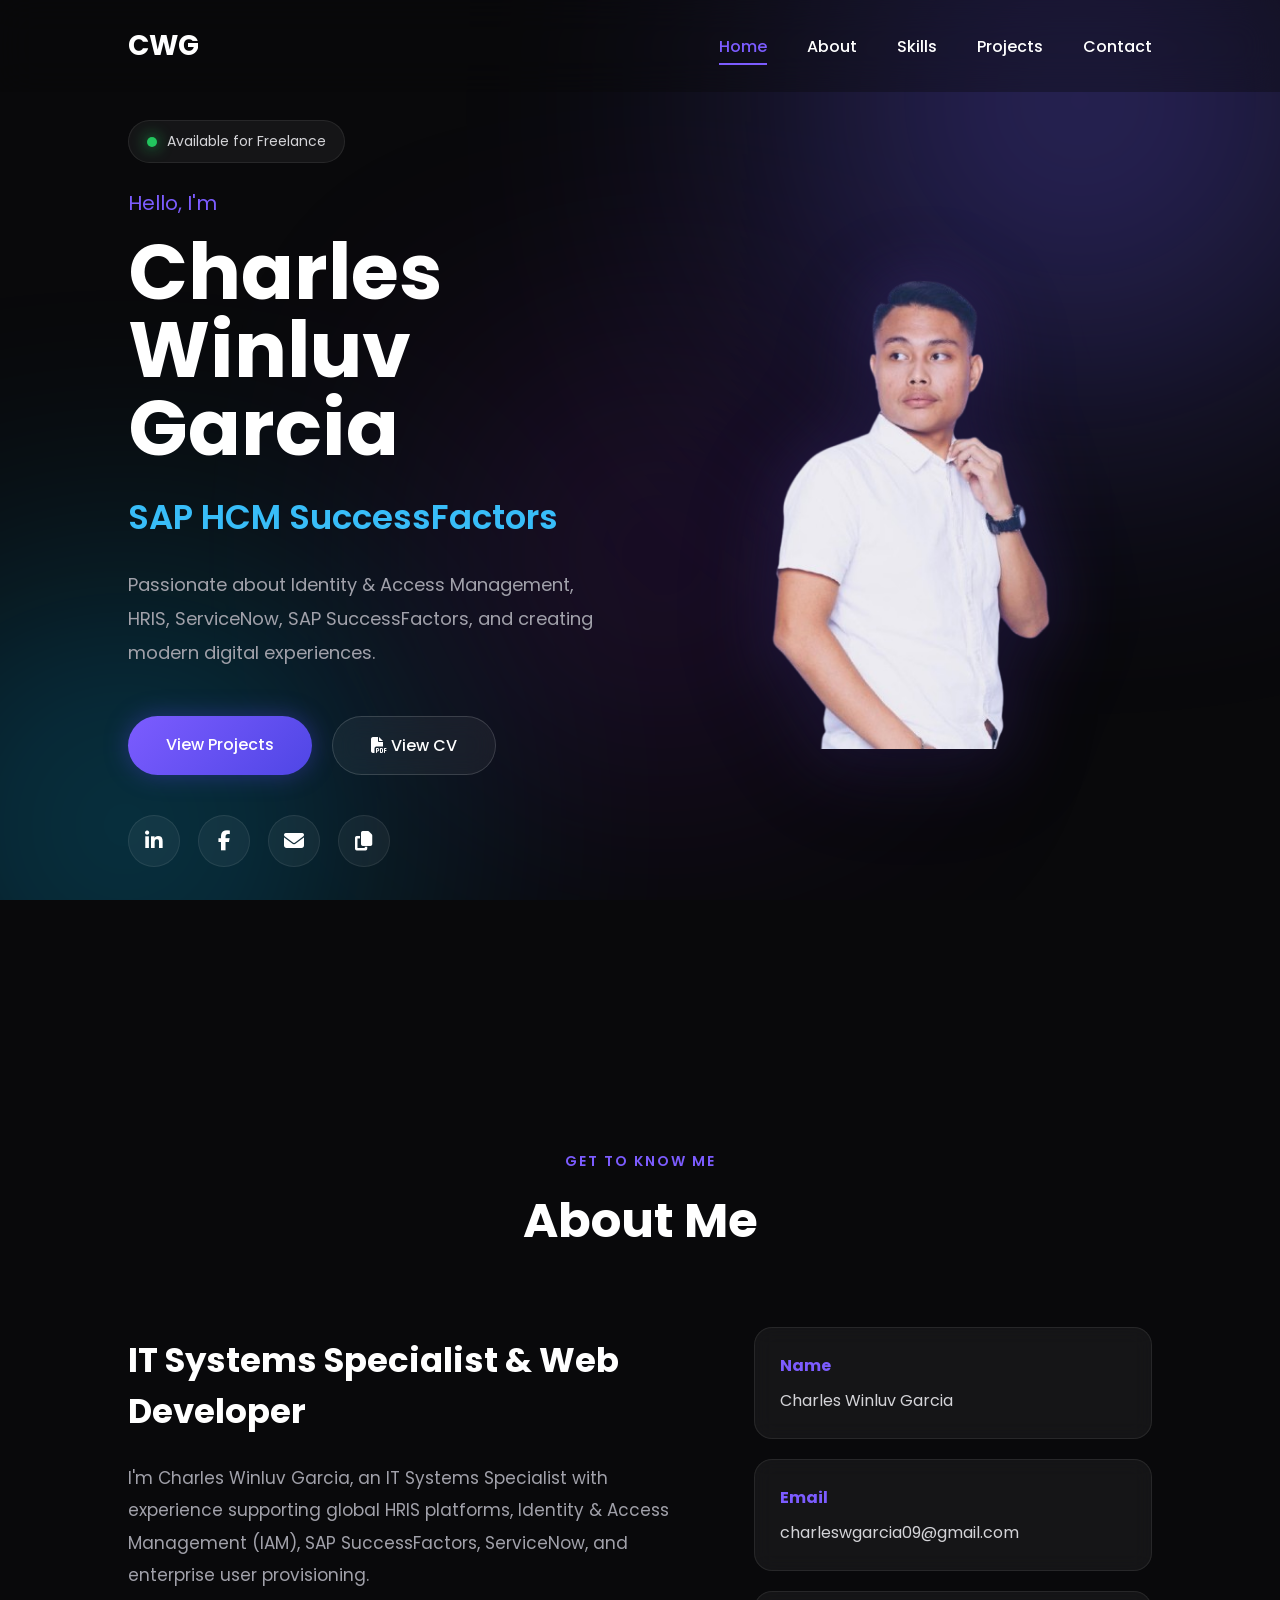
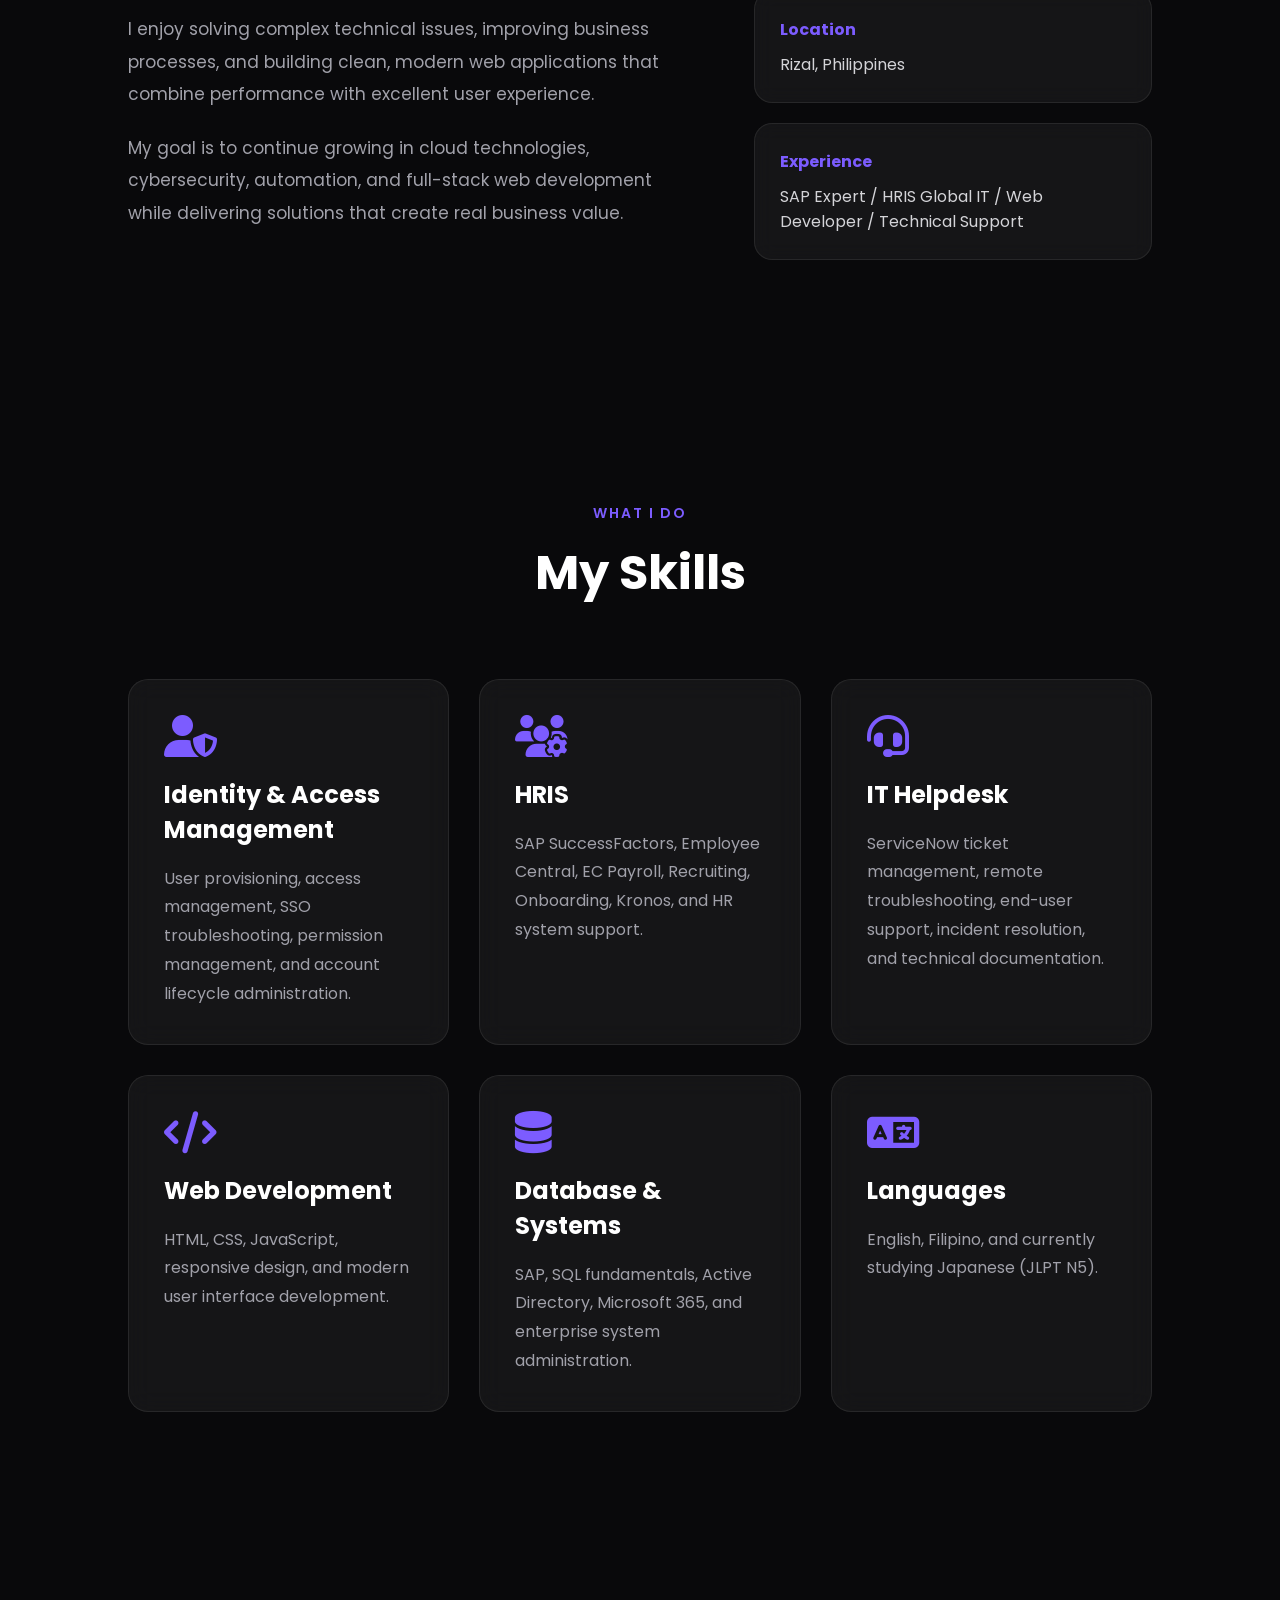
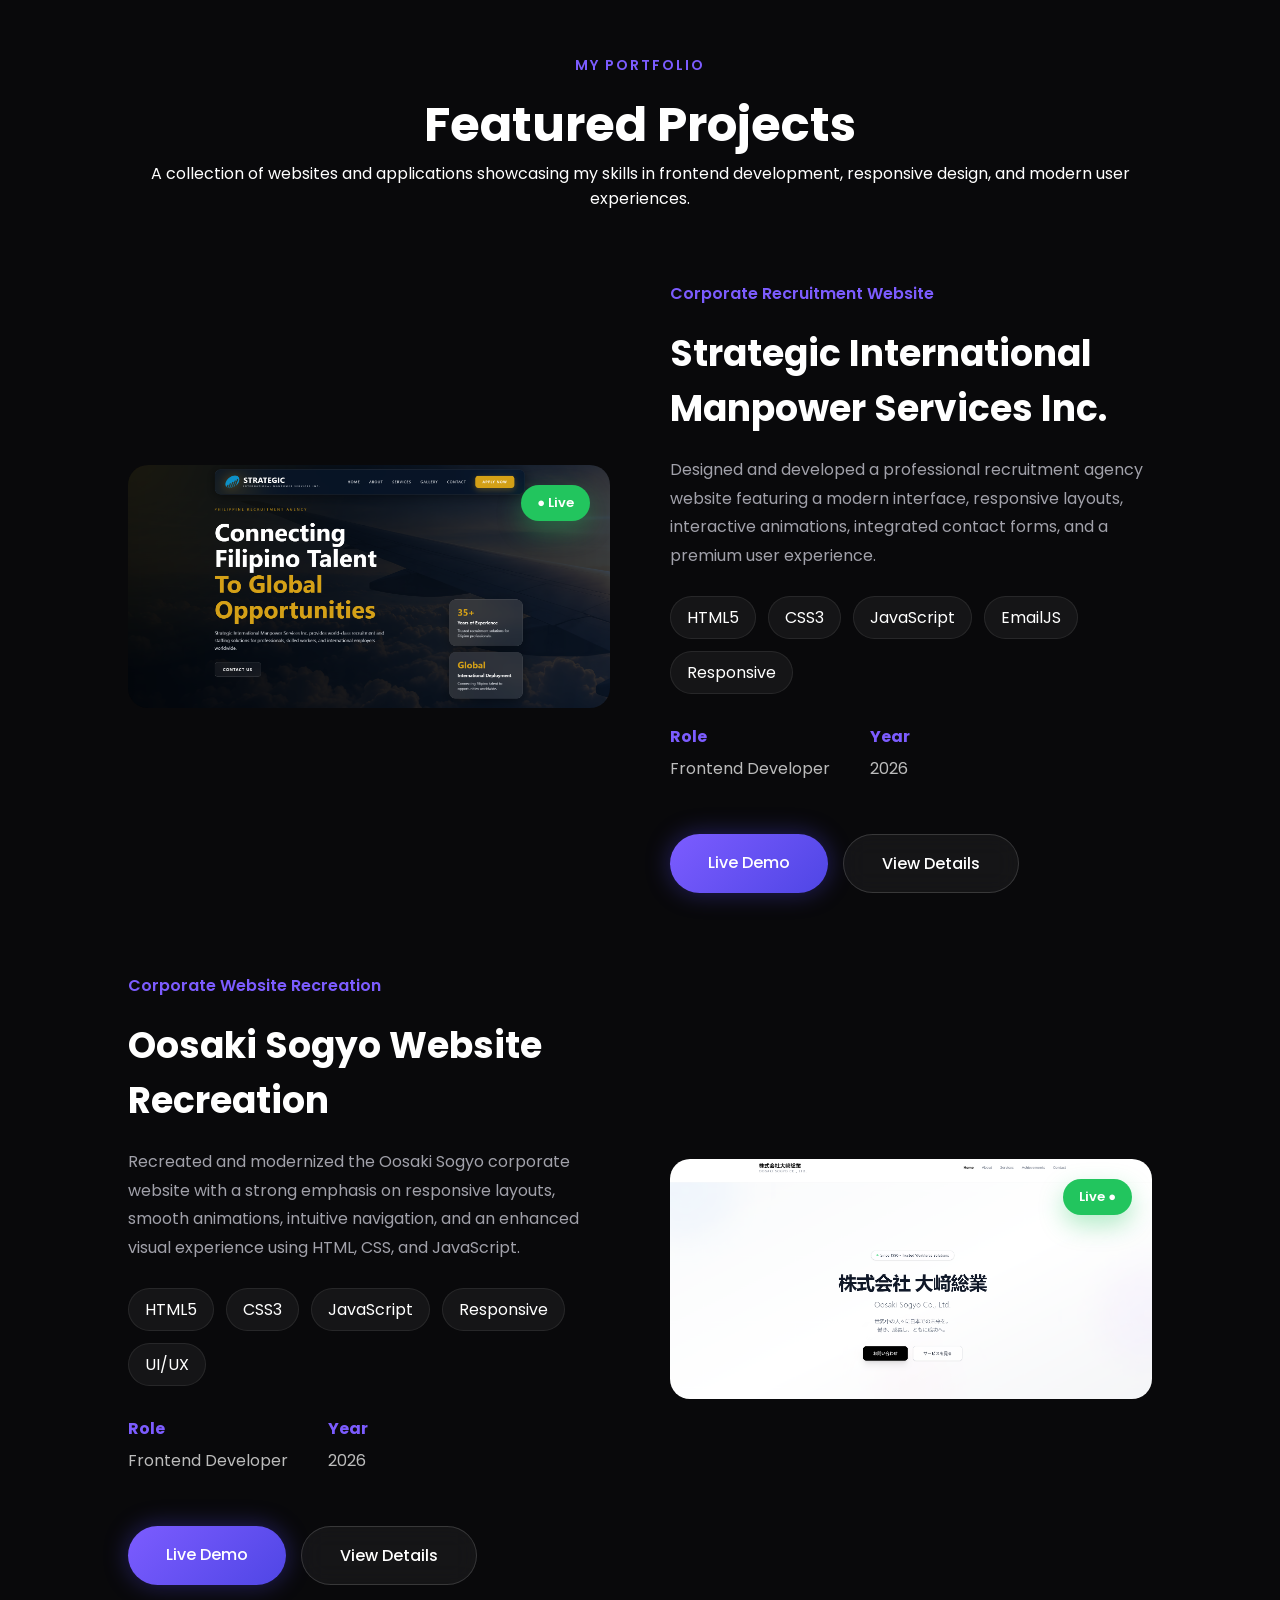
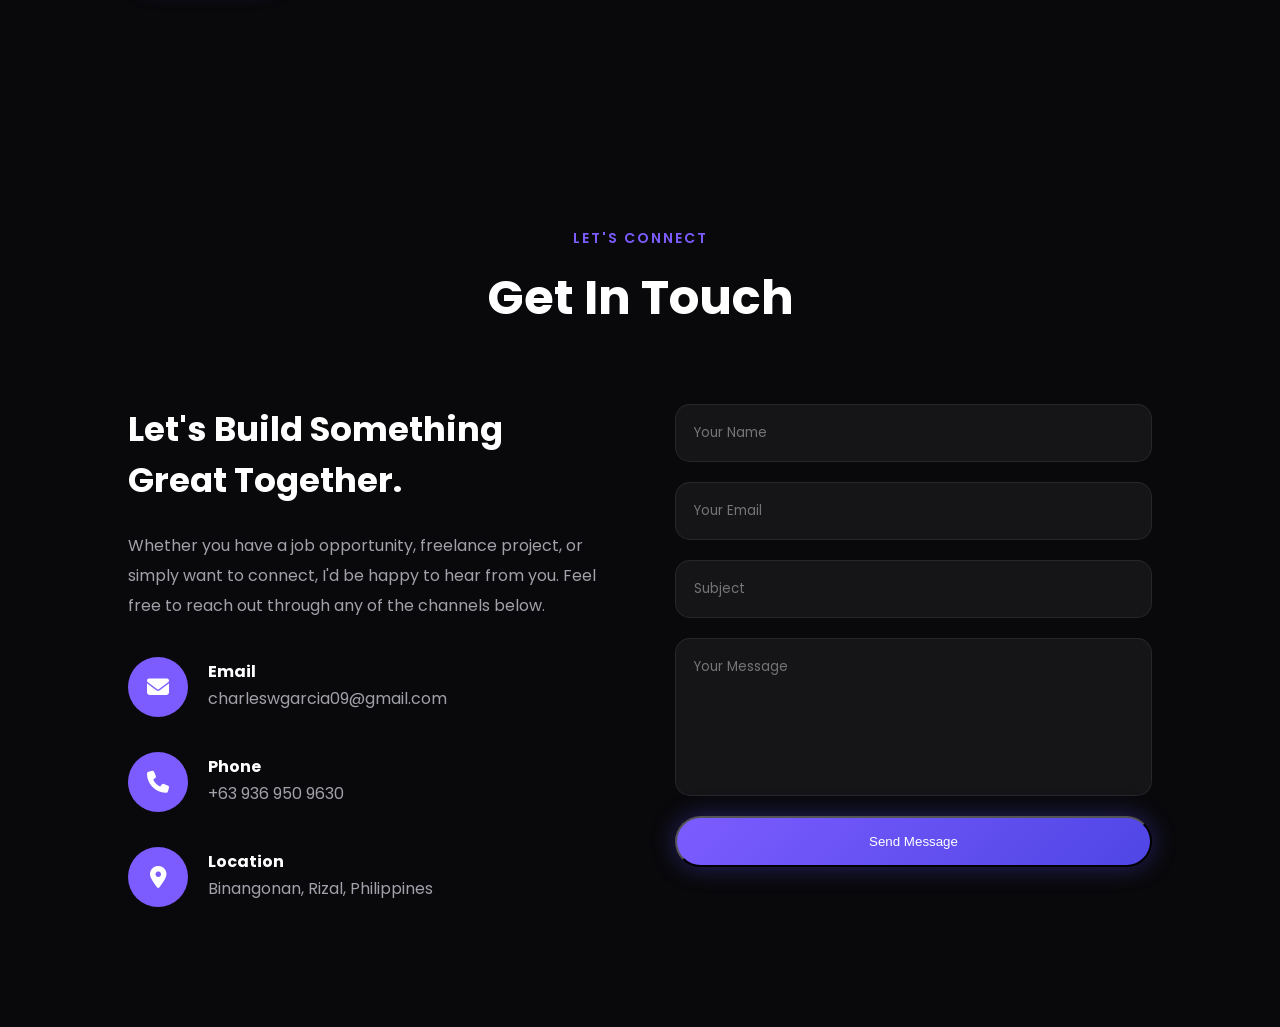
==== index.html @ 946b8250 "Removed hire me section" ====
<!DOCTYPE html>
<html lang="en">
<head>
    <meta charset="UTF-8">
    <meta name="viewport" content="width=device-width, initial-scale=1.0">

    <title>Charles Winluv Garcia | IT Systems Specialist & Web Developer</title>

    <!-- CSS -->
    <link rel="stylesheet" href="css/style.css">

    <!-- Google Font -->
    <link rel="preconnect" href="https://fonts.googleapis.com">
    <link rel="preconnect" href="https://fonts.gstatic.com" crossorigin>

    <link href="https://fonts.googleapis.com/css2?family=Poppins:wght@300;400;500;600;700;800&display=swap" rel="stylesheet">

    <!-- Font Awesome -->
    <link rel="stylesheet"
    href="https://cdnjs.cloudflare.com/ajax/libs/font-awesome/6.5.2/css/all.min.css">
</head>

<body>

    <!-- Animated Background -->
    <div class="background">
        <div class="blur blur1"></div>
        <div class="blur blur2"></div>
        <div class="blur blur3"></div>
    </div>

    <!-- Navigation -->
    <header class="navbar">

        <div class="logo">
            CWG
        </div>

        <nav>

    <a href="#home" class="active">Home</a>
    <a href="#about">About</a>
    <a href="#skills">Skills</a>
    <a href="#projects">Projects</a>
    <a href="#contact">Contact</a>
  

    

</nav>

    </header>

    <!-- Hero -->
    <section class="hero" id="home">

        <div class="hero-left">

            <div class="status">
                <span class="dot"></span>
                Available for Freelance
            </div>

            <p class="hello">Hello, I'm</p>

            <h1>
                Charles Winluv
                <span>Garcia</span>
            </h1>

            <h2>
                <span id="typing"></span>
            </h2>

            <p class="description">
                Passionate about Identity & Access Management,
                HRIS, ServiceNow, SAP SuccessFactors,
                and creating modern digital experiences.
            </p>

            <div class="buttons">

                <a href="#projects" class="btn primary">
                    View Projects
                </a>

                <a
    href="assets/resume/resume.pdf"
    target="_blank"
    rel="noopener noreferrer"
    class="btn secondary"
>
    <i class="fas fa-file-pdf"></i> View CV
</a>

            </div>

            <!-- Social Icons -->
<div class="socials">

    <!-- LinkedIn -->
    <a href="https://www.linkedin.com/in/charles-winluv-garcia-7719b0420/"
       target="_blank"
       rel="noopener noreferrer"
       aria-label="LinkedIn">
        <i class="fab fa-linkedin-in"></i>
    </a>

    <!-- Facebook -->
    <a href="https://www.facebook.com/winluv09"
       target="_blank"
       rel="noopener noreferrer"
       aria-label="Facebook">
        <i class="fab fa-facebook-f"></i>
    </a>

    <!-- Email -->
    <a href="mailto:charleswgarcia09@gmail.com?subject=Portfolio%20Inquiry"
       aria-label="Email">
        <i class="fas fa-envelope"></i>
    </a>

    <!-- Copy Email -->
    <button class="copy-email" id="copyEmail" aria-label="Copy Email">
        <i class="fas fa-copy"></i>
    </button>

</div>

<p class="copy-message" id="copyMessage">
    ✓ Email copied to clipboard!
</p>
            </div>

        </div>

        <div class="hero-right">

            <div class="hero-image">
                <img src="assets/images/profile1.png" alt="Charles Winluv Garcia">
            </div>

        </div>

    </section>

    <!-- ================= ABOUT ================= -->

<section class="about" id="about">

    <div class="section-title">
        <span>Get To Know Me</span>
        <h2>About Me</h2>
    </div>

    <div class="about-container">

        <div class="about-left">

            <h3>IT Systems Specialist & Web Developer</h3>

            <p>
                I'm Charles Winluv Garcia, an IT Systems Specialist with experience
                supporting global HRIS platforms, Identity & Access Management (IAM),
                SAP SuccessFactors, ServiceNow, and enterprise user provisioning.
            </p>

            <p>
                I enjoy solving complex technical issues, improving business processes,
                and building clean, modern web applications that combine performance
                with excellent user experience.
            </p>

            <p>
                My goal is to continue growing in cloud technologies, cybersecurity,
                automation, and full-stack web development while delivering solutions
                that create real business value.
            </p>

        </div>

        <div class="about-right">

            <div class="info-card">
                <h4>Name</h4>
                <p>Charles Winluv Garcia</p>
            </div>

            <div class="info-card">
                <h4>Email</h4>
                <p>charleswgarcia09@gmail.com</p>
            </div>

            <div class="info-card">
                <h4>Location</h4>
                <p>Rizal, Philippines</p>
            </div>

            <div class="info-card">
                <h4>Experience</h4>
                <p>SAP Expert / HRIS Global IT / Web Developer / Technical Support</p>
            </div>

        </div>

    </div>

</section>

<!-- ================= SKILLS ================= -->

<section class="skills" id="skills">

    <div class="section-title">
        <span>What I Do</span>
        <h2>My Skills</h2>
    </div>

    <div class="skills-grid">

        <div class="skill-card">
            <i class="fas fa-user-shield"></i>
            <h3>Identity & Access Management</h3>
            <p>User provisioning, access management, SSO troubleshooting, permission management, and account lifecycle administration.</p>
        </div>

        <div class="skill-card">
            <i class="fas fa-users-cog"></i>
            <h3>HRIS</h3>
            <p>SAP SuccessFactors, Employee Central, EC Payroll, Recruiting, Onboarding, Kronos, and HR system support.</p>
        </div>

        <div class="skill-card">
            <i class="fas fa-headset"></i>
            <h3>IT Helpdesk</h3>
            <p>ServiceNow ticket management, remote troubleshooting, end-user support, incident resolution, and technical documentation.</p>
        </div>

        <div class="skill-card">
            <i class="fas fa-code"></i>
            <h3>Web Development</h3>
            <p>HTML, CSS, JavaScript, responsive design, and modern user interface development.</p>
        </div>

        <div class="skill-card">
            <i class="fas fa-database"></i>
            <h3>Database & Systems</h3>
            <p>SAP, SQL fundamentals, Active Directory, Microsoft 365, and enterprise system administration.</p>
        </div>

        <div class="skill-card">
            <i class="fas fa-language"></i>
            <h3>Languages</h3>
            <p>English, Filipino, and currently studying Japanese (JLPT N5).</p>
        </div>

    </div>

</section>

<!-- ================= PROJECTS ================= -->

<section class="projects" id="projects">

    <div class="section-title">
        <span>My Portfolio</span>
        <h2>Featured Projects</h2>
        <p>
            A collection of websites and applications showcasing my skills in
            frontend development, responsive design, and modern user experiences.
        </p>
    </div>

    <div class="projects-container">

        <!-- ================= Project 1 ================= -->

        <div class="project-card">

            <div class="project-image">

                <img src="assets/images/project1.png"
                     alt="Strategic International Manpower">

                <div class="project-status">
                    ● Live
                </div>

            </div>

            <div class="project-content">

                <span class="project-tag">
                    Corporate Recruitment Website
                </span>

                <h3>
                    Strategic International Manpower Services Inc.
                </h3>

                <p>
                    Designed and developed a professional recruitment agency
                    website featuring a modern interface, responsive layouts,
                    interactive animations, integrated contact forms,
                    and a premium user experience.
                </p>

                <div class="tech-stack">

                    <span>HTML5</span>
                    <span>CSS3</span>
                    <span>JavaScript</span>
                    <span>EmailJS</span>
                    <span>Responsive</span>

                </div>

                <div class="project-info">

                    <div>
                        <strong>Role</strong>
                        <p>Frontend Developer</p>
                    </div>

                    <div>
                        <strong>Year</strong>
                        <p>2026</p>
                    </div>

                </div>

                <div class="project-buttons">

                    <a href="https://strategicinc.vercel.app/"
                       target="_blank"
                       class="btn primary">
                        Live Demo
                    </a>

                    <a href="project-strategic.html"
                       class="btn secondary">
                        View Details
                    </a>

                </div>

            </div>

        </div>

        <!-- ================= Project 2 ================= -->

        <div class="project-card reverse">

            <div class="project-image">

                <img src="assets/images/project2.png"
                     alt="Oosaki Sogyo">

                <div class="project-status">
                    ● Live
                </div>

            </div>

            <div class="project-content">

                <span class="project-tag">
                    Corporate Website Recreation
                </span>

                <h3>
                    Oosaki Sogyo Website Recreation
                </h3>

                <p>
                    Recreated and modernized the Oosaki Sogyo corporate website
                    with a strong emphasis on responsive layouts, smooth
                    animations, intuitive navigation, and an enhanced visual
                    experience using HTML, CSS, and JavaScript.
                </p>

                <div class="tech-stack">

                    <span>HTML5</span>
                    <span>CSS3</span>
                    <span>JavaScript</span>
                    <span>Responsive</span>
                    <span>UI/UX</span>

                </div>

                <div class="project-info">

                    <div>
                        <strong>Role</strong>
                        <p>Frontend Developer</p>
                    </div>

                    <div>
                        <strong>Year</strong>
                        <p>2026</p>
                    </div>

                </div>

                <div class="project-buttons">

                    <a href="https://oosakisogyo.vercel.app/"
                       target="_blank"
                       class="btn primary">
                        Live Demo
                    </a>

                    <a href="project-oosaki.html"
                       class="btn secondary">
                        View Details
                    </a>

                </div>

            </div>

        </div>

    </div>

</section>

<!-- ================= CONTACT ================= -->

<section class="contact" id="contact">

    <div class="section-title">
        <span>Let's Connect</span>
        <h2>Get In Touch</h2>
    </div>

    <div class="contact-container">

        <!-- Left Side -->
        <div class="contact-info">

            <h3>Let's Build Something Great Together.</h3>

            <p>
                Whether you have a job opportunity, freelance project,
                or simply want to connect, I'd be happy to hear from you.
                Feel free to reach out through any of the channels below.
            </p>

            <div class="contact-item">
                <i class="fas fa-envelope"></i>
                <div>
                    <h4>Email</h4>
                    <p>charleswgarcia09@gmail.com</p>
                </div>
            </div>

            <div class="contact-item">
                <i class="fas fa-phone"></i>
                <div>
                    <h4>Phone</h4>
                    <p>+63 936 950 9630</p>
                </div>
            </div>

            <div class="contact-item">
                <i class="fas fa-location-dot"></i>
                <div>
                    <h4>Location</h4>
                    <p>Binangonan, Rizal, Philippines</p>
                </div>
            </div>

        </div>

        <!-- Right Side -->
        <!-- Right Side -->
<form id="contact-form" class="contact-form">

    <input
        type="text"
        name="from_name"
        placeholder="Your Name"
        required
    >

    <input
        type="email"
        name="from_email"
        placeholder="Your Email"
        required
    >

    <input
        type="text"
        name="subject"
        placeholder="Subject"
        required
    >

    <textarea
        name="message"
        rows="6"
        placeholder="Your Message"
        required
    ></textarea>

    <button class="btn primary" type="submit">
        Send Message
    </button>

</form>

    </div>

</section>


<!-- ================= LIGHTBOX ================= -->

<div id="lightbox" class="lightbox">

    <span id="close">&times;</span>

    <img
    id="lightbox-img"
    src=""
    alt=""
    style="display:none;">

</div>

<!-- ================= EMAILJS ================= -->

<script src="https://cdn.jsdelivr.net/npm/@emailjs/browser@4/dist/email.min.js"></script>

<script>
    emailjs.init("q9RS4zk1HWoXAbtrn");
</script>

<!-- ================= MAIN JAVASCRIPT ================= -->

<script src="js/script.js"></script>

</body>
</html>
---- css/style.css ----
html{
    scroll-behavior:smooth;
}

*{
    margin:0;
    padding:0;
    box-sizing:border-box;
}

body{
    font-family:"Poppins",sans-serif;
    background:#09090B;
    color:#fff;
    overflow-x:hidden;
}

.navbar{
    position:fixed;
    top:0;
    left:0;
    width:100%;

    display:flex;
    justify-content:space-between;
    align-items:center;

    padding:25px 10%;

    background:rgba(9,9,11,.35);
    backdrop-filter:blur(18px);

    transition:
        padding .35s ease,
        background .35s ease,
        box-shadow .35s ease;

    z-index:1000;
}

.navbar.scrolled{

    padding:18px 10%;

    background:rgba(9,9,11,.75);

    box-shadow:0 10px 30px rgba(0,0,0,.35);

}

nav a.active{

    color:#7c5cff;

}

nav a.active::after{

    width:100%;

}

.logo{

    font-size:28px;

    font-weight:700;

    cursor:pointer;

    transition:.35s;

}

.logo:hover{

    color:#7c5cff;

    transform:scale(1.08);

    text-shadow:0 0 20px rgba(124,92,255,.7);

}

nav{

    display:flex;

    gap:40px;

}

nav a{
    color:#fff;
    text-decoration:none;
    position:relative;
    transition:.3s;
    font-weight:500;
}

nav a::after{
    content:"";
    position:absolute;
    left:0;
    bottom:-6px;
    width:0;
    height:2px;
    background:#7c5cff;
    transition:.3s;
}

nav a:hover{
    color:#7c5cff;
}

nav a:hover::after{
    width:100%;
}

.hero{
    min-height:100vh;
    display:flex;
    align-items:center;
    justify-content:space-between;
    gap:80px;
    padding:120px 10%;
}

.hero-left{
    flex:1;
}

.hero-right{
    flex:1;
    display:flex;
    justify-content:center;
    align-items:center;
}

.hero-image{
    display:flex;
    justify-content:center;
    align-items:center;
}

.hero-image img{
    width:100%;
    max-width:500px;
    height:auto;

    transition:
        transform .5s ease,
        opacity .5s ease,
        filter .5s ease;

    filter:
        drop-shadow(0 15px 40px rgba(0,0,0,.45))
        drop-shadow(0 0 30px rgba(124,92,255,.25));
}

.hero-image img:hover{

    transform:
        translateY(-8px)
        scale(1.03);

    opacity:.92;

    filter:
        brightness(1.08)
        drop-shadow(0 25px 60px rgba(124,92,255,.45));

}

.description{

    max-width:620px;

    margin-top:25px;

    color:#A1A1AA;

    line-height:1.9;

    font-size:18px;

}

.buttons{

    margin-top:45px;

    display:flex;

    gap:20px;

}

.btn{
    padding:16px 38px;
    border-radius:999px;
    text-decoration:none;
    font-weight:500;
    transition:.35s;
}

.primary{
    background:linear-gradient(135deg,#7c5cff,#4F46E5);
    color:#fff;
    box-shadow:0 0 25px rgba(79,70,229,.4);
}

.primary:hover{
    transform:translateY(-6px);
    box-shadow:0 15px 40px rgba(79,70,229,.45);
}

.secondary{
    border:1px solid rgba(255,255,255,.15);
    background:rgba(255,255,255,.05);
    backdrop-filter:blur(12px);
    color:#fff;
}

.secondary:hover{
    background:#4F46E5;
    border-color:#4F46E5;
}

@keyframes float{

    0%{

        transform:translateY(0px);

    }

    50%{

        transform:translateY(-20px);

    }

    100%{

        transform:translateY(0px);

    }

}

.background{
    position:fixed;
    inset:0;
    overflow:hidden;
    z-index:-1;
}

.blur{
    position:absolute;
    border-radius:50%;
    filter:blur(140px);
    opacity:.35;
}

.blur1{
    width:600px;
    height:600px;
    background:#6d5dfc;
    top:-200px;
    right:-100px;
    animation:move1 18s ease-in-out infinite alternate;
}

.blur2{
    width:450px;
    height:450px;
    background:#00bfff;
    bottom:-150px;
    left:-100px;
    animation:move2 15s ease-in-out infinite alternate;
}

.blur3{
    width:300px;
    height:300px;
    background:#9333ea;
    top:45%;
    left:40%;
    animation:move3 12s ease-in-out infinite alternate;
}

.hello{
    color:#7c5cff;
    font-size:20px;
    margin-bottom:15px;
}

.hero h1{
    font-size:78px;
    line-height:1;
    font-weight:700;
}

.hero h1 span{
    display:block;
}

.hero h2{
    margin-top:25px;
    color:#38bdf8;
    font-size:34px;
    font-weight:600;
}

@keyframes move1{
    from{
        transform:translate(0,0);
    }
    to{
        transform:translate(-120px,120px);
    }
}

@keyframes move2{
    from{
        transform:translate(0,0);
    }
    to{
        transform:translate(150px,-120px);
    }
}

@keyframes move3{
    from{
        transform:translate(0,0);
    }
    to{
        transform:translate(-80px,80px);
    }
}

.status{
    display:inline-flex;
    align-items:center;
    gap:10px;

    padding:10px 18px;

    margin-bottom:25px;

    border-radius:50px;

    background:rgba(255,255,255,.05);

    border:1px solid rgba(255,255,255,.08);

    font-size:14px;

    color:#d4d4d8;
}

.dot{
    width:10px;
    height:10px;

    border-radius:50%;

    background:#22c55e;

    box-shadow:0 0 15px #22c55e;

    animation:pulse 2s infinite;
}

@keyframes pulse{

    0%{
        transform:scale(1);
        opacity:1;
    }

    50%{
        transform:scale(1.4);
        opacity:.5;
    }

    100%{
        transform:scale(1);
        opacity:1;
    }

}

.socials{

    display:flex;

    gap:18px;

    margin-top:40px;

}

.socials a{

    width:52px;

    height:52px;

    display:flex;

    justify-content:center;

    align-items:center;

    border-radius:50%;

    background:rgba(255,255,255,.05);

    border:1px solid rgba(255,255,255,.08);

    color:white;

    text-decoration:none;

    transition:.35s;

    font-size:20px;

}

.socials a:hover{

    background:#7c5cff;

    transform:translateY(-6px);

    box-shadow:0 10px 30px rgba(124,92,255,.45);

}

/* Copy Email Button */

.copy-email{

    width:52px;
    height:52px;

    border:none;
    outline:none;

    cursor:pointer;

    display:flex;
    justify-content:center;
    align-items:center;

    border-radius:50%;

    background:rgba(255,255,255,.05);

    border:1px solid rgba(255,255,255,.08);

    color:#fff;

    font-size:20px;

    transition:.35s;
}

.copy-email:hover{

    background:#7c5cff;

    transform:translateY(-6px);

    box-shadow:0 10px 30px rgba(124,92,255,.45);

}

.copy-message{

    margin-top:18px;

    color:#22c55e;

    font-size:15px;

    opacity:0;

    transition:.3s;

}

.copy-message.show{

    opacity:1;

}

/* ================= ABOUT ================= */

.about{

    padding:120px 10%;

}

.section-title{

    text-align:center;

    margin-bottom:70px;

}

.section-title span{

    color:#7c5cff;

    font-weight:600;

    letter-spacing:2px;

    text-transform:uppercase;

    font-size:14px;

}

.section-title h2{

    font-size:48px;

    margin-top:12px;

}

.about-container{

    display:grid;

    grid-template-columns:1.4fr 1fr;

    gap:70px;

    align-items:center;

}

.about-left h3{

    font-size:34px;

    margin-bottom:25px;

}

.about-left p{

    color:#A1A1AA;

    line-height:1.9;

    margin-bottom:22px;

    font-size:17px;

}

.about-right{

    display:grid;

    gap:20px;

}

.info-card{

    padding:25px;

    border-radius:18px;

    background:rgba(255,255,255,.05);

    border:1px solid rgba(255,255,255,.08);

    backdrop-filter:blur(10px);

    transition:.35s;

}

.info-card:hover{

    transform:translateY(-8px);

    border-color:#7c5cff;

    box-shadow:0 15px 35px rgba(124,92,255,.20);

}

.info-card h4{

    color:#7c5cff;

    margin-bottom:10px;

}

.info-card p{

    color:#d4d4d8;

}

/* ================= SKILLS ================= */

.skills{

    padding:120px 10%;

}

.skills-grid{

    display:grid;

    grid-template-columns:repeat(auto-fit,minmax(300px,1fr));

    gap:30px;

}

.skill-card{

    padding:35px;

    border-radius:20px;

    background:rgba(255,255,255,.05);

    border:1px solid rgba(255,255,255,.08);

    backdrop-filter:blur(12px);

    transition:.35s;

}

.skill-card:hover{

    transform:translateY(-12px);

    border-color:#7c5cff;

    box-shadow:0 15px 40px rgba(124,92,255,.25);

}

.skill-card i{

    font-size:42px;

    color:#7c5cff;

    margin-bottom:20px;

}

.skill-card h3{

    margin-bottom:18px;

    font-size:24px;

}

.skill-card p{

    color:#A1A1AA;

    line-height:1.8;

}

/* ================= PROJECTS ================= */

.projects{

    padding:120px 10%;

}

.projects-container{

    display:flex;
    flex-direction:column;
    gap:80px;

}

.project-card{

    display:grid;
    grid-template-columns:1fr 1fr;
    gap:60px;
    align-items:center;

}

.project-card.reverse{

    direction:rtl;

}

.project-card.reverse .project-content{

    direction:ltr;

}

.project-image{

    overflow:hidden;

    border-radius:20px;

}

.project-image img{

    width:100%;
    display:block;

    transition:.5s;

}

.project-image:hover img{

    transform:scale(1.06);

}

.project-content h3{

    font-size:36px;

    margin:20px 0;

}

.project-content p{

    color:#A1A1AA;

    line-height:1.8;

    margin-bottom:25px;

}

.project-tag{

    color:#7c5cff;

    font-weight:600;

}

.tech-stack{

    display:flex;

    flex-wrap:wrap;

    gap:12px;

    margin-bottom:30px;

}

.tech-stack span{

    padding:8px 16px;

    border-radius:50px;

    background:rgba(255,255,255,.05);

    border:1px solid rgba(255,255,255,.08);

}

.project-buttons{

    display:flex;

    gap:18px;

}

/* ================= CONTACT ================= */

.contact{

    padding:120px 10%;

}

.contact-container{

    display:grid;

    grid-template-columns:1fr 1fr;

    gap:70px;

}

.contact-info h3{

    font-size:34px;

    margin-bottom:25px;

}

.contact-info p{

    color:#A1A1AA;

    line-height:1.9;

}

.contact-item{

    display:flex;

    gap:20px;

    margin-top:35px;

    align-items:center;

}

.contact-item i{

    width:60px;

    height:60px;

    display:flex;

    justify-content:center;

    align-items:center;

    border-radius:50%;

    background:#7c5cff;

    font-size:22px;

}

.contact-form{

    display:flex;

    flex-direction:column;

    gap:20px;

}

.contact-form input,
.contact-form textarea{

    padding:18px;

    border:none;

    outline:none;

    border-radius:15px;

    background:rgba(255,255,255,.05);

    color:#fff;

    border:1px solid rgba(255,255,255,.08);

    font-family:"Poppins",sans-serif;

}

.contact-form textarea{

    resize:none;

}

.contact-form input:focus,
.contact-form textarea:focus{

    border-color:#7c5cff;

}

.project-status{
    position:absolute;
    top:20px;
    right:20px;
    background:#22c55e;
    color:#fff;
    padding:8px 16px;
    border-radius:999px;
    font-size:13px;
    font-weight:600;
    box-shadow:0 10px 25px rgba(34,197,94,.35);
}

.project-image{
    position:relative;
    overflow:hidden;
    border-radius:20px;
}

.project-image img{
    transition:.6s;
}

.project-card:hover .project-image img{
    transform:scale(1.08);
}

.project-info{
    display:flex;
    gap:40px;
    margin:25px 0;
}

.project-info strong{
    display:block;
    color:#7c5cff;
    margin-bottom:6px;
}

.project-info p{
    color:#bcbcbc;
}

.project-buttons{
    display:flex;
    gap:15px;
    flex-wrap:wrap;
}

/* ==========================
   PROJECT DETAILS PAGE
========================== */

.project-hero{

    position:relative;

    height:100vh;

    overflow:hidden;

}

.project-hero img{

    width:100%;

    height:100%;

    object-fit:cover;

}

.overlay{

    position:absolute;

    inset:0;

    background:linear-gradient(
        rgba(0,0,0,.75),
        rgba(9,9,11,.95)
    );

    display:flex;

    flex-direction:column;

    justify-content:center;

    padding:0 10%;

}

.overlay h1{

    font-size:64px;

    margin:20px 0;

}

.overlay p{

    max-width:700px;

    color:#d4d4d4;

    line-height:1.8;

    margin-bottom:40px;

}

.project-details{

    padding:120px 10%;

}

.project-details h2{

    margin-top:60px;

    margin-bottom:20px;

    color:#7c5cff;

}

.project-details p{

    color:#cfcfcf;

    line-height:1.9;

}

.feature-list{

    margin-top:20px;

    display:grid;

    grid-template-columns:repeat(2,1fr);

    gap:15px;

    list-style:none;

}

.feature-list li{

    background:#17171b;

    padding:18px;

    border-radius:12px;

    transition:.3s;

}

.feature-list li:hover{

    transform:translateY(-5px);

    background:#22222a;

}

/* =======================
   PROJECT GALLERY
======================= */

.gallery{

    display:grid;

    grid-template-columns:repeat(auto-fit,minmax(320px,1fr));

    gap:25px;

    margin-top:40px;

}

.gallery img{

    width:100%;

    border-radius:20px;

    cursor:pointer;

    transition:.4s;

    box-shadow:0 15px 40px rgba(0,0,0,.35);

}

.gallery img:hover{

    transform:translateY(-10px) scale(1.03);

}

/* ==========================
   LIGHTBOX
========================== */

.lightbox{
    position:fixed;
    inset:0;
    background:rgba(0,0,0,.9);
    display:none;
    justify-content:center;
    align-items:center;
    z-index:9999;
}

.lightbox img{
    max-width:90%;
    max-height:90%;
    border-radius:12px;
    box-shadow:0 20px 60px rgba(0,0,0,.5);
}

#close{
    position:absolute;
    top:25px;
    right:40px;
    color:#fff;
    font-size:40px;
    cursor:pointer;
}

/* ==========================
   HIRE ME NAV BUTTON
========================== */

.hire-nav{
    padding:10px 20px;
    border-radius:999px;
    background:linear-gradient(135deg,#7c5cff,#4F46E5);
    color:#fff !important;
    box-shadow:0 0 20px rgba(124,92,255,.35);
    transition:.35s ease;
}

.hire-nav:hover{
    transform:translateY(-3px);
    box-shadow:0 10px 30px rgba(124,92,255,.45);
    color:#fff !important;
}

.hire-nav i{
    margin-right:8px;
}

/* ===============================
   HIRE HERO
================================ */

.hire-hero{

    min-height:100vh;

    display:flex;

    align-items:center;

    justify-content:center;

    padding:140px 10% 100px;

}

.hire-container{

    max-width:900px;

    text-align:center;

}

.hire-badge{

    display:inline-flex;

    align-items:center;

    gap:10px;

    padding:10px 22px;

    border-radius:999px;

    background:rgba(124,92,255,.15);

    border:1px solid rgba(124,92,255,.3);

    color:#7c5cff;

    margin-bottom:30px;

    font-weight:600;

}

.hire-badge i{

    font-size:10px;

    color:#22c55e;

}

.hire-hero h1{

    font-size:68px;

    line-height:1.1;

    margin-bottom:25px;

}

.hire-hero h1 span{

    display:block;

    background:linear-gradient(135deg,#7c5cff,#38bdf8);

    background-clip:text;
    -webkit-background-clip:text;

    color:transparent;
    -webkit-text-fill-color:transparent;

}

.hire-hero p{

    color:#A1A1AA;

    font-size:20px;

    line-height:1.9;

    max-width:760px;

    margin:auto;

}

.hire-buttons{

    margin-top:50px;

    display:flex;

    justify-content:center;

    gap:20px;

    flex-wrap:wrap;

}

/* ==========================
   SERVICES
========================== */

.services{

    padding:120px 10%;

}

.services-grid{

    display:grid;

    grid-template-columns:repeat(auto-fit,minmax(280px,1fr));

    gap:30px;

    margin-top:60px;

}

.service-card{

    background:rgba(255,255,255,.05);

    border:1px solid rgba(255,255,255,.08);

    border-radius:24px;

    padding:35px;

    transition:.35s;

    backdrop-filter:blur(20px);

}

.service-card:hover{

    transform:translateY(-10px);

    border-color:#7c5cff;

    box-shadow:0 20px 50px rgba(124,92,255,.25);

}

.service-icon{

    width:70px;

    height:70px;

    display:flex;

    align-items:center;

    justify-content:center;

    border-radius:18px;

    background:linear-gradient(135deg,#7c5cff,#38bdf8);

    color:#fff;

    font-size:28px;

    margin-bottom:25px;

}

.service-card h3{

    margin-bottom:15px;

    font-size:24px;

}

.service-card p{

    color:#a1a1aa;

    line-height:1.8;

    margin-bottom:20px;

}

.service-card ul{

    list-style:none;

    padding:0;

}

.service-card li{

    margin:12px 0;

    color:#ddd;

}

.service-card li::before{

    content:"✓ ";

    color:#7c5cff;

    font-weight:bold;

}

/* ================= WHY HIRE ================= */

.why-hire{
    padding:120px 10%;
}

.why-grid{
    margin-top:60px;
    display:grid;
    grid-template-columns:repeat(auto-fit,minmax(300px,1fr));
    gap:30px;
}

.why-card{
    background:rgba(255,255,255,.03);
    border:1px solid rgba(255,255,255,.08);
    border-radius:22px;
    padding:40px 30px;
    transition:.4s;
    backdrop-filter:blur(12px);
}

.why-card:hover{
    transform:translateY(-10px);
    border-color:#7c5cff;
    box-shadow:0 25px 60px rgba(124,92,255,.25);
}

.why-card i{
    font-size:38px;
    color:#7c5cff;
    margin-bottom:20px;
}

.why-card h3{
    font-size:24px;
    margin-bottom:15px;
}

.why-card p{
    color:#a8a8a8;
    line-height:1.8;
}

/* ===============================
   PROCESS
================================ */

.process{

    padding:120px 10%;

}

.process-timeline{

    margin-top:70px;

    display:flex;

    flex-direction:column;

    gap:35px;

}

.process-card{

    display:flex;

    align-items:flex-start;

    gap:30px;

    padding:35px;

    background:rgba(255,255,255,.04);

    border:1px solid rgba(255,255,255,.08);

    border-radius:25px;

    transition:.35s;

}

.process-card:hover{

    transform:translateX(10px);

    border-color:#7c5cff;

    box-shadow:0 20px 40px rgba(124,92,255,.20);

}

.process-number{

    min-width:75px;

    height:75px;

    border-radius:50%;

    background:linear-gradient(135deg,#7c5cff,#38bdf8);

    color:#fff;

    display:flex;

    justify-content:center;

    align-items:center;

    font-size:26px;

    font-weight:700;

}

.process-content h3{

    margin-bottom:15px;

    font-size:24px;

}

.process-content p{

    color:#b5b5b5;

    line-height:1.8;

}

/* ===============================
   TECHNOLOGIES
================================ */

.tech-section{

    padding:120px 10%;

}

.tech-grid{

    display:grid;

    grid-template-columns:repeat(auto-fit,minmax(180px,1fr));

    gap:25px;

    margin-top:60px;

}

.tech-item{

    background:rgba(255,255,255,.04);

    border:1px solid rgba(255,255,255,.08);

    border-radius:20px;

    padding:35px 20px;

    text-align:center;

    transition:.35s;

}

.tech-item:hover{

    transform:translateY(-10px);

    border-color:#7c5cff;

    box-shadow:0 20px 50px rgba(124,92,255,.2);

}

.tech-item i{

    font-size:42px;

    color:#7c5cff;

    margin-bottom:18px;

}

.tech-item span{

    display:block;

    font-size:16px;

    font-weight:600;

}
/* ===============================
   CALL TO ACTION
================================ */

.hire-cta{

    padding:140px 10%;

    text-align:center;

}

.hire-cta-content{

    max-width:900px;

    margin:auto;

}

.hire-cta span{

    color:#7c5cff;

    font-weight:700;

    letter-spacing:2px;

}

.hire-cta h2{

    font-size:58px;

    margin:20px 0;

}

.hire-cta p{

    color:#b8b8b8;

    font-size:20px;

    line-height:1.8;

}

.hire-cta-buttons{

    display:flex;

    justify-content:center;

    gap:20px;

    flex-wrap:wrap;

    margin-top:50px;

}

/* ===============================
   CONTACT BOXES
================================ */

.hire-contact{

    padding:0 10% 120px;

}

.contact-grid{

    display:grid;

    grid-template-columns:repeat(auto-fit,minmax(280px,1fr));

    gap:30px;

}

.contact-box{

    background:rgba(255,255,255,.04);

    border:1px solid rgba(255,255,255,.08);

    border-radius:24px;

    padding:40px;

    text-align:center;

    transition:.35s;

}

.contact-box:hover{

    transform:translateY(-10px);

    border-color:#7c5cff;

    box-shadow:0 20px 50px rgba(124,92,255,.25);

}

.contact-box i{

    font-size:40px;

    color:#7c5cff;

    margin-bottom:20px;

}

.contact-box h3{

    margin-bottom:10px;

}

.contact-box p{

    color:#b5b5b5;

}
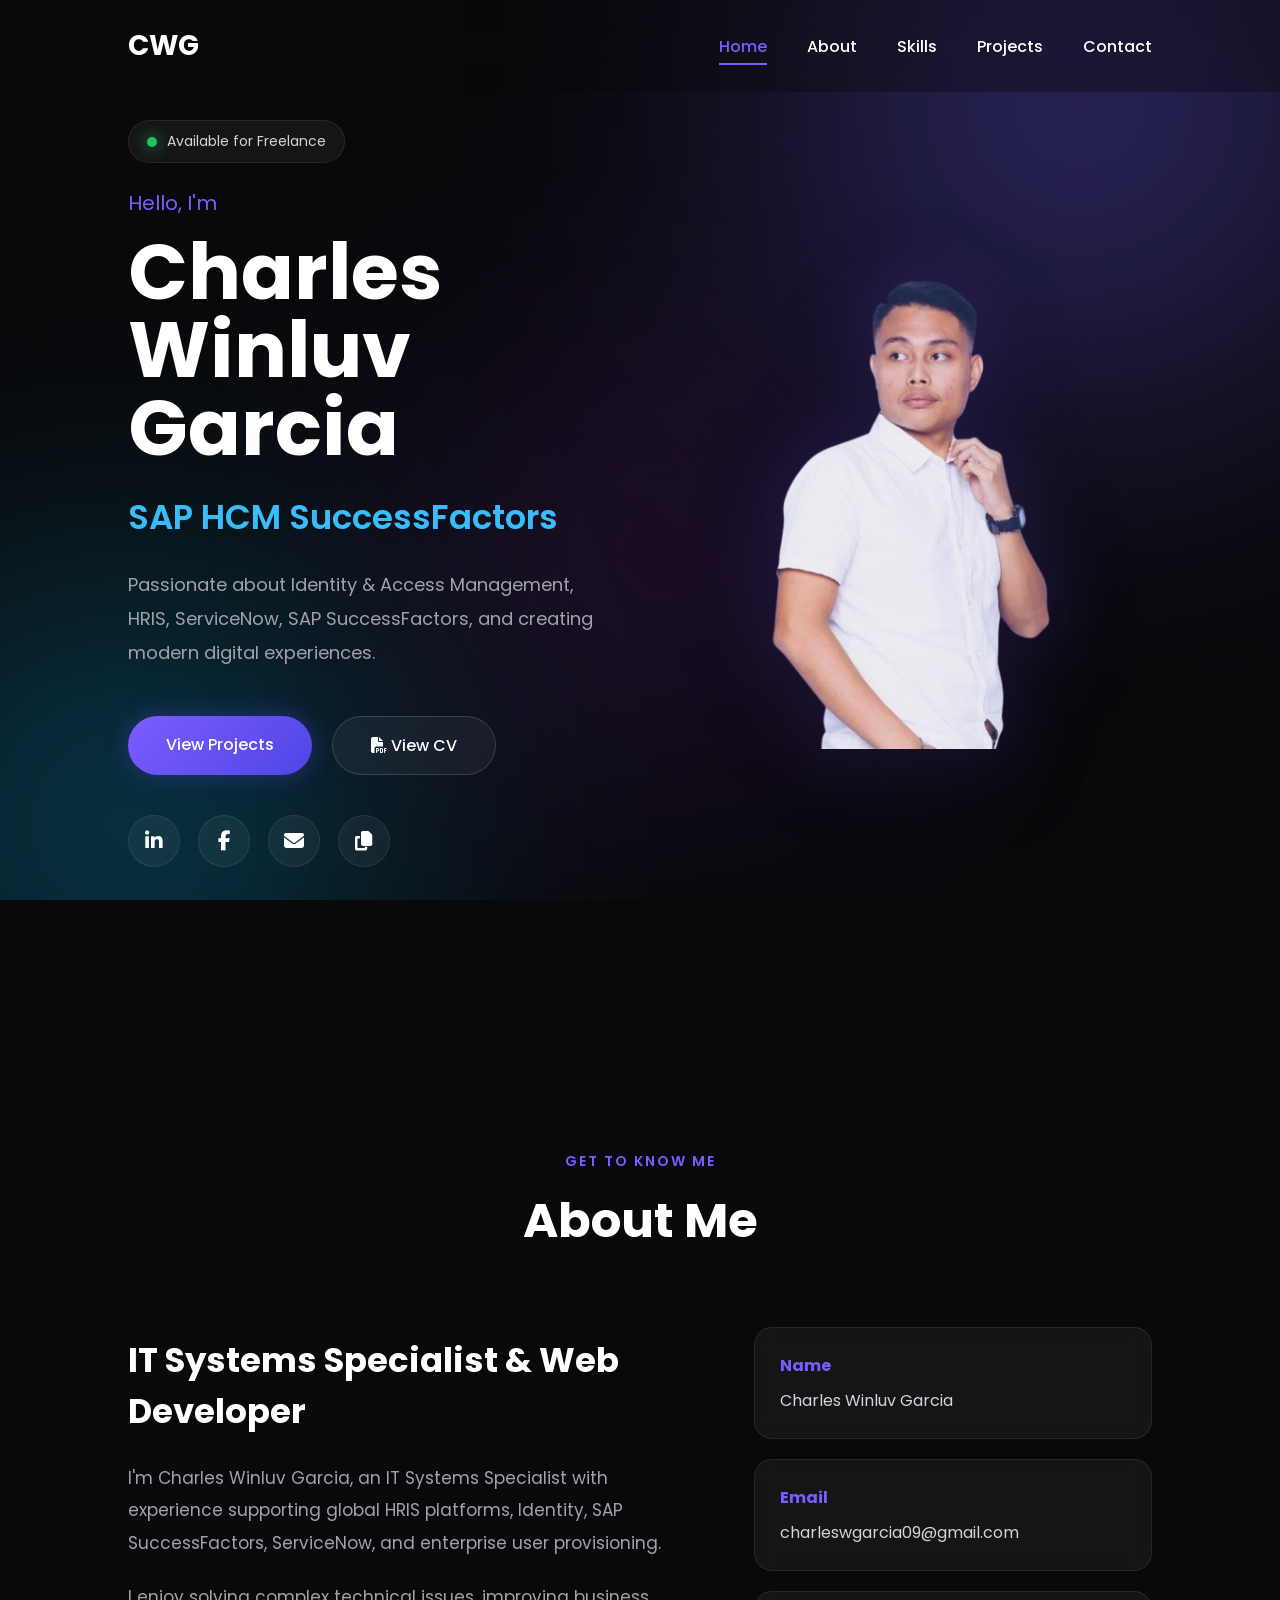
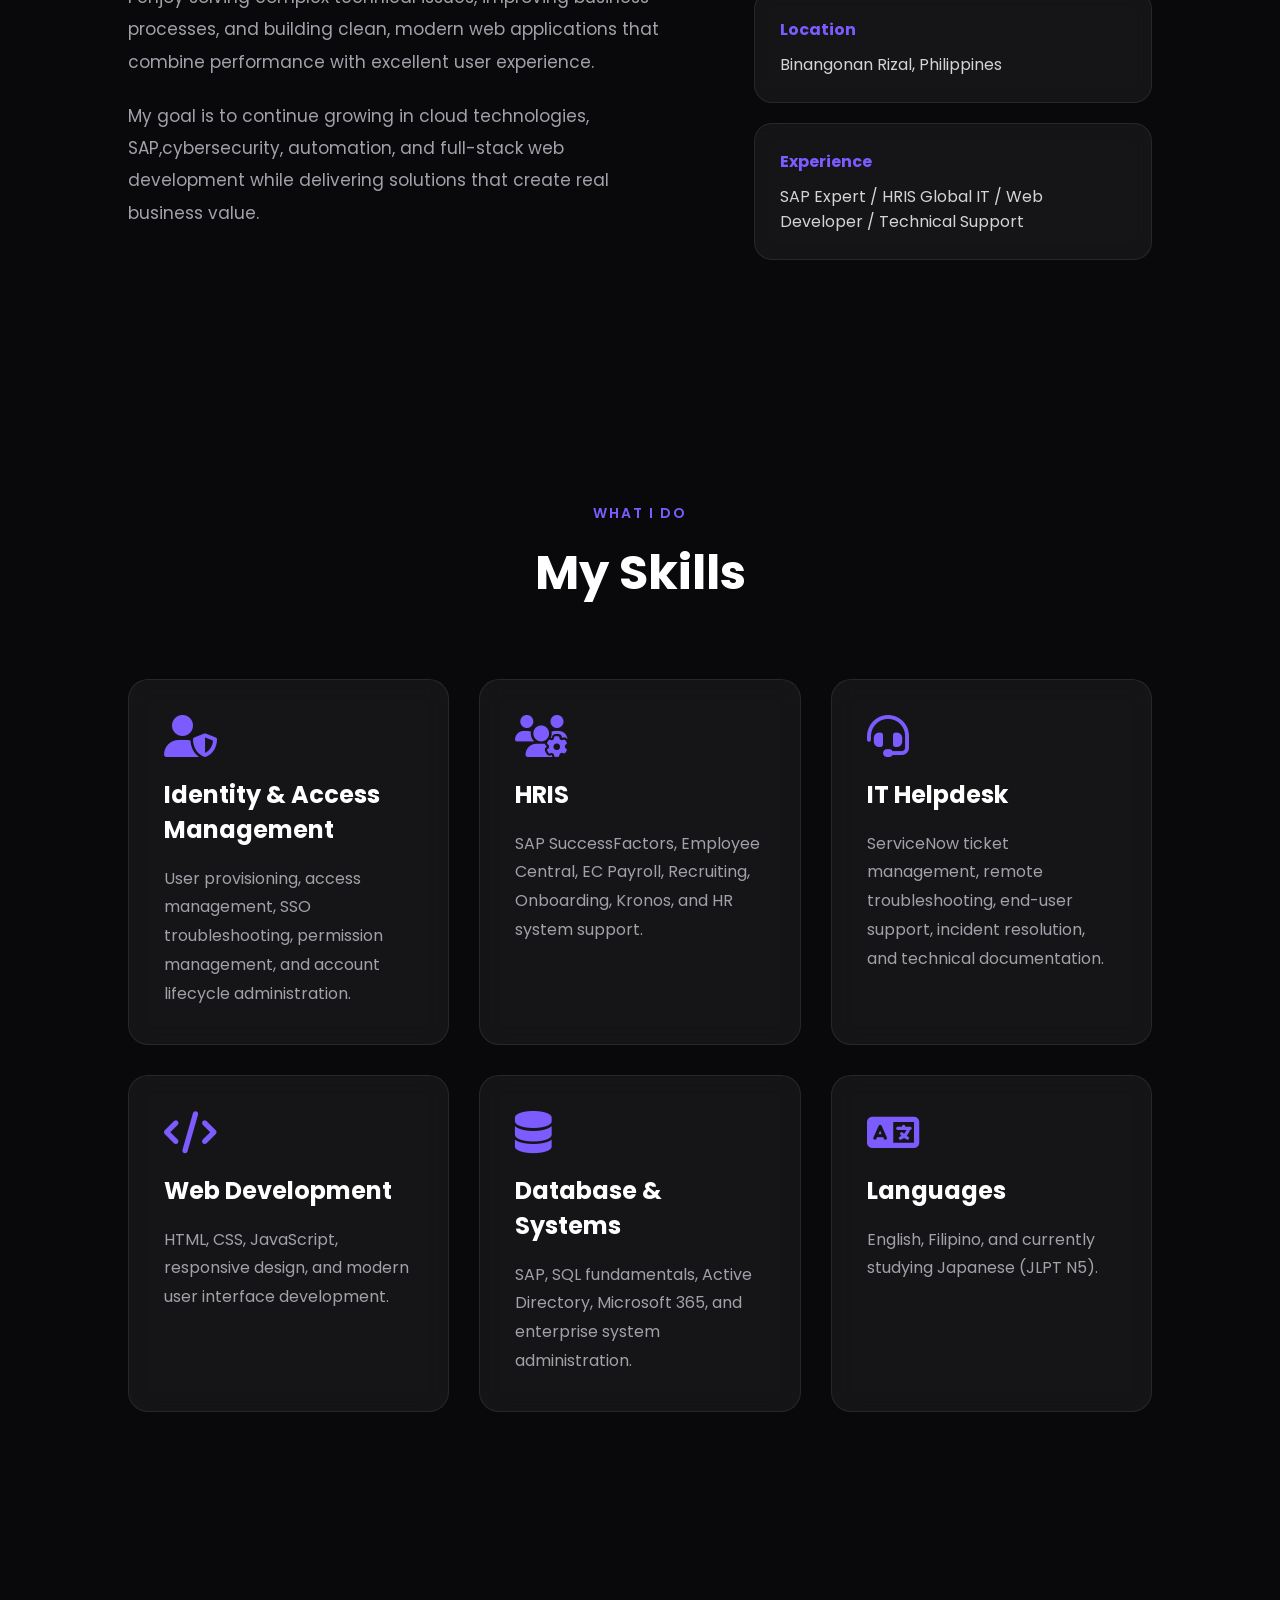
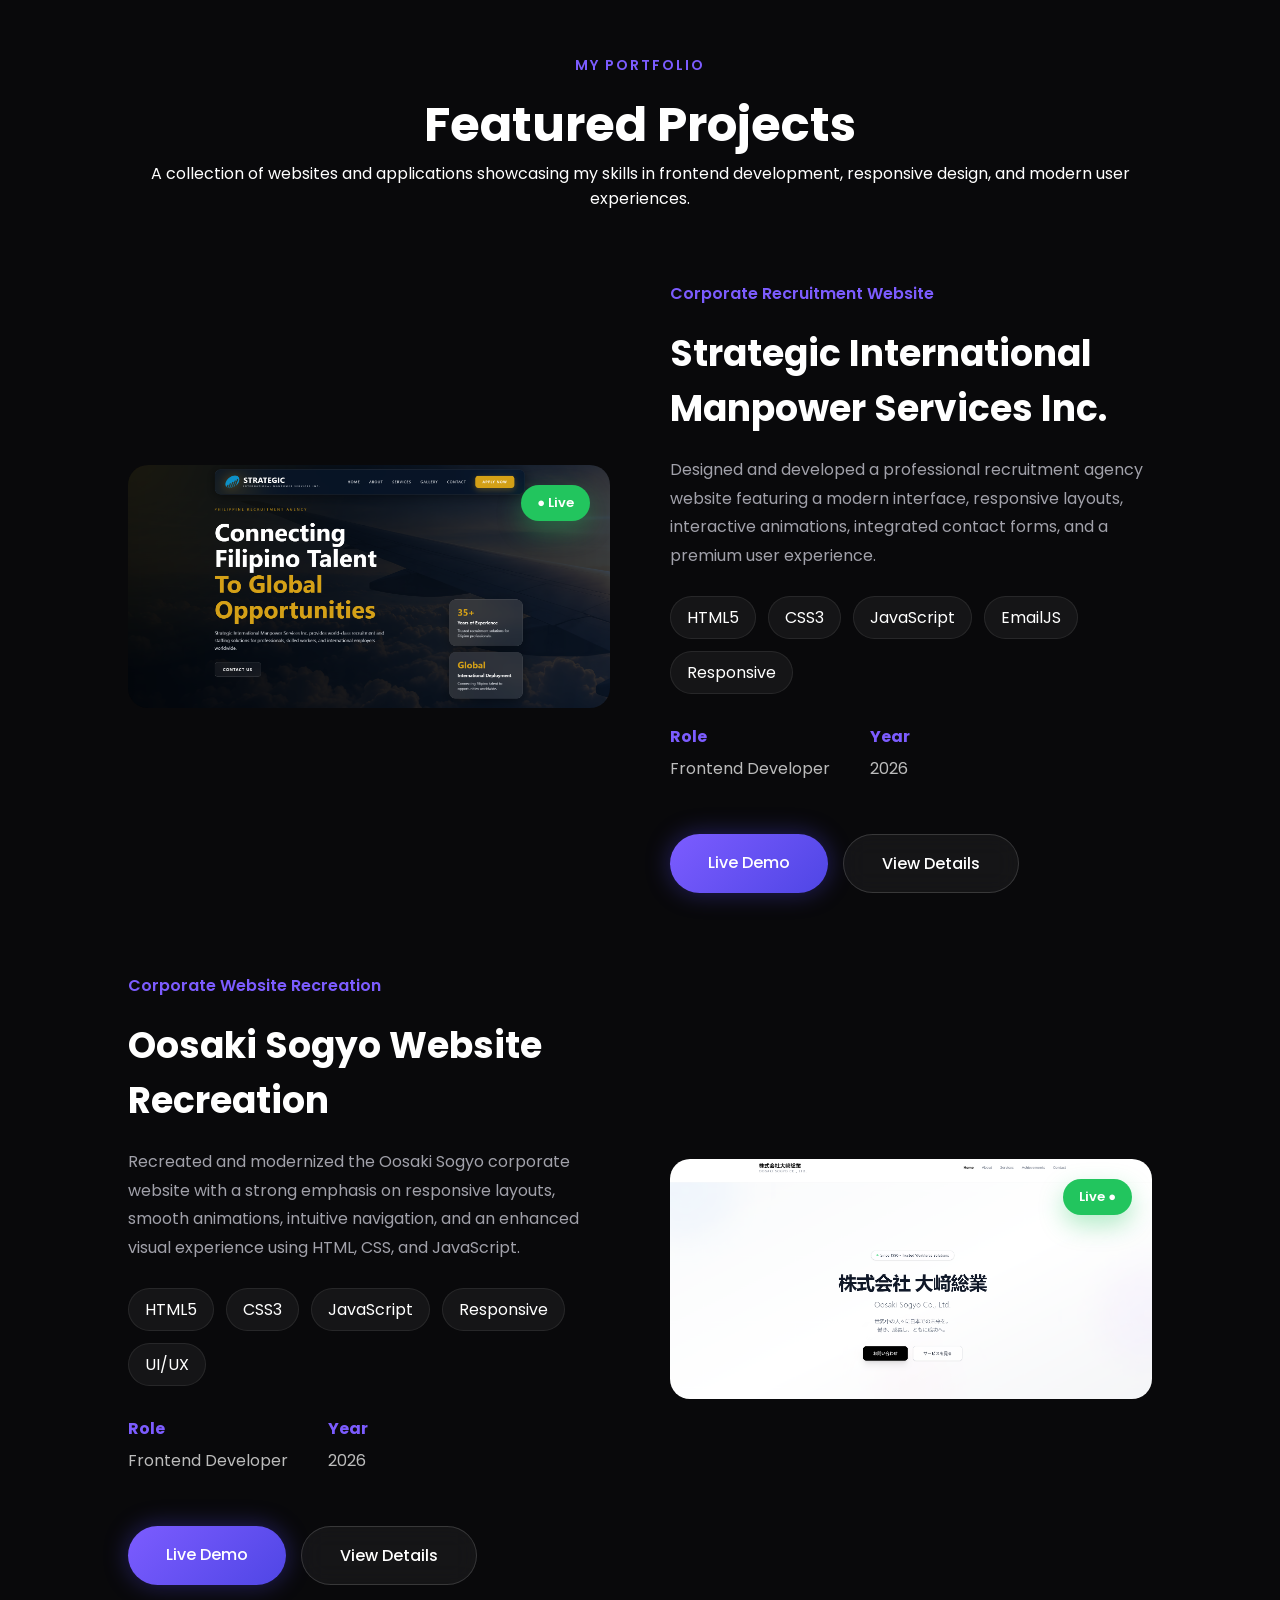
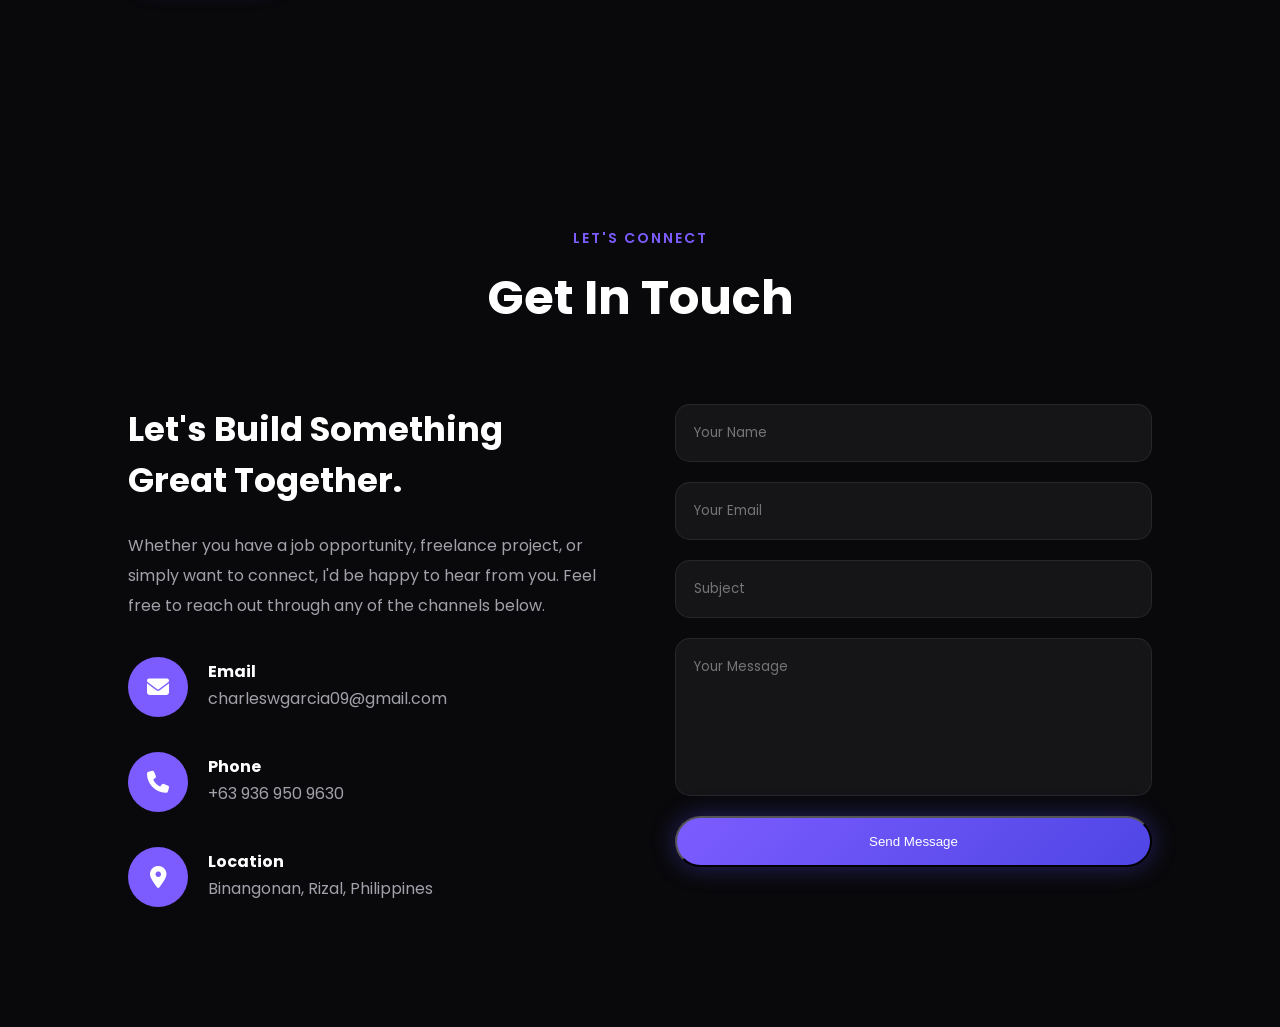
==== commit e409accd: "Changes" ====
--- a/index.html
+++ b/index.html
@@ -161,7 +161,7 @@
 
             <p>
                 I'm Charles Winluv Garcia, an IT Systems Specialist with experience
-                supporting global HRIS platforms, Identity & Access Management (IAM),
+                supporting global HRIS platforms, Identity,
                 SAP SuccessFactors, ServiceNow, and enterprise user provisioning.
             </p>
 
@@ -172,7 +172,7 @@
             </p>
 
             <p>
-                My goal is to continue growing in cloud technologies, cybersecurity,
+                My goal is to continue growing in cloud technologies, SAP,cybersecurity,
                 automation, and full-stack web development while delivering solutions
                 that create real business value.
             </p>
@@ -193,7 +193,7 @@
 
             <div class="info-card">
                 <h4>Location</h4>
-                <p>Rizal, Philippines</p>
+                <p>Binangonan Rizal, Philippines</p>
             </div>
 
             <div class="info-card">
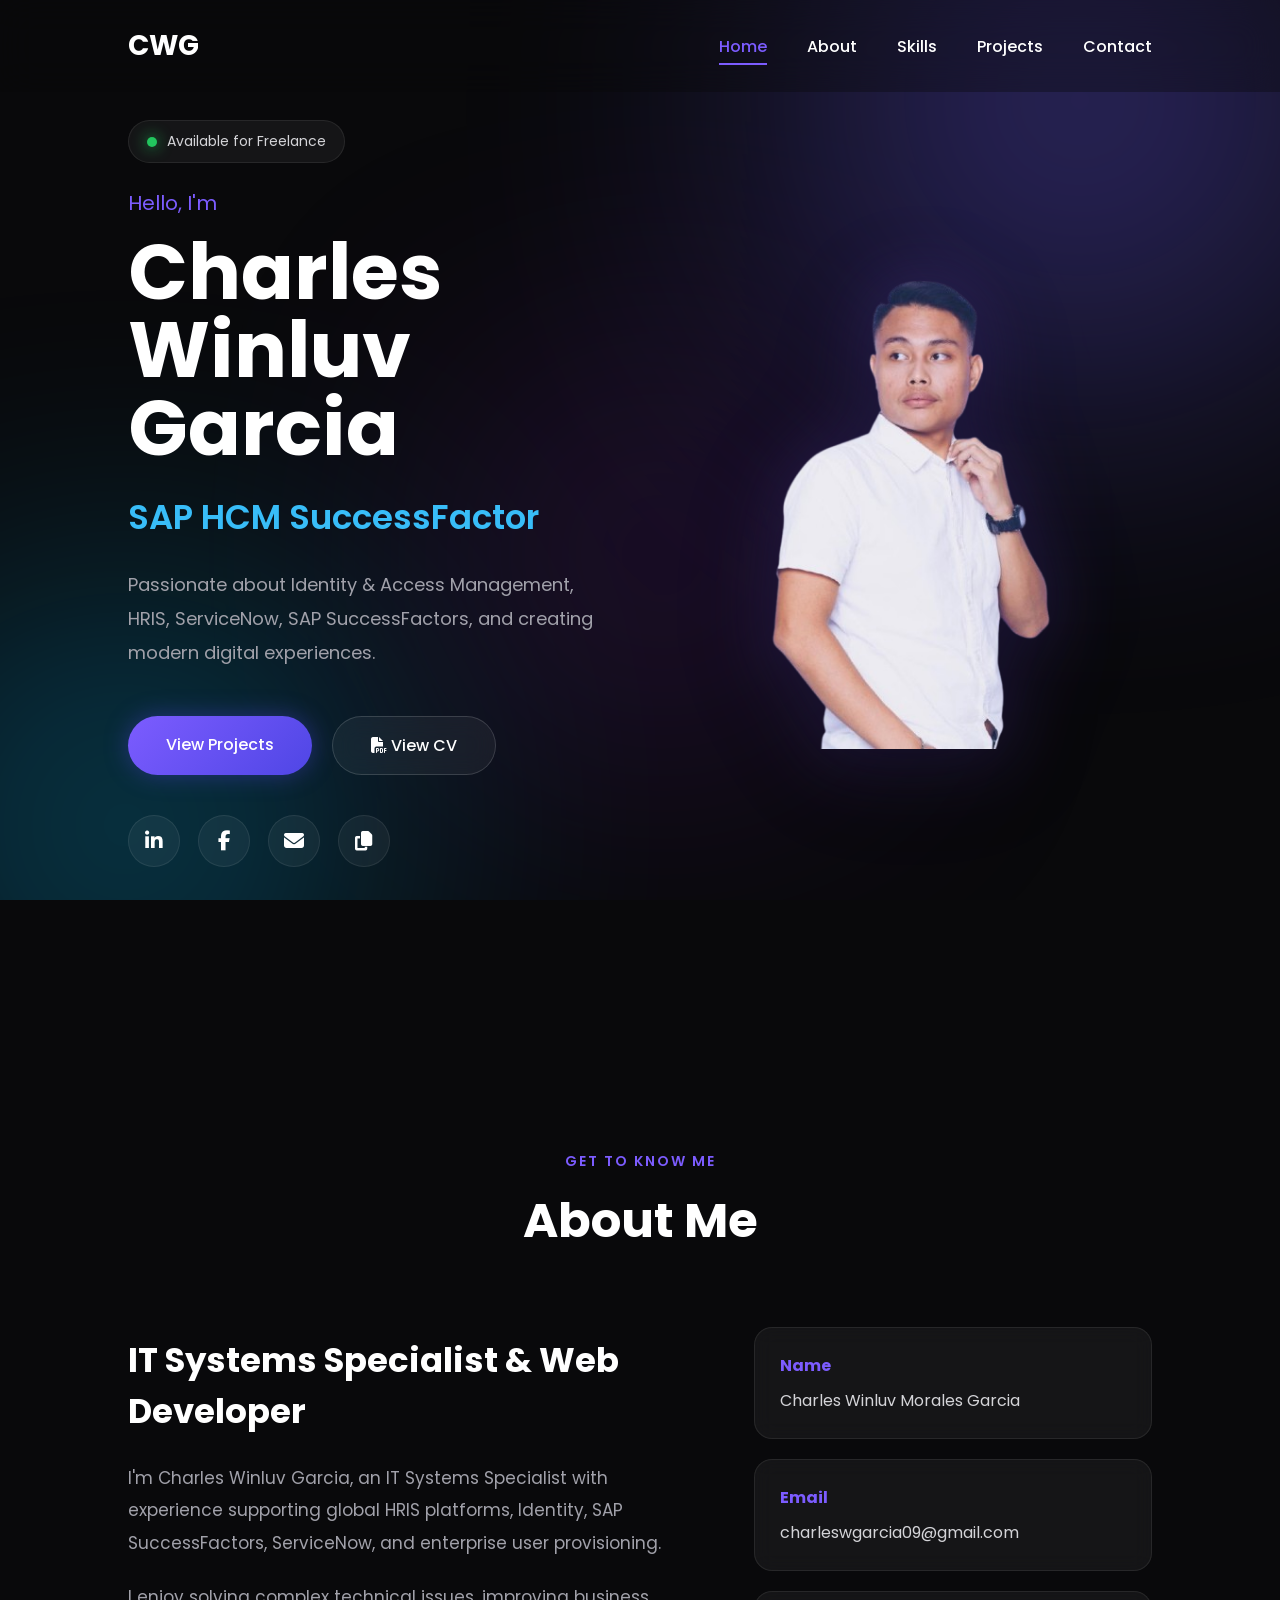
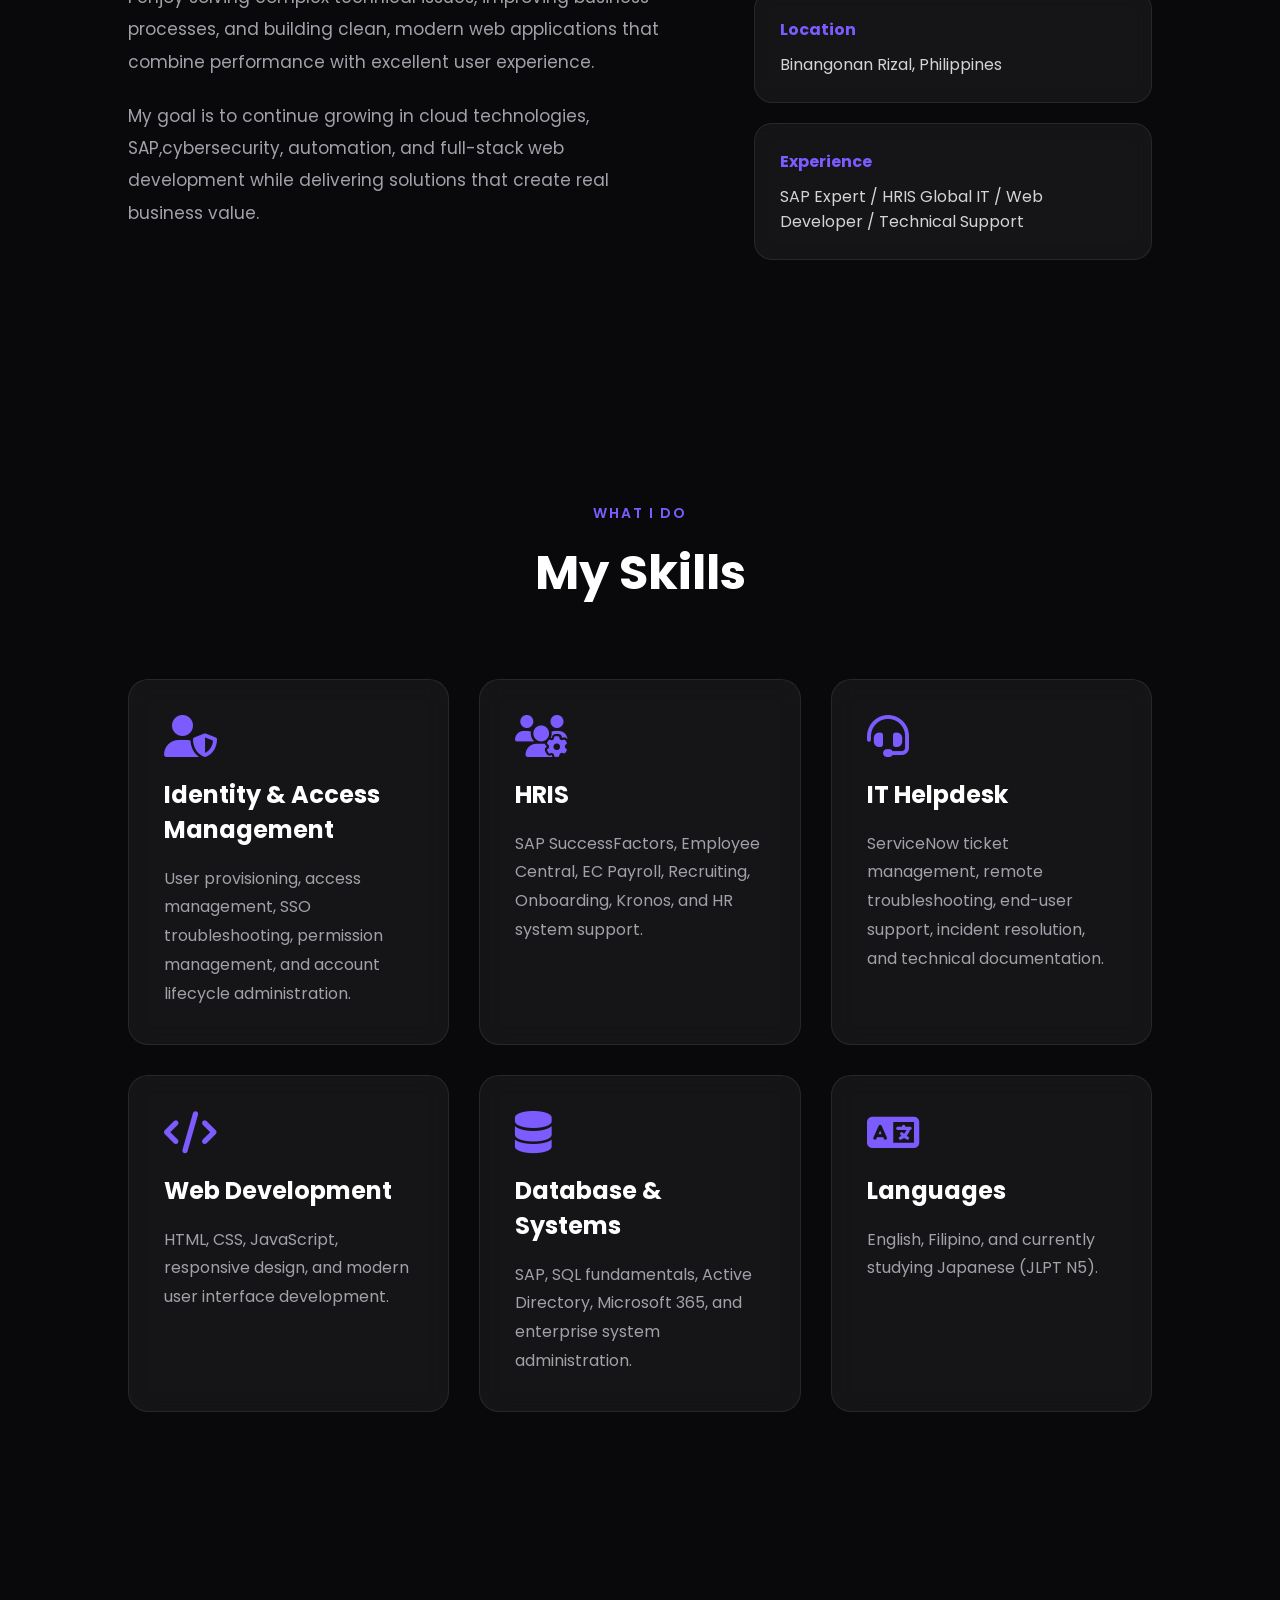
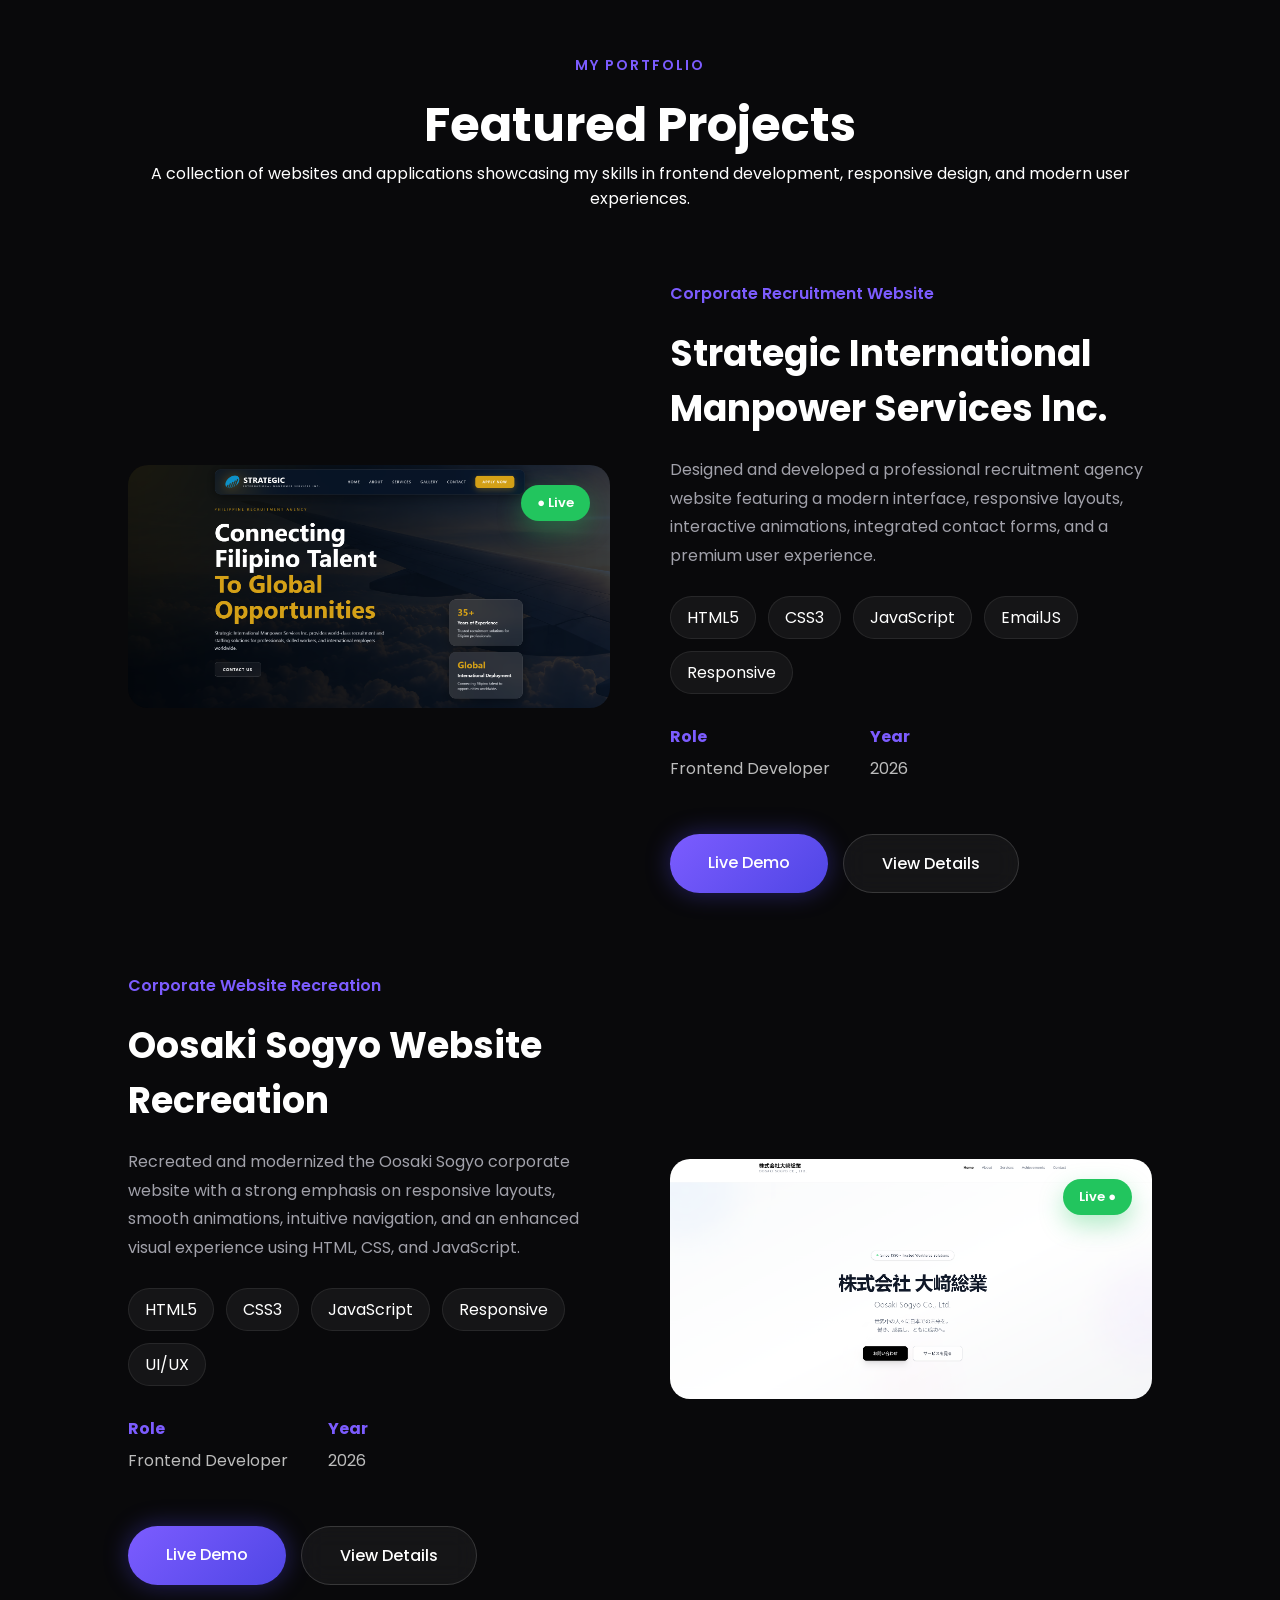
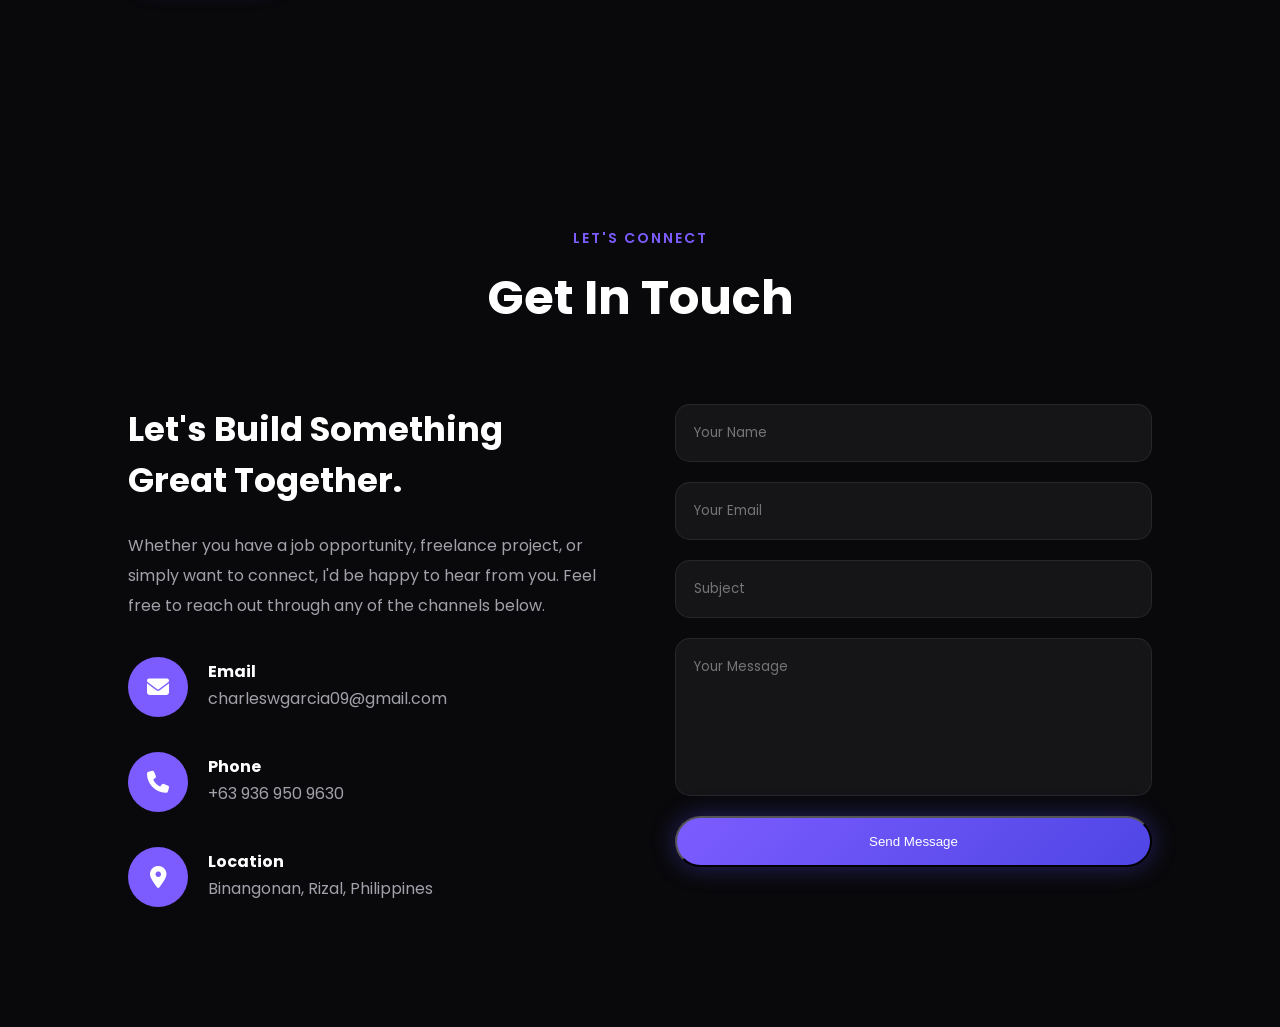
==== commit 4b354bf8: "update in name" ====
--- a/index.html
+++ b/index.html
@@ -183,7 +183,7 @@
 
             <div class="info-card">
                 <h4>Name</h4>
-                <p>Charles Winluv Garcia</p>
+                <p>Charles Winluv Morales Garcia</p>
             </div>
 
             <div class="info-card">
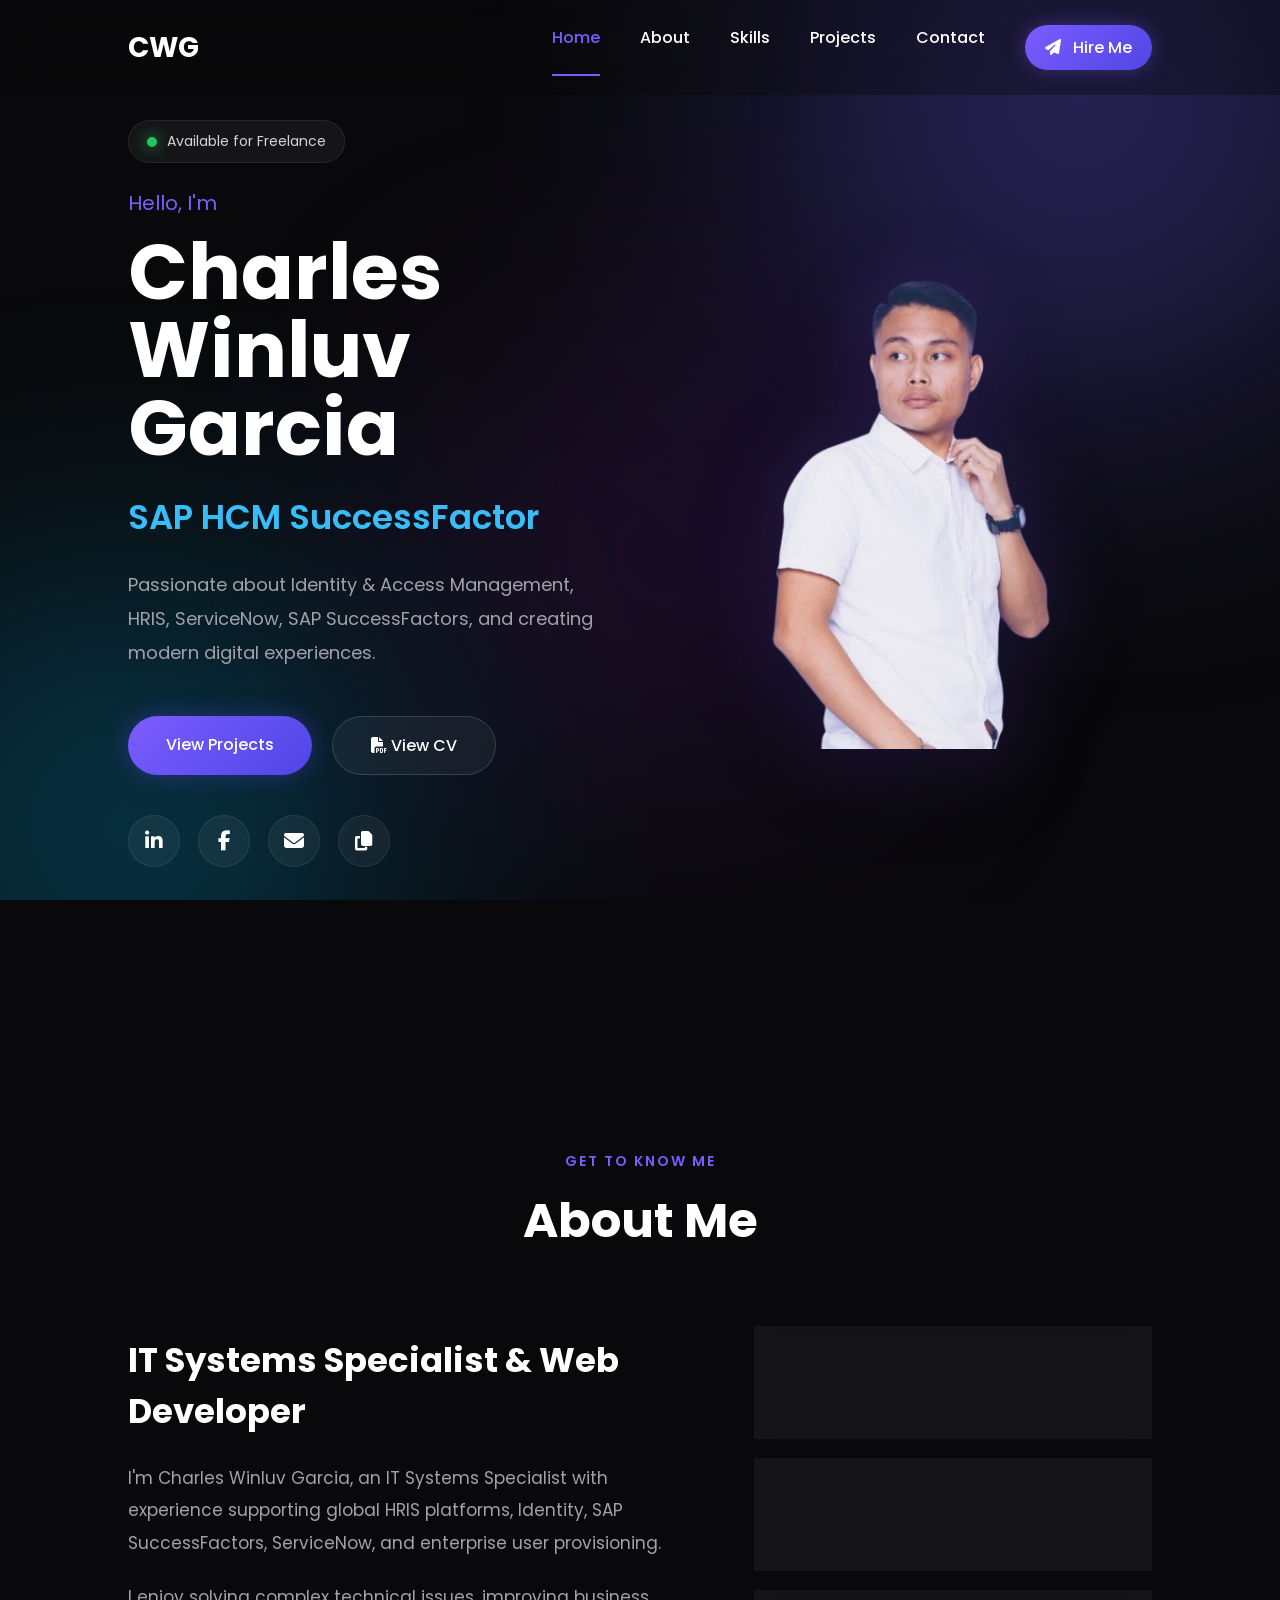
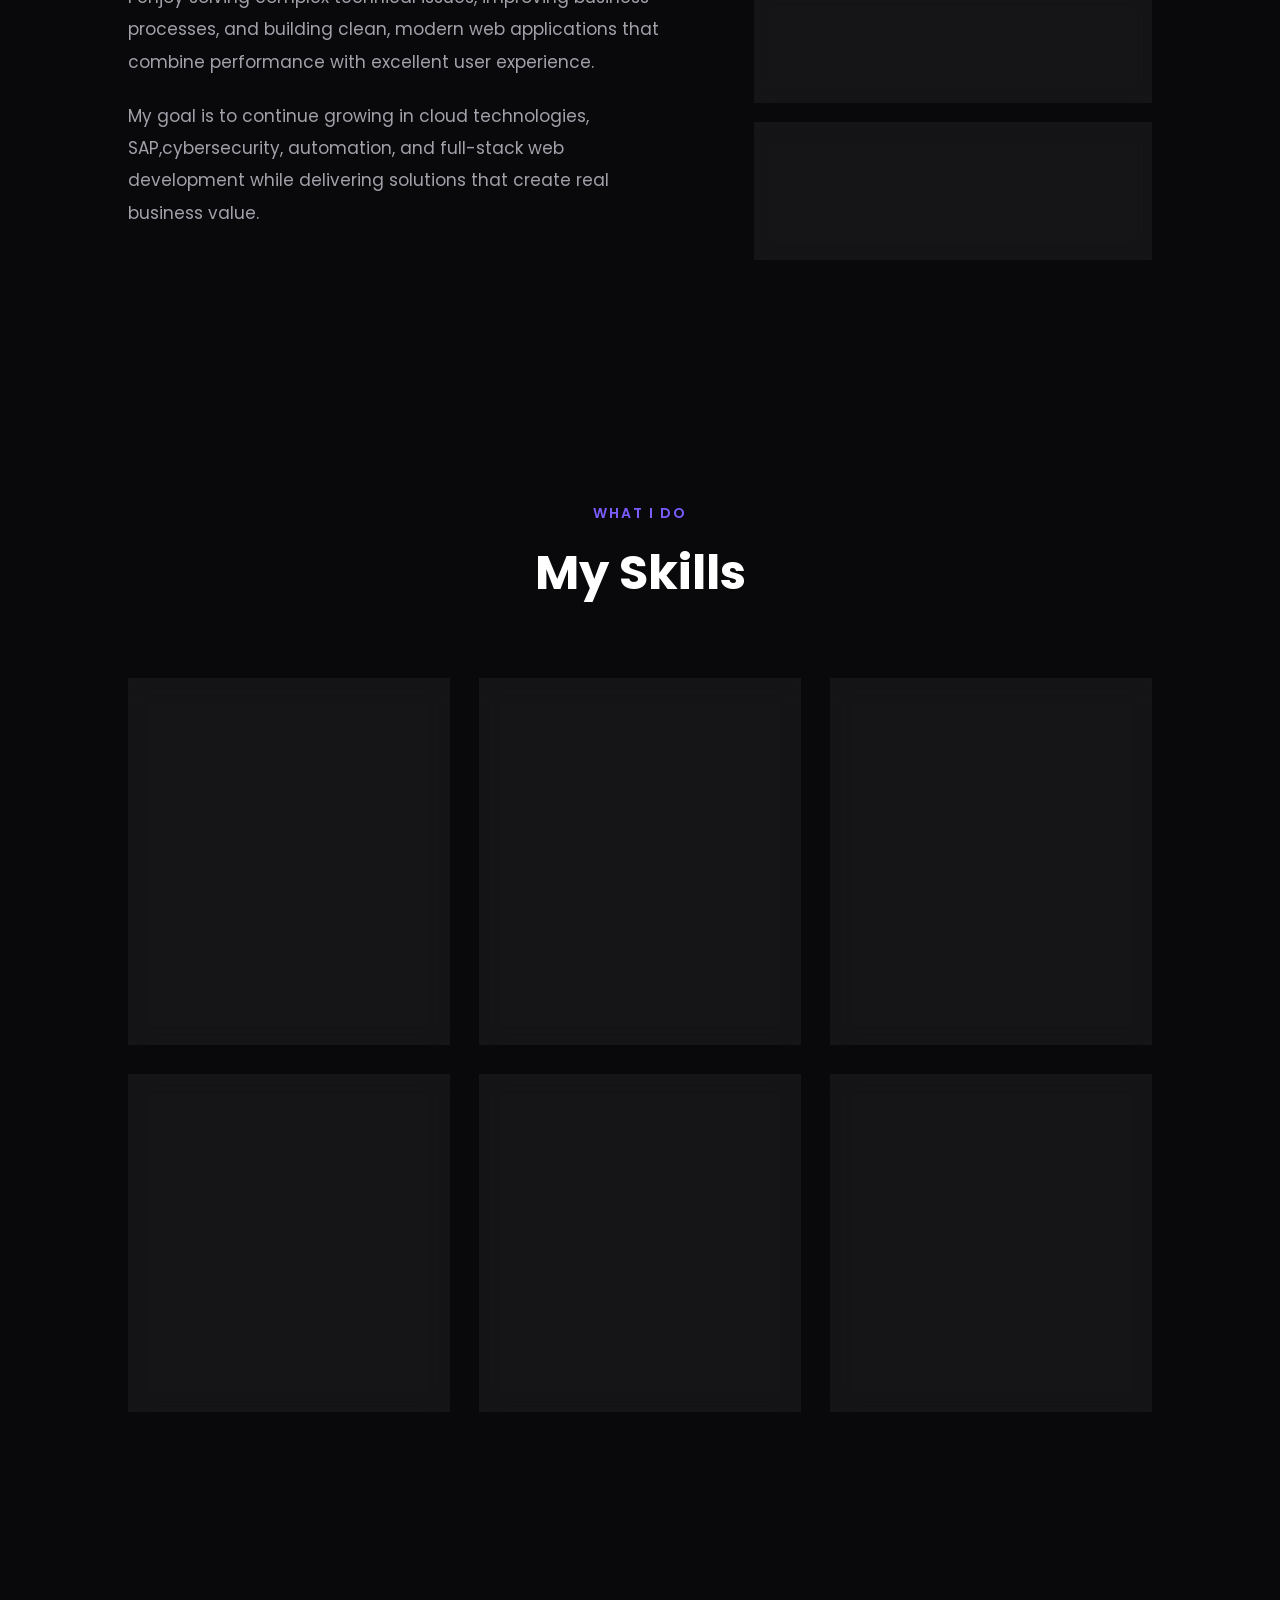
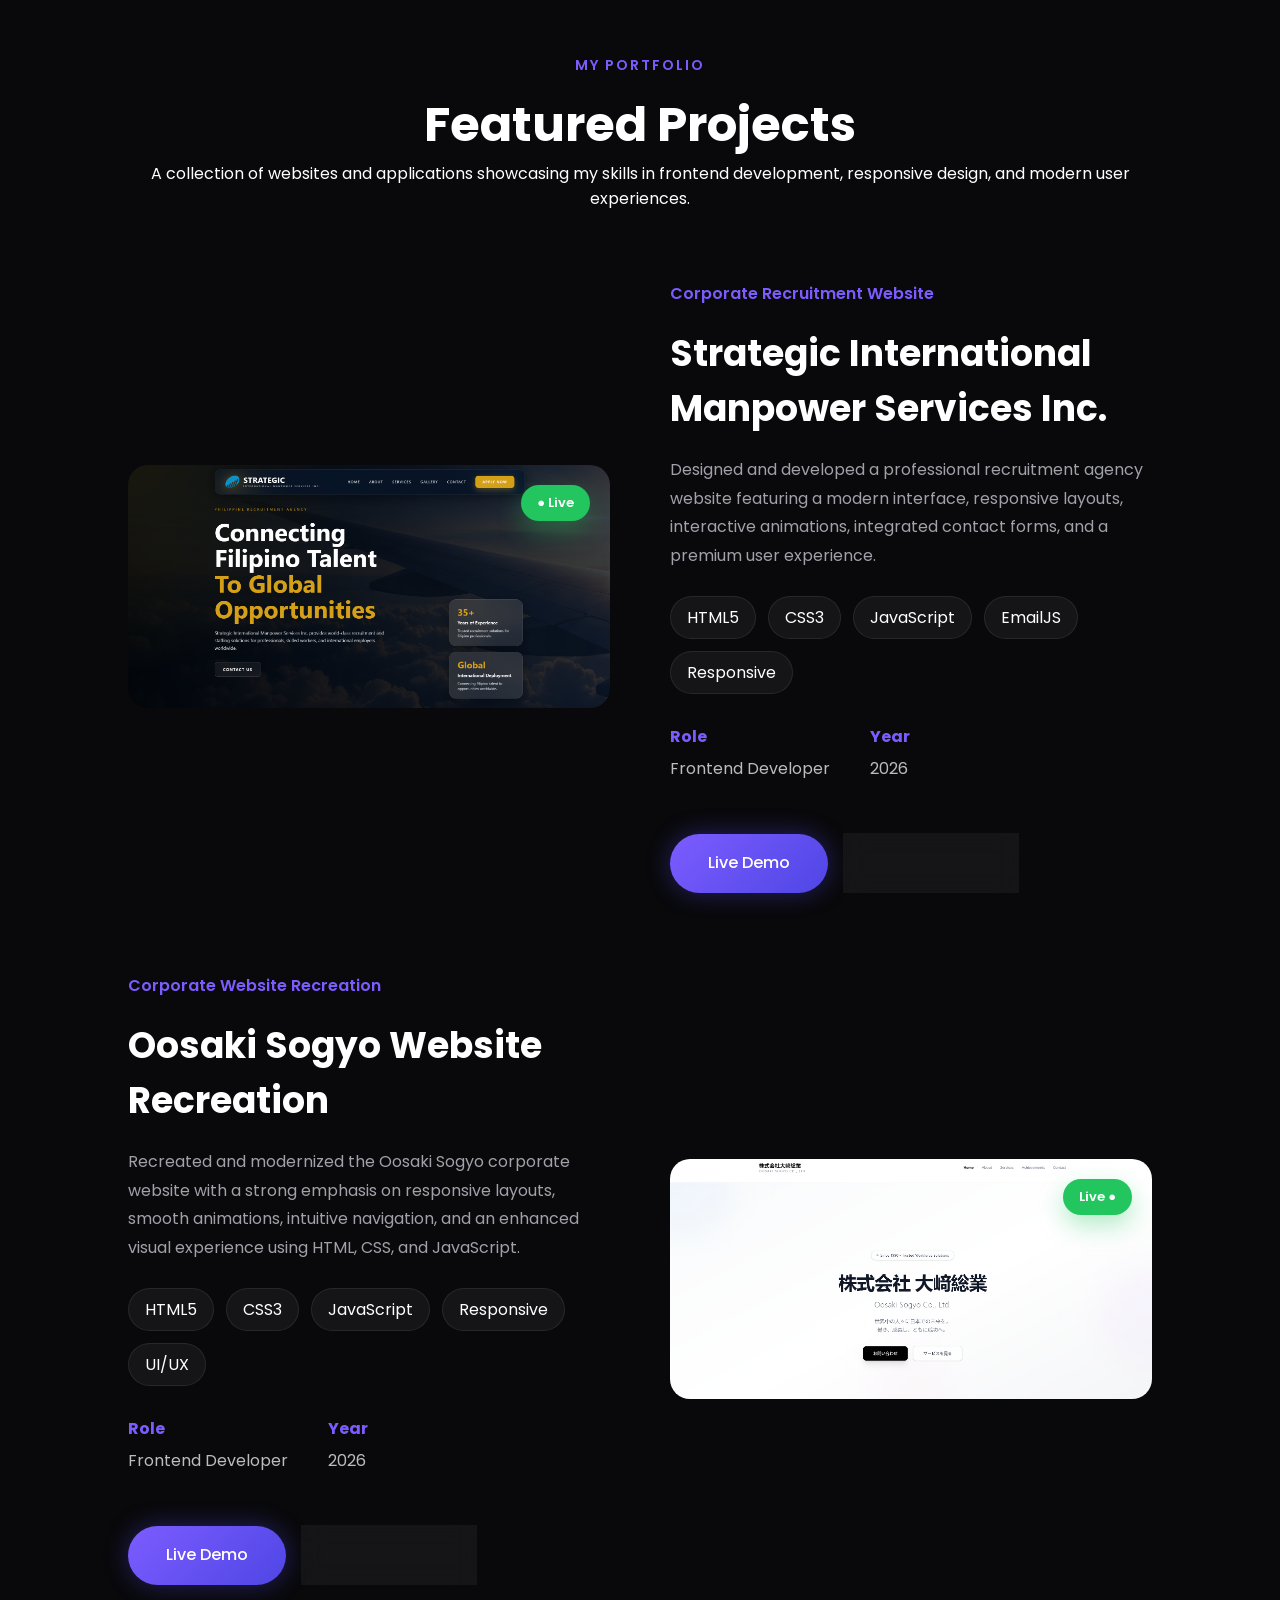
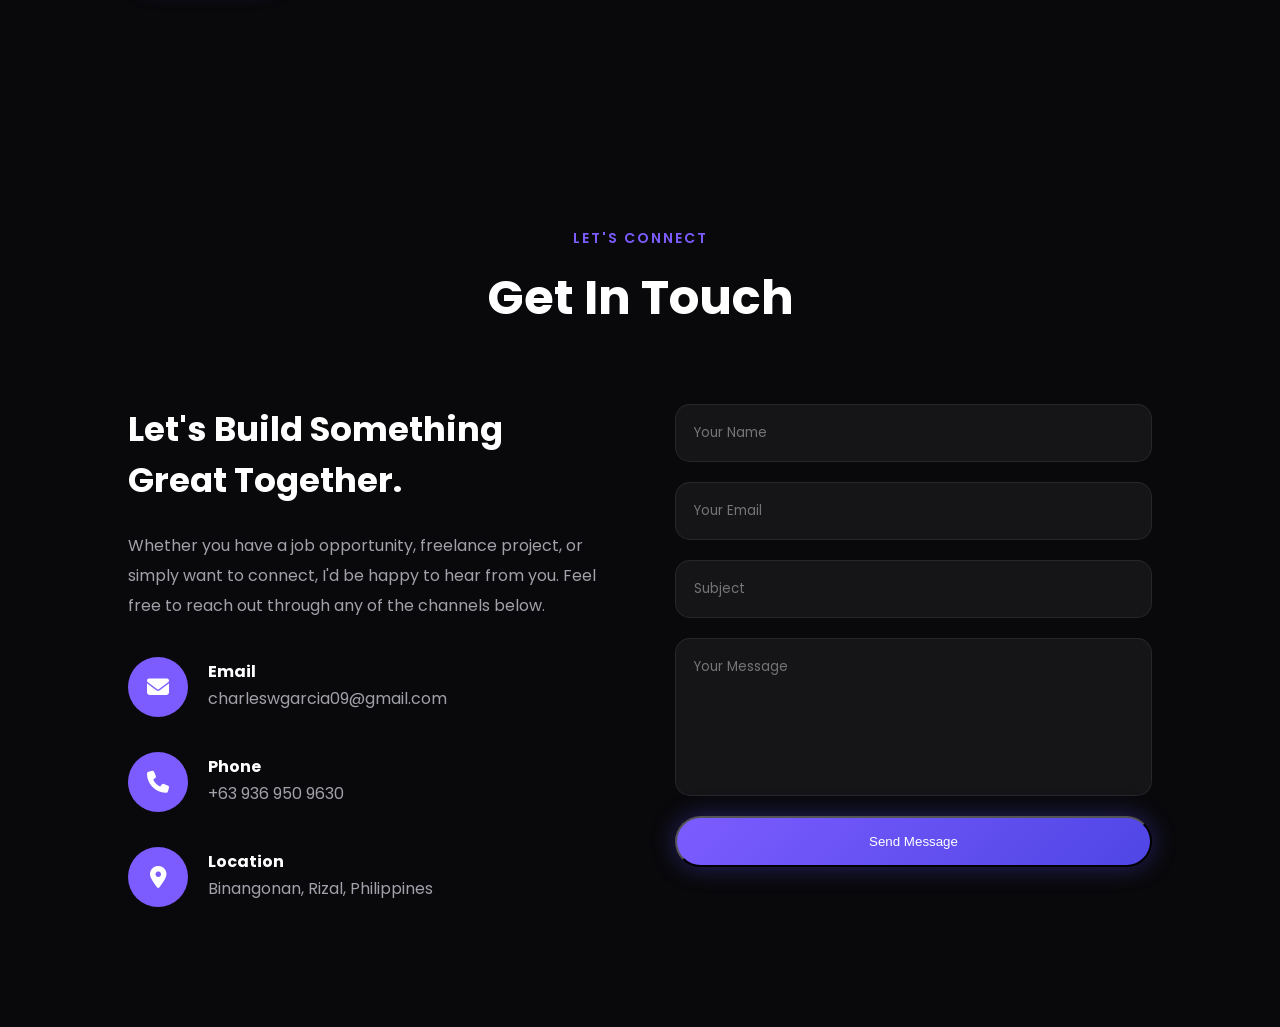
==== commit deb462d3: "Created updates" ====
--- a/index.html
+++ b/index.html
@@ -43,6 +43,10 @@
     <a href="#skills">Skills</a>
     <a href="#projects">Projects</a>
     <a href="#contact">Contact</a>
+    <a href="hire.html" class="hire-nav">
+        <i class="fas fa-paper-plane"></i>
+        Hire Me
+    </a>
   
 
     
@@ -540,6 +544,11 @@
     emailjs.init("q9RS4zk1HWoXAbtrn");
 </script>
 
+ <!-- Back to Top Button -->
+<button type="button" class="back-to-top" id="backToTop" aria-label="Back to top">
+    <i class="fas fa-arrow-up"></i>
+</button>
+
 <!-- ================= MAIN JAVASCRIPT ================= -->
 
 <script src="js/script.js"></script>
--- a/css/style.css
+++ b/css/style.css
@@ -1733,4 +1733,590 @@
 
     color:#b5b5b5;
 
-}+}
+
+/* ==========================
+   HIRE ME NAV BUTTON
+========================== */
+
+.hire-nav{
+    padding:10px 20px;
+    border-radius:999px;
+    background:linear-gradient(135deg,#7c5cff,#4F46E5);
+    color:#fff !important;
+    box-shadow:0 0 20px rgba(124,92,255,.35);
+    transition:.35s ease;
+}
+
+.hire-nav:hover{
+    transform:translateY(-3px);
+    box-shadow:0 10px 30px rgba(124,92,255,.45);
+    color:#fff !important;
+}
+
+.hire-nav::after{
+    display:none;
+}
+
+.hire-nav i{
+    margin-right:8px;
+}
+
+/* ===============================
+   HIRE HERO
+================================ */
+
+.hire-hero{
+    min-height:100vh;
+    display:flex;
+    align-items:center;
+    justify-content:center;
+    padding:140px 10% 100px;
+}
+
+.hire-container{
+    max-width:900px;
+    text-align:center;
+}
+
+.hire-badge{
+    display:inline-flex;
+    align-items:center;
+    gap:10px;
+    padding:10px 22px;
+    border-radius:999px;
+    background:rgba(124,92,255,.15);
+    border:1px solid rgba(124,92,255,.3);
+    color:#7c5cff;
+    margin-bottom:30px;
+    font-weight:600;
+}
+
+.hire-badge i{
+    font-size:10px;
+    color:#22c55e;
+}
+
+.hire-hero h1{
+    font-size:68px;
+    line-height:1.1;
+    margin-bottom:25px;
+}
+
+.hire-hero h1 span{
+    display:block;
+    background:linear-gradient(135deg,#7c5cff,#38bdf8);
+    background-clip:text;
+    -webkit-background-clip:text;
+    color:transparent;
+    -webkit-text-fill-color:transparent;
+}
+
+.hire-hero p{
+    color:#A1A1AA;
+    font-size:20px;
+    line-height:1.9;
+    max-width:760px;
+    margin:auto;
+}
+
+.hire-buttons{
+    margin-top:50px;
+    display:flex;
+    justify-content:center;
+    gap:20px;
+    flex-wrap:wrap;
+}
+
+/* ===============================
+   HIRE STATS
+================================ */
+
+.hire-stats{
+    padding:0 10% 120px;
+}
+
+.stats-grid{
+    display:grid;
+    grid-template-columns:repeat(4,1fr);
+    gap:25px;
+    max-width:1200px;
+    margin:auto;
+}
+
+.stat-card{
+    padding:35px 25px;
+    text-align:center;
+
+    background:rgba(255,255,255,.04);
+
+    border:1px solid rgba(255,255,255,.08);
+
+    border-radius:20px;
+
+    backdrop-filter:blur(12px);
+
+    transition:.35s ease;
+}
+
+.stat-card:hover{
+    transform:translateY(-8px);
+
+    border-color:#7c5cff;
+
+    box-shadow:0 20px 45px rgba(124,92,255,.20);
+}
+
+.stat-card h2{
+    font-size:42px;
+
+    margin-bottom:10px;
+
+    background:linear-gradient(135deg,#7c5cff,#38bdf8);
+
+    background-clip:text;
+    -webkit-background-clip:text;
+
+    color:transparent;
+    -webkit-text-fill-color:transparent;
+}
+
+.stat-card p{
+    color:#A1A1AA;
+
+    font-size:15px;
+
+    line-height:1.6;
+}
+
+/* ==========================
+   SERVICES
+========================== */
+
+.services{
+    padding:120px 10%;
+}
+
+.services-grid{
+    display:grid;
+    grid-template-columns:repeat(auto-fit,minmax(280px,1fr));
+    gap:30px;
+    margin-top:60px;
+}
+
+.service-card{
+    background:rgba(255,255,255,.05);
+    border:1px solid rgba(255,255,255,.08);
+    border-radius:24px;
+    padding:35px;
+    transition:.35s;
+    backdrop-filter:blur(20px);
+}
+
+.service-card:hover{
+    transform:translateY(-10px);
+    border-color:#7c5cff;
+    box-shadow:0 20px 50px rgba(124,92,255,.25);
+}
+
+.service-icon{
+    width:70px;
+    height:70px;
+
+    display:flex;
+    align-items:center;
+    justify-content:center;
+
+    border-radius:18px;
+
+    background:linear-gradient(135deg,#7c5cff,#38bdf8);
+
+    color:#fff;
+
+    font-size:28px;
+
+    margin-bottom:25px;
+}
+
+.service-card h3{
+    margin-bottom:15px;
+    font-size:24px;
+}
+
+.service-card p{
+    color:#a1a1aa;
+    line-height:1.8;
+    margin-bottom:20px;
+}
+
+.service-card ul{
+    list-style:none;
+    padding:0;
+}
+
+.service-card li{
+    margin:12px 0;
+    color:#ddd;
+}
+
+.service-card li::before{
+    content:"✓ ";
+    color:#7c5cff;
+    font-weight:bold;
+}
+
+/* ================= WHY HIRE ================= */
+
+.why-hire{
+    padding:120px 10%;
+}
+
+.why-grid{
+    margin-top:60px;
+
+    display:grid;
+
+    grid-template-columns:repeat(auto-fit,minmax(300px,1fr));
+
+    gap:30px;
+}
+
+.why-card{
+    background:rgba(255,255,255,.03);
+
+    border:1px solid rgba(255,255,255,.08);
+
+    border-radius:22px;
+
+    padding:40px 30px;
+
+    transition:.4s;
+
+    backdrop-filter:blur(12px);
+}
+
+.why-card:hover{
+    transform:translateY(-10px);
+
+    border-color:#7c5cff;
+
+    box-shadow:0 25px 60px rgba(124,92,255,.25);
+}
+
+.why-card i{
+    font-size:38px;
+
+    color:#7c5cff;
+
+    margin-bottom:20px;
+}
+
+.why-card h3{
+    font-size:24px;
+
+    margin-bottom:15px;
+}
+
+.why-card p{
+    color:#a8a8a8;
+
+    line-height:1.8;
+}
+
+/* ===============================
+   PROCESS
+================================ */
+
+.process{
+    padding:120px 10%;
+}
+
+.process-timeline{
+    margin-top:70px;
+
+    display:flex;
+    flex-direction:column;
+
+    gap:35px;
+}
+
+.process-card{
+    display:flex;
+
+    align-items:flex-start;
+
+    gap:30px;
+
+    padding:35px;
+
+    background:rgba(255,255,255,.04);
+
+    border:1px solid rgba(255,255,255,.08);
+
+    border-radius:25px;
+
+    transition:.35s;
+}
+
+.process-card:hover{
+    transform:translateX(10px);
+
+    border-color:#7c5cff;
+
+    box-shadow:0 20px 40px rgba(124,92,255,.20);
+}
+
+.process-number{
+    min-width:75px;
+
+    height:75px;
+
+    border-radius:50%;
+
+    background:linear-gradient(135deg,#7c5cff,#38bdf8);
+
+    color:#fff;
+
+    display:flex;
+
+    justify-content:center;
+
+    align-items:center;
+
+    font-size:26px;
+
+    font-weight:700;
+}
+
+.process-content h3{
+    margin-bottom:15px;
+
+    font-size:24px;
+}
+
+.process-content p{
+    color:#b5b5b5;
+
+    line-height:1.8;
+}
+
+/* ===============================
+   TECHNOLOGIES
+================================ */
+
+.tech-section{
+    padding:120px 10%;
+}
+
+.tech-grid{
+    display:grid;
+
+    grid-template-columns:repeat(auto-fit,minmax(180px,1fr));
+
+    gap:25px;
+
+    margin-top:60px;
+}
+
+.tech-item{
+    background:rgba(255,255,255,.04);
+
+    border:1px solid rgba(255,255,255,.08);
+
+    border-radius:20px;
+
+    padding:35px 20px;
+
+    text-align:center;
+
+    transition:.35s;
+
+    backdrop-filter:blur(12px);
+}
+
+.tech-item:hover{
+    transform:translateY(-10px);
+
+    border-color:#7c5cff;
+
+    box-shadow:0 20px 50px rgba(124,92,255,.2);
+}
+
+.tech-item i{
+    font-size:42px;
+
+    color:#7c5cff;
+
+    margin-bottom:18px;
+}
+
+.tech-item span{
+    display:block;
+
+    font-size:16px;
+
+    font-weight:600;
+}
+
+/* ===============================
+   CALL TO ACTION
+================================ */
+
+.hire-cta{
+    padding:140px 10%;
+    text-align:center;
+}
+
+.hire-cta-content{
+    max-width:900px;
+    margin:auto;
+}
+
+.hire-cta span{
+    color:#7c5cff;
+    font-weight:700;
+    letter-spacing:2px;
+}
+
+.hire-cta h2{
+    font-size:58px;
+    margin:20px 0;
+    line-height:1.2;
+}
+
+.hire-cta p{
+    color:#b8b8b8;
+    font-size:20px;
+    line-height:1.8;
+    max-width:800px;
+    margin:auto;
+}
+
+.hire-cta-buttons{
+    display:flex;
+    justify-content:center;
+    gap:20px;
+    flex-wrap:wrap;
+    margin-top:50px;
+}
+
+/* ===============================
+   CONTACT BOXES
+================================ */
+
+.hire-contact{
+    padding:0 10% 120px;
+}
+
+.contact-grid{
+    display:grid;
+
+    grid-template-columns:repeat(auto-fit,minmax(280px,1fr));
+
+    gap:30px;
+
+    max-width:1200px;
+
+    margin:auto;
+}
+
+.contact-box{
+    background:rgba(255,255,255,.04);
+
+    border:1px solid rgba(255,255,255,.08);
+
+    border-radius:24px;
+
+    padding:40px;
+
+    text-align:center;
+
+    transition:.35s;
+
+    backdrop-filter:blur(12px);
+}
+
+.contact-box:hover{
+    transform:translateY(-10px);
+
+    border-color:#7c5cff;
+
+    box-shadow:0 20px 50px rgba(124,92,255,.25);
+}
+
+.contact-box i{
+    font-size:40px;
+
+    color:#7c5cff;
+
+    margin-bottom:20px;
+}
+
+.contact-box h3{
+    font-size:22px;
+
+    margin-bottom:10px;
+}
+
+.contact-box p{
+    color:#b5b5b5;
+
+    font-size:15px;
+
+    word-break:break-word;
+}
+
+/* ================= BACK TO TOP BUTTON ================= */
+
+.back-to-top {
+    position: fixed !important;
+    bottom: 30px !important;
+    right: 30px !important;
+
+    width: 55px;
+    height: 55px;
+
+    display: flex !important;
+    align-items: center;
+    justify-content: center;
+
+    border: none;
+    border-radius: 50%;
+
+    background: #6c5ce7;
+    color: #ffffff;
+
+    font-size: 20px;
+    cursor: pointer;
+
+    z-index: 99999 !important;
+
+    opacity: 0;
+    visibility: hidden;
+    pointer-events: none;
+
+    transform: translateY(20px);
+
+    transition: all 0.3s ease;
+
+    box-shadow: 0 8px 25px rgba(108, 92, 231, 0.45);
+}
+
+.back-to-top.show {
+    opacity: 1 !important;
+    visibility: visible !important;
+    pointer-events: auto;
+
+    transform: translateY(0);
+}
+
+.back-to-top:hover {
+    background: #7c6cff;
+    transform: translateY(-5px);
+    box-shadow: 0 12px 30px rgba(108, 92, 231, 0.6);
+}
+
+.back-to-top i {
+    pointer-events: none;
+}
+
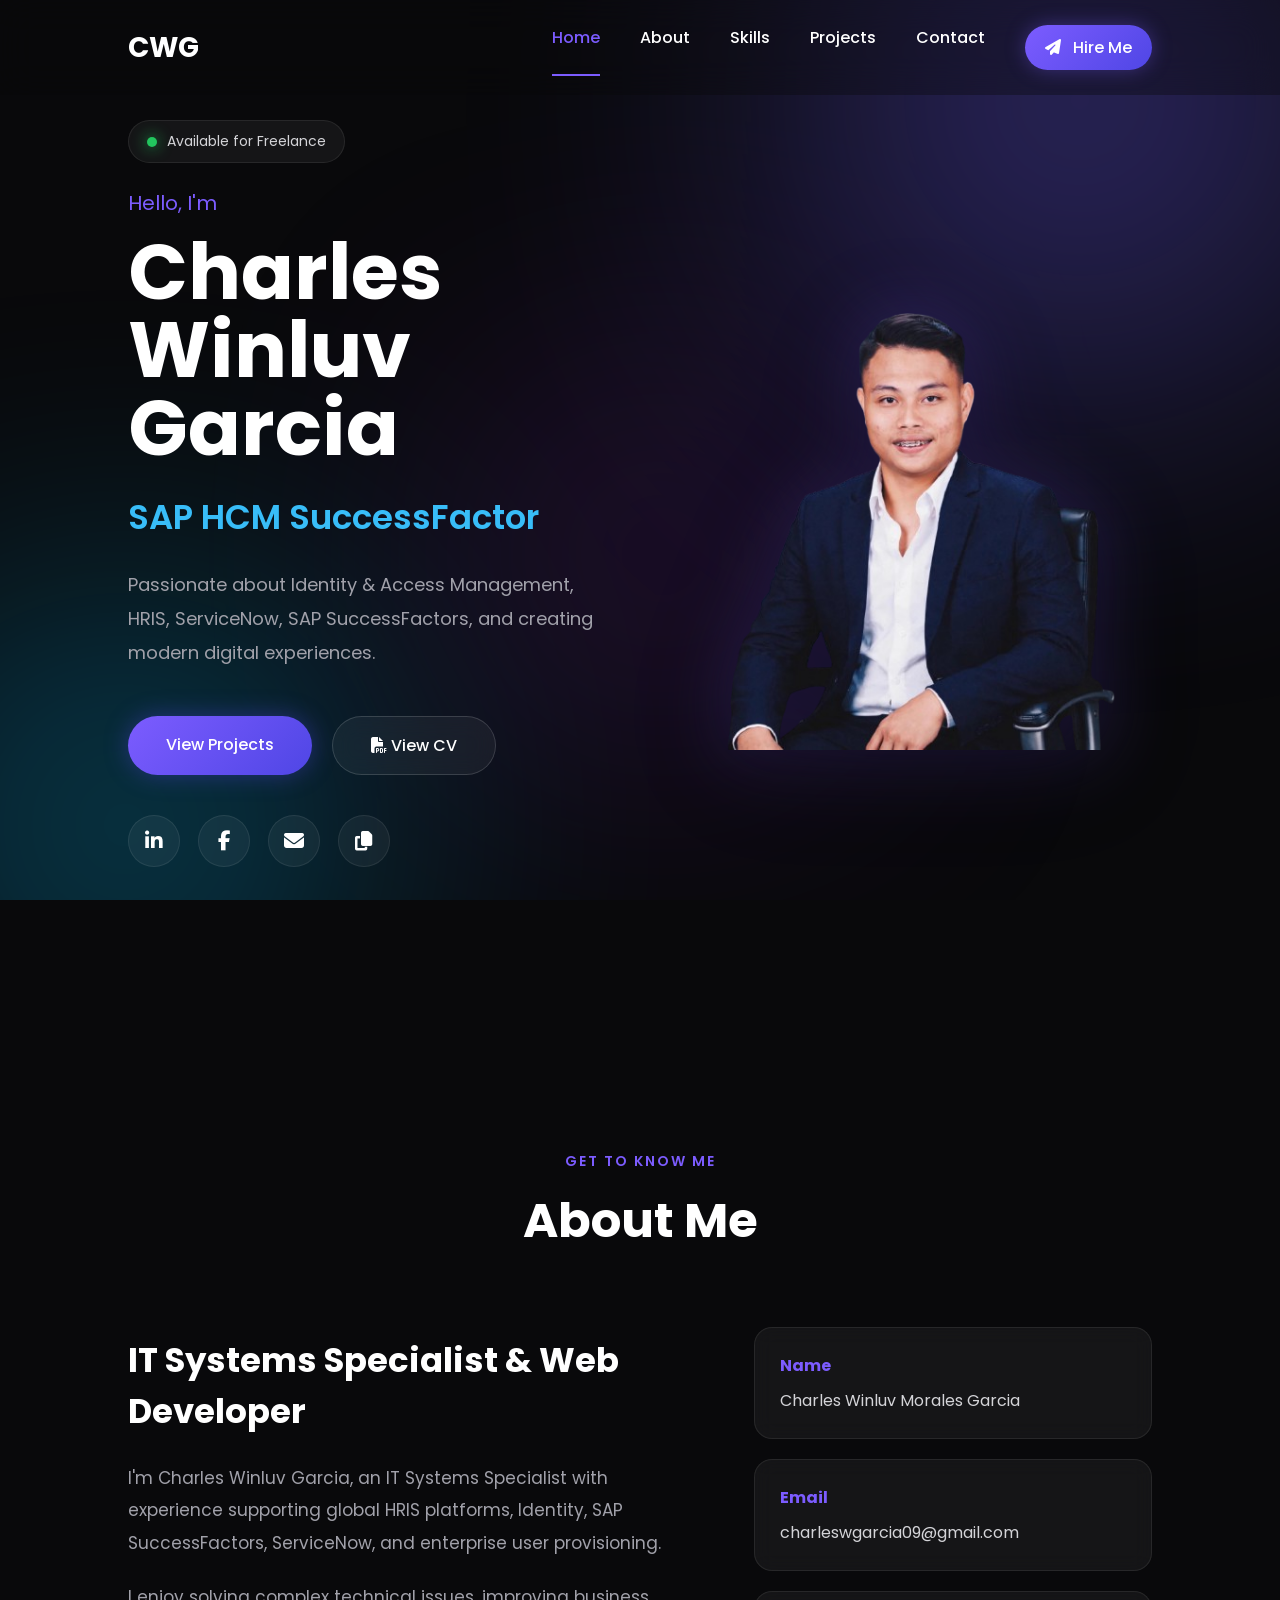
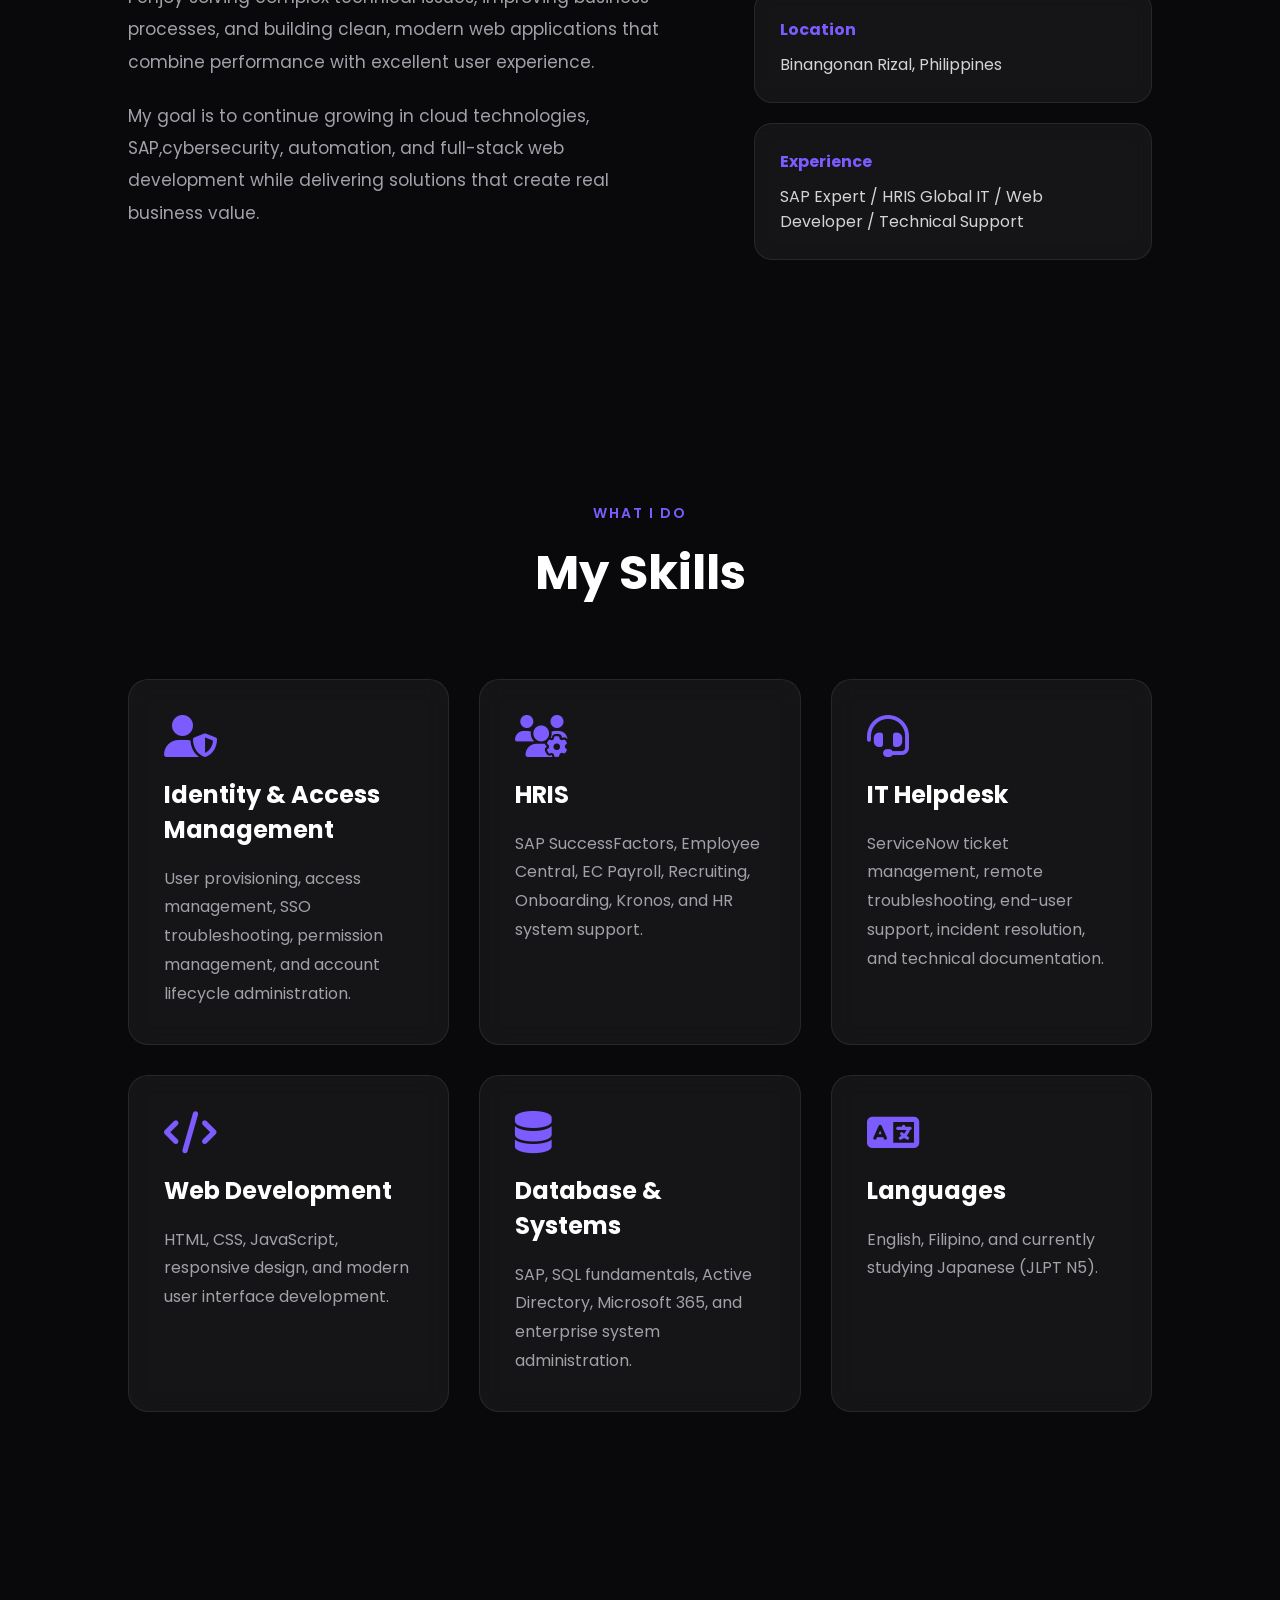
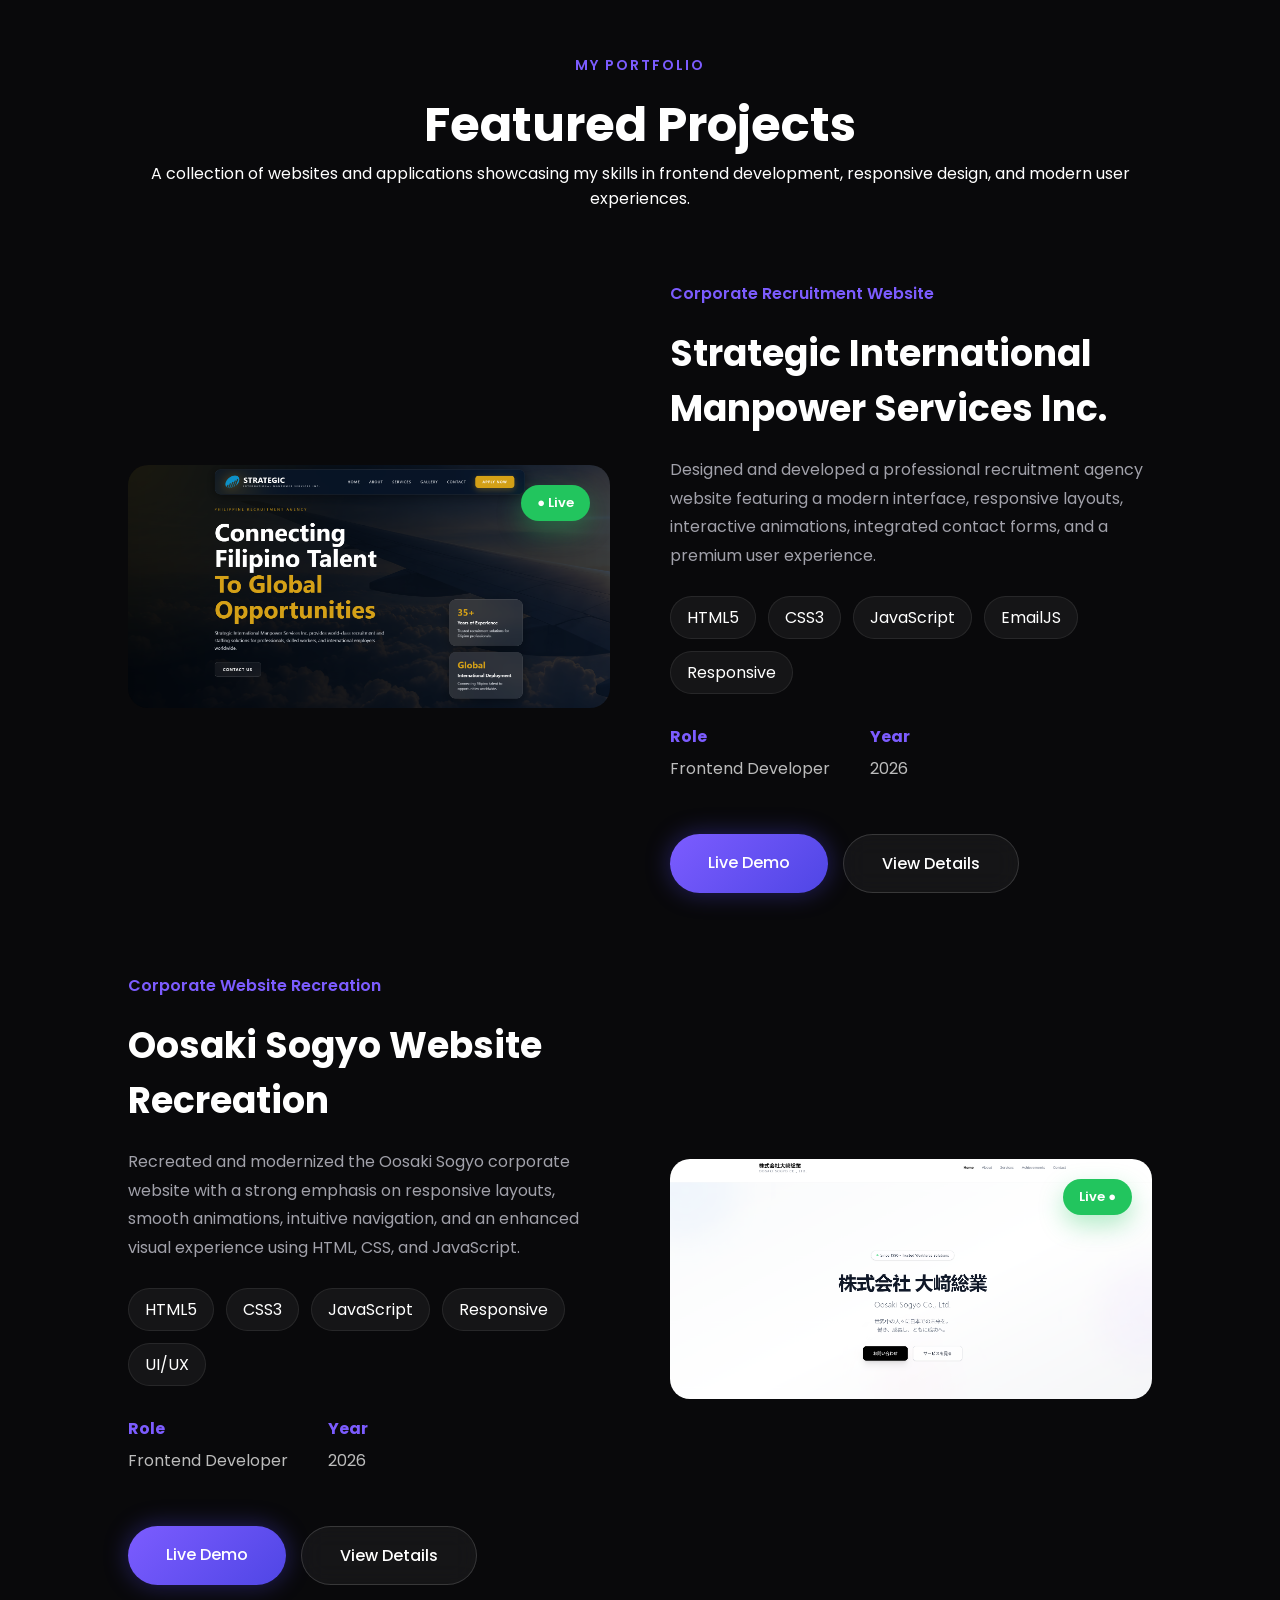
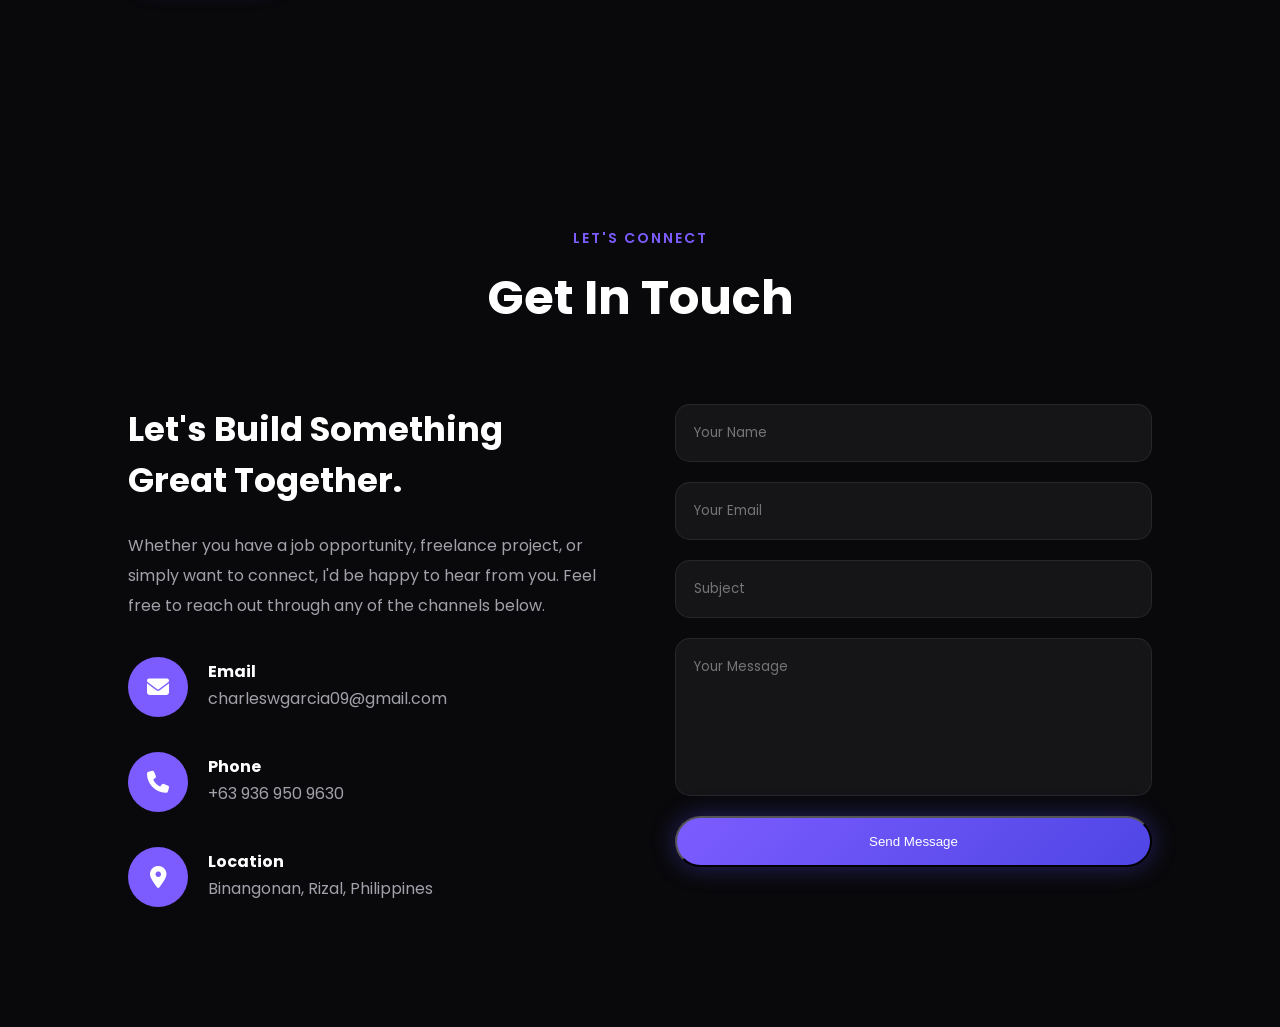
==== commit a0a06889: "Replaced picture in index" ====
--- a/index.html
+++ b/index.html
@@ -141,7 +141,7 @@
         <div class="hero-right">
 
             <div class="hero-image">
-                <img src="assets/images/profile1.png" alt="Charles Winluv Garcia">
+                <img src="assets/images/profile2.png" alt="Charles Winluv Garcia">
             </div>
 
         </div>
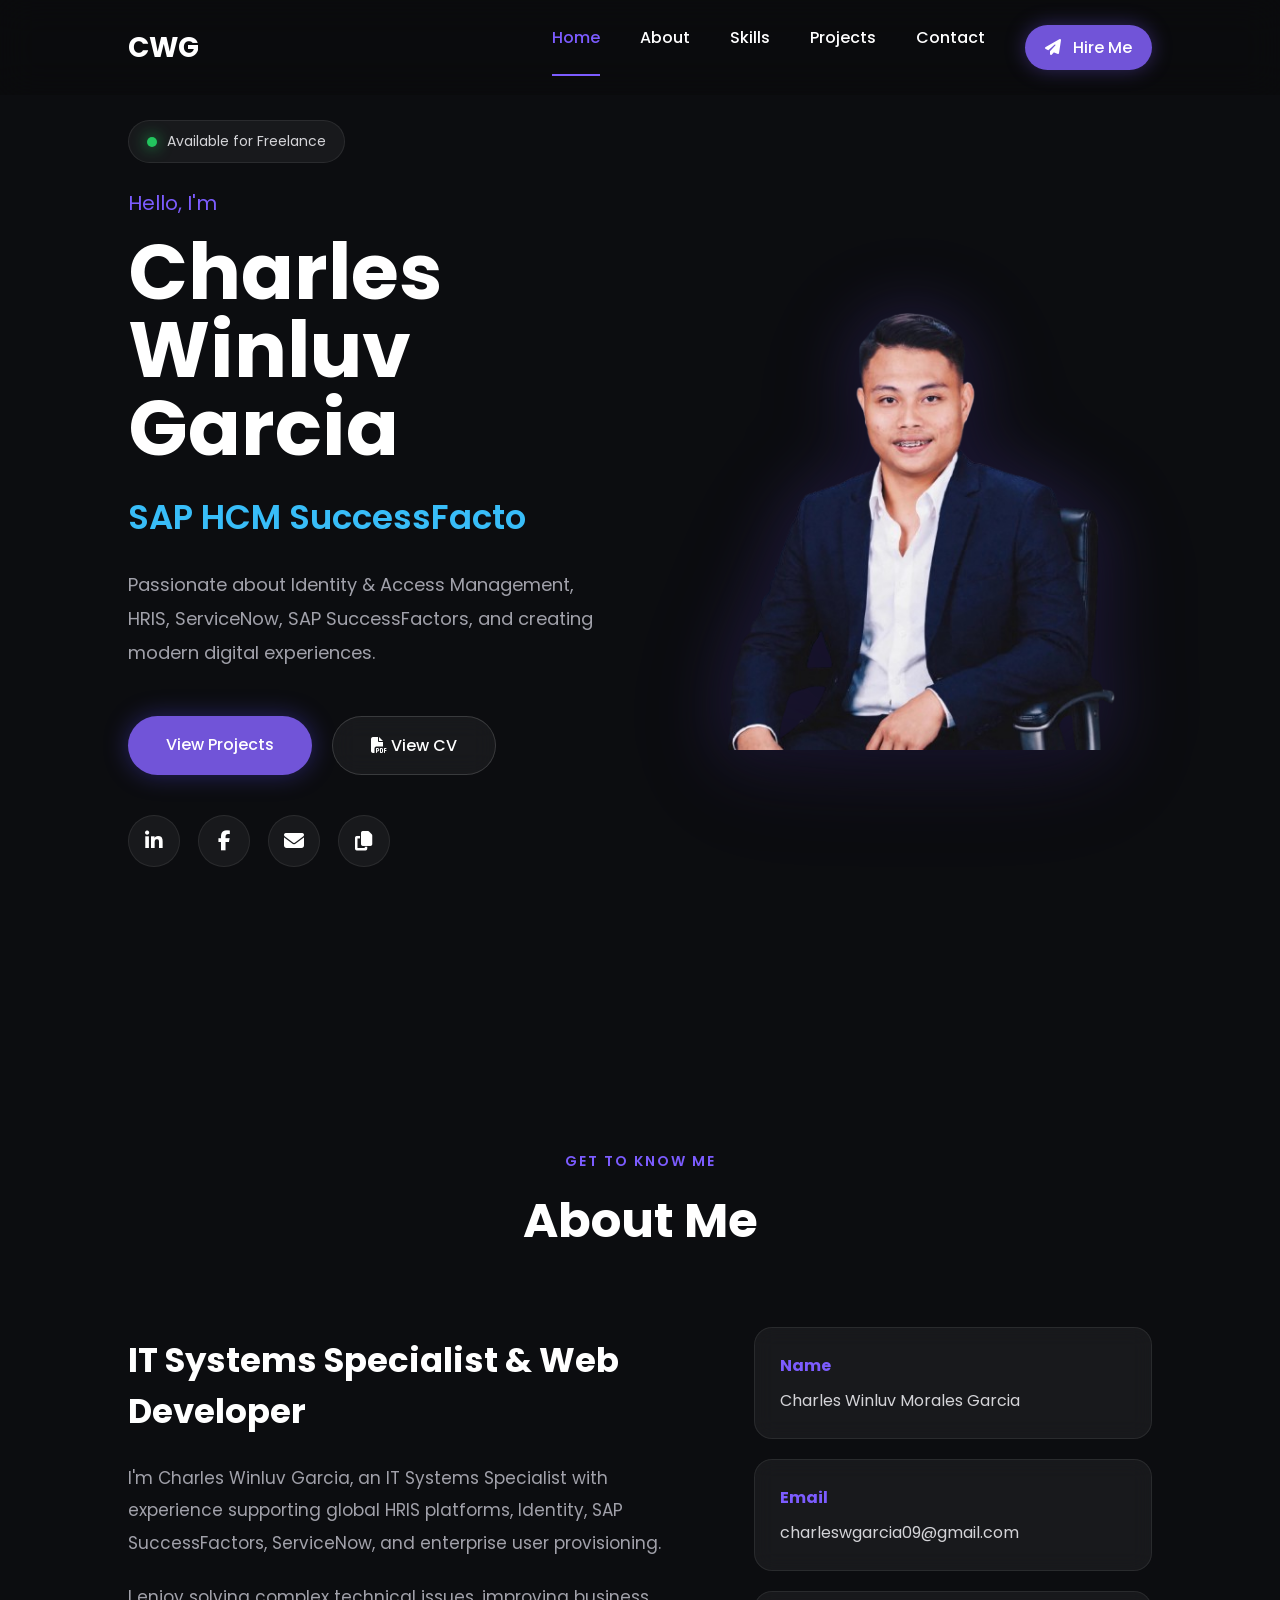
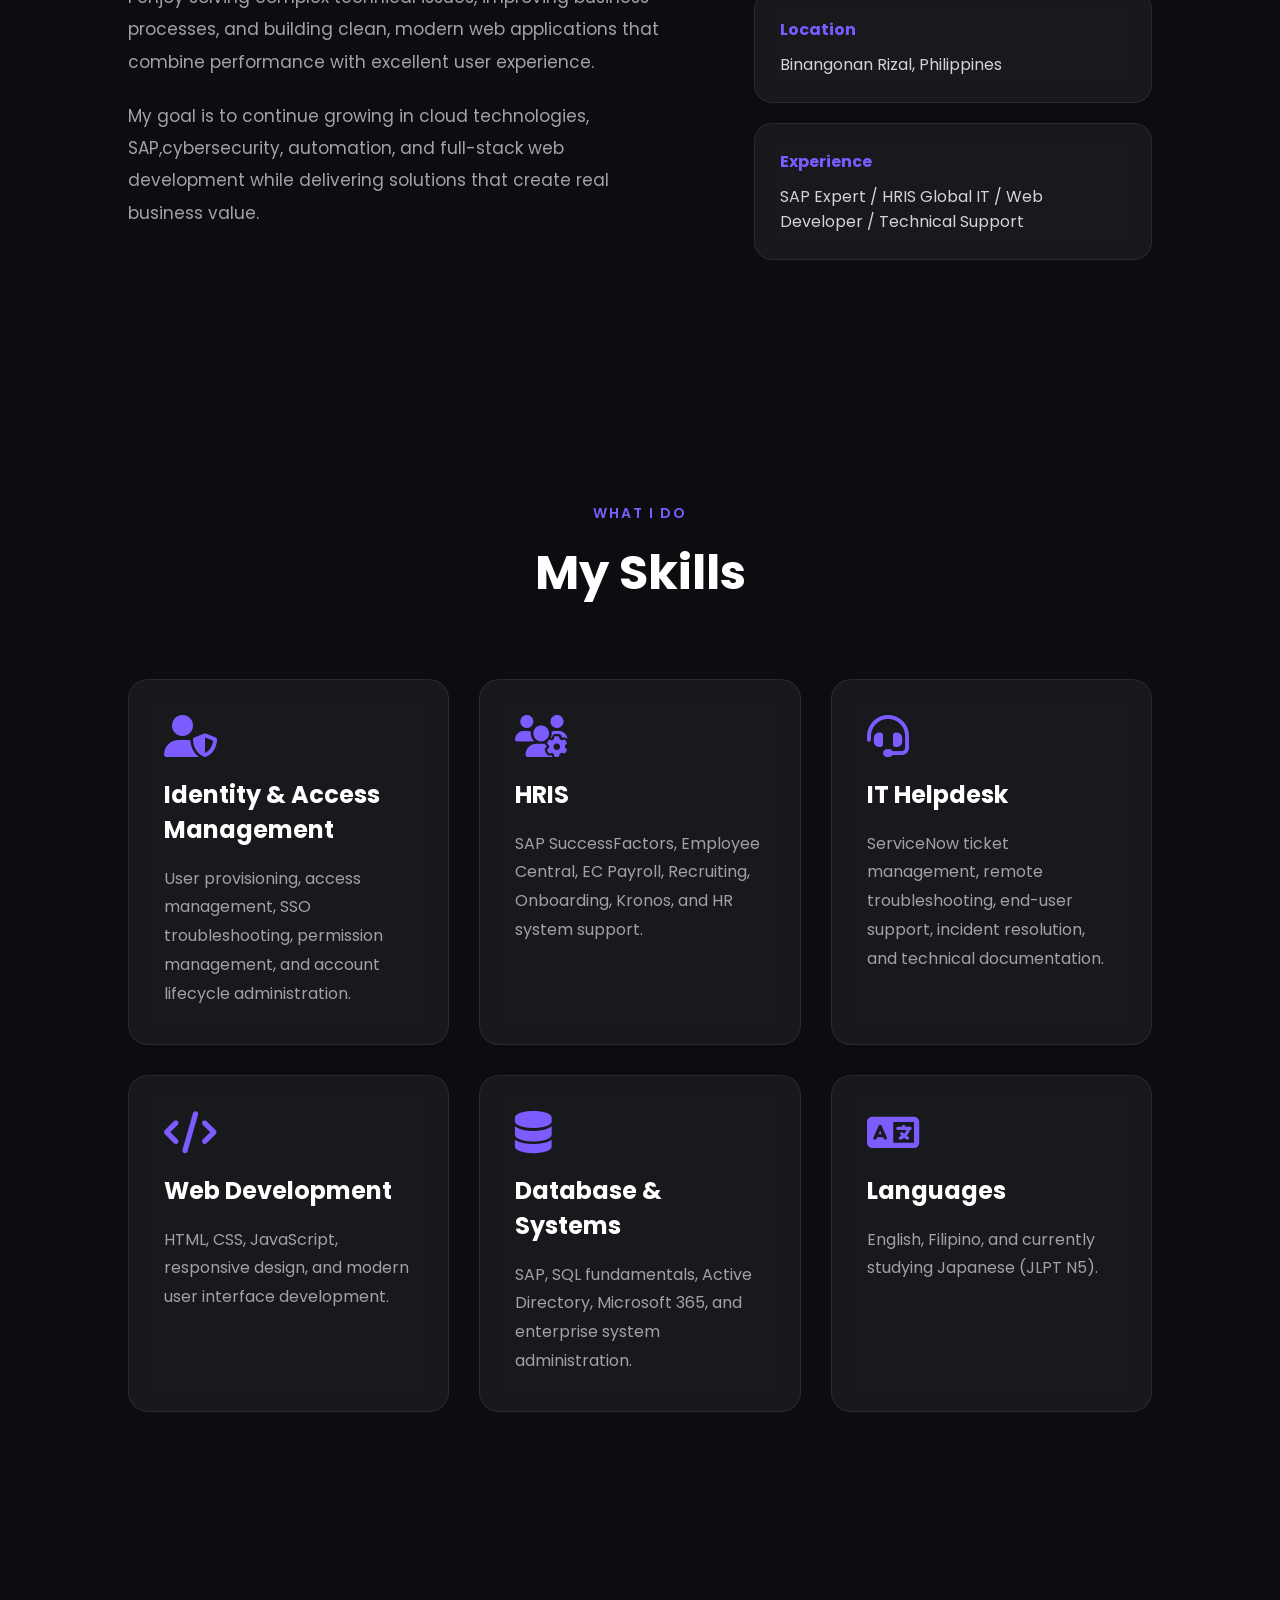
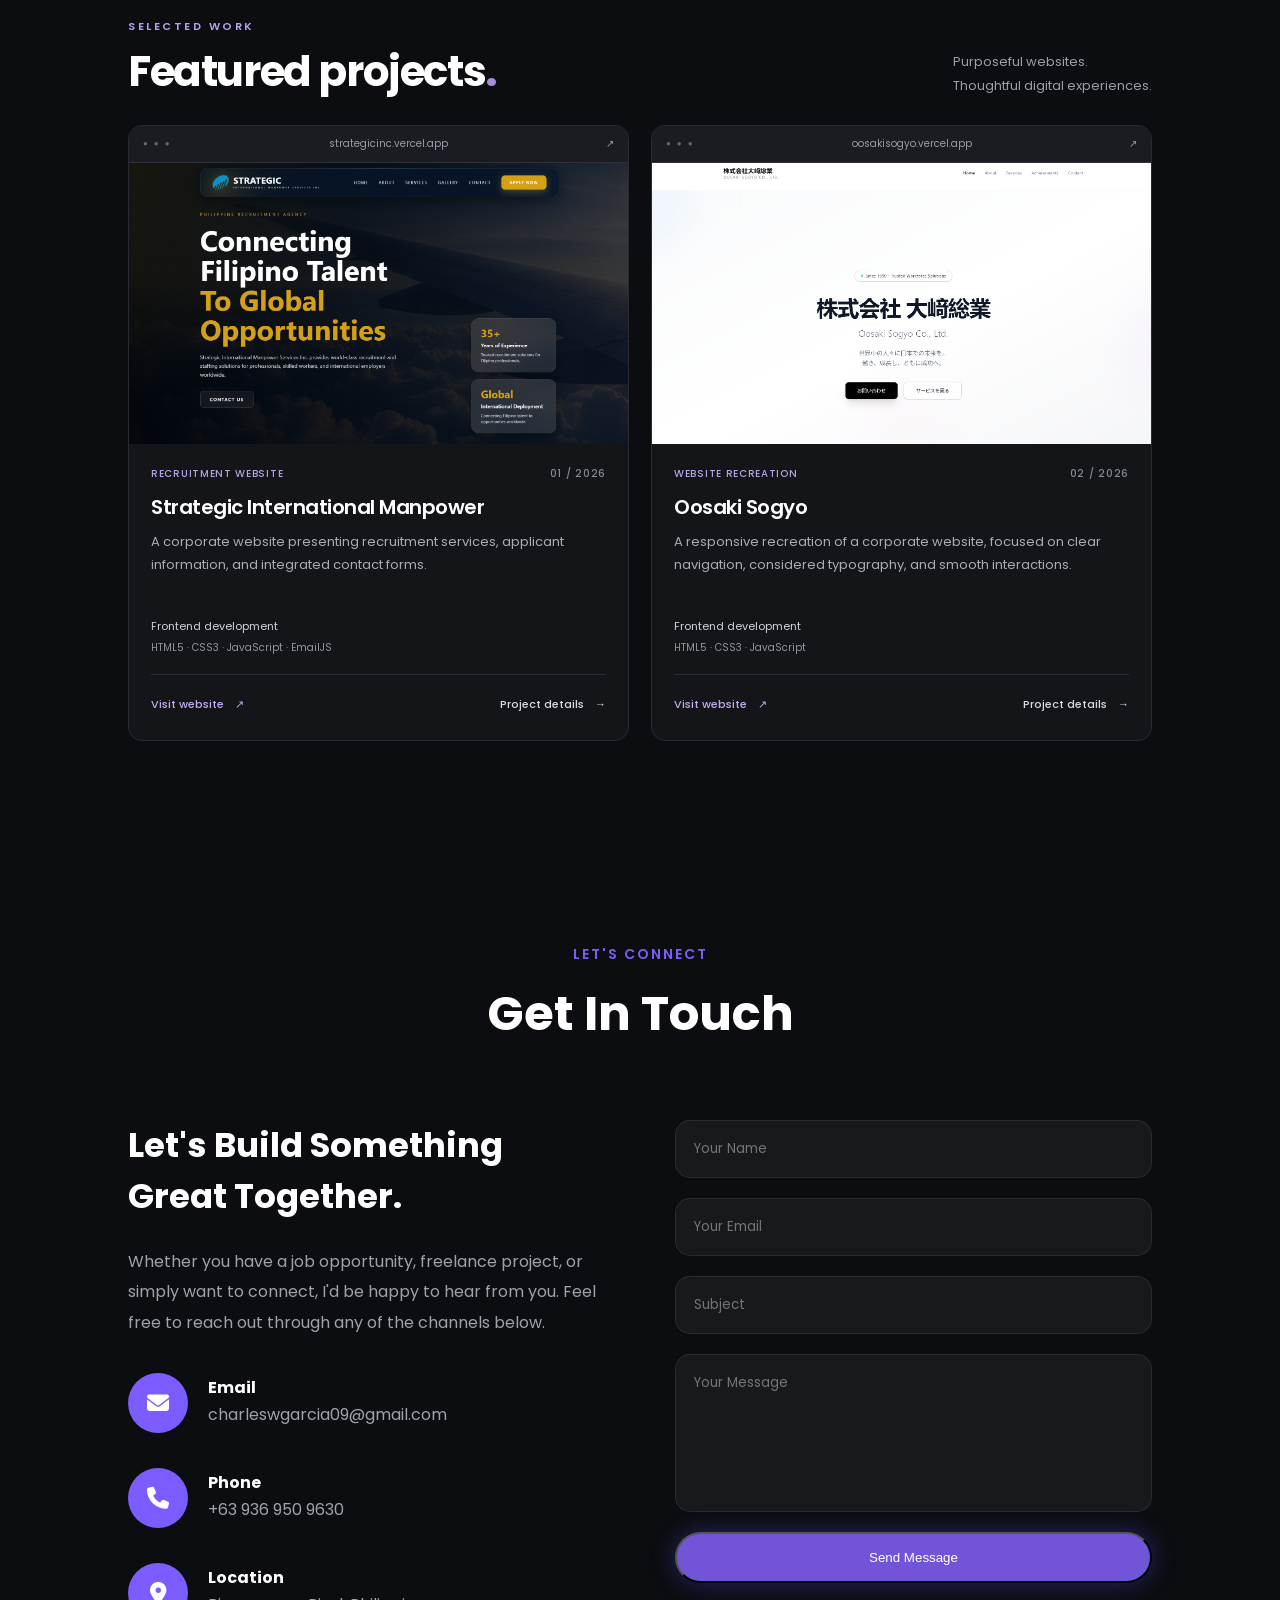
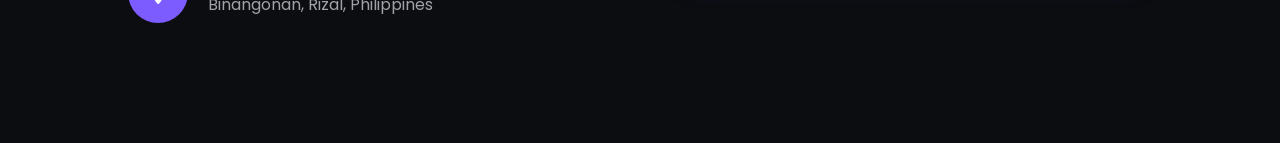
==== commit ab9432ec: "Upgrade portfolio projects and remove gradient backgrounds" ====
--- a/index.html
+++ b/index.html
@@ -21,13 +21,6 @@
 </head>
 
 <body>
-
-    <!-- Animated Background -->
-    <div class="background">
-        <div class="blur blur1"></div>
-        <div class="blur blur2"></div>
-        <div class="blur blur3"></div>
-    </div>
 
     <!-- Navigation -->
     <header class="navbar">
@@ -134,7 +127,6 @@
 <p class="copy-message" id="copyMessage">
     ✓ Email copied to clipboard!
 </p>
-            </div>
 
         </div>
 
@@ -264,171 +256,18 @@
 
 <!-- ================= PROJECTS ================= -->
 
-<section class="projects" id="projects">
-
-    <div class="section-title">
-        <span>My Portfolio</span>
-        <h2>Featured Projects</h2>
-        <p>
-            A collection of websites and applications showcasing my skills in
-            frontend development, responsive design, and modern user experiences.
-        </p>
-    </div>
-
-    <div class="projects-container">
-
-        <!-- ================= Project 1 ================= -->
-
-        <div class="project-card">
-
-            <div class="project-image">
-
-                <img src="assets/images/project1.png"
-                     alt="Strategic International Manpower">
-
-                <div class="project-status">
-                    ● Live
-                </div>
-
-            </div>
-
-            <div class="project-content">
-
-                <span class="project-tag">
-                    Corporate Recruitment Website
-                </span>
-
-                <h3>
-                    Strategic International Manpower Services Inc.
-                </h3>
-
-                <p>
-                    Designed and developed a professional recruitment agency
-                    website featuring a modern interface, responsive layouts,
-                    interactive animations, integrated contact forms,
-                    and a premium user experience.
-                </p>
-
-                <div class="tech-stack">
-
-                    <span>HTML5</span>
-                    <span>CSS3</span>
-                    <span>JavaScript</span>
-                    <span>EmailJS</span>
-                    <span>Responsive</span>
-
-                </div>
-
-                <div class="project-info">
-
-                    <div>
-                        <strong>Role</strong>
-                        <p>Frontend Developer</p>
-                    </div>
-
-                    <div>
-                        <strong>Year</strong>
-                        <p>2026</p>
-                    </div>
-
-                </div>
-
-                <div class="project-buttons">
-
-                    <a href="https://strategicinc.vercel.app/"
-                       target="_blank"
-                       class="btn primary">
-                        Live Demo
-                    </a>
-
-                    <a href="project-strategic.html"
-                       class="btn secondary">
-                        View Details
-                    </a>
-
-                </div>
-
-            </div>
-
-        </div>
-
-        <!-- ================= Project 2 ================= -->
-
-        <div class="project-card reverse">
-
-            <div class="project-image">
-
-                <img src="assets/images/project2.png"
-                     alt="Oosaki Sogyo">
-
-                <div class="project-status">
-                    ● Live
-                </div>
-
-            </div>
-
-            <div class="project-content">
-
-                <span class="project-tag">
-                    Corporate Website Recreation
-                </span>
-
-                <h3>
-                    Oosaki Sogyo Website Recreation
-                </h3>
-
-                <p>
-                    Recreated and modernized the Oosaki Sogyo corporate website
-                    with a strong emphasis on responsive layouts, smooth
-                    animations, intuitive navigation, and an enhanced visual
-                    experience using HTML, CSS, and JavaScript.
-                </p>
-
-                <div class="tech-stack">
-
-                    <span>HTML5</span>
-                    <span>CSS3</span>
-                    <span>JavaScript</span>
-                    <span>Responsive</span>
-                    <span>UI/UX</span>
-
-                </div>
-
-                <div class="project-info">
-
-                    <div>
-                        <strong>Role</strong>
-                        <p>Frontend Developer</p>
-                    </div>
-
-                    <div>
-                        <strong>Year</strong>
-                        <p>2026</p>
-                    </div>
-
-                </div>
-
-                <div class="project-buttons">
-
-                    <a href="https://oosakisogyo.vercel.app/"
-                       target="_blank"
-                       class="btn primary">
-                        Live Demo
-                    </a>
-
-                    <a href="project-oosaki.html"
-                       class="btn secondary">
-                        View Details
-                    </a>
-
-                </div>
-
-            </div>
-
-        </div>
-
-    </div>
-
+<section class="projects" id="projects" aria-labelledby="projects-title">
+    <div class="work-heading"><div><span class="work-eyebrow">SELECTED WORK</span><h2 id="projects-title">Featured projects<span>.</span></h2></div><p>Purposeful websites.<br>Thoughtful digital experiences.</p></div>
+    <div class="work-grid">
+      <article class="work-card">
+        <a class="work-preview" href="project-strategic.html" aria-label="View Strategic International Manpower project details"><div class="work-browser" aria-hidden="true"><span>● ● ●</span><span>strategicinc.vercel.app</span><span>↗</span></div><img src="assets/images/project1.png" alt="Strategic International Manpower website preview" loading="lazy" width="800" height="450"></a>
+        <div class="work-body"><div class="work-category"><span>Recruitment website</span><span class="work-number">01 / 2026</span></div><h3>Strategic International Manpower</h3><p>A corporate website presenting recruitment services, applicant information, and integrated contact forms.</p><div class="work-meta"><span>Frontend development</span><span>HTML5 · CSS3 · JavaScript · EmailJS</span></div><div class="work-links"><a href="https://strategicinc.vercel.app/" target="_blank" rel="noopener noreferrer">Visit website <span aria-hidden="true">↗</span><span class="sr-only"> (opens in a new tab)</span></a><a href="project-strategic.html">Project details <span aria-hidden="true">→</span></a></div></div>
+      </article>
+      <article class="work-card">
+        <a class="work-preview" href="project-oosaki.html" aria-label="View Oosaki Sogyo project details"><div class="work-browser" aria-hidden="true"><span>● ● ●</span><span>oosakisogyo.vercel.app</span><span>↗</span></div><img src="assets/images/project2.png" alt="Oosaki Sogyo website preview" loading="lazy" width="800" height="450"></a>
+        <div class="work-body"><div class="work-category"><span>Website recreation</span><span class="work-number">02 / 2026</span></div><h3>Oosaki Sogyo</h3><p>A responsive recreation of a corporate website, focused on clear navigation, considered typography, and smooth interactions.</p><div class="work-meta"><span>Frontend development</span><span>HTML5 · CSS3 · JavaScript</span></div><div class="work-links"><a href="https://oosakisogyo.vercel.app/" target="_blank" rel="noopener noreferrer">Visit website <span aria-hidden="true">↗</span><span class="sr-only"> (opens in a new tab)</span></a><a href="project-oosaki.html">Project details <span aria-hidden="true">→</span></a></div></div>
+      </article>
+    </div>
 </section>
 
 <!-- ================= CONTACT ================= -->
--- a/css/style.css
+++ b/css/style.css
@@ -205,7 +205,7 @@
 }
 
 .primary{
-    background:linear-gradient(135deg,#7c5cff,#4F46E5);
+    background:#17171b;
     color:#fff;
     box-shadow:0 0 25px rgba(79,70,229,.4);
 }
@@ -994,10 +994,7 @@
 
     inset:0;
 
-    background:linear-gradient(
-        rgba(0,0,0,.75),
-        rgba(9,9,11,.95)
-    );
+    background:#17171b;
 
     display:flex;
 
@@ -1160,7 +1157,7 @@
 .hire-nav{
     padding:10px 20px;
     border-radius:999px;
-    background:linear-gradient(135deg,#7c5cff,#4F46E5);
+    background:#17171b;
     color:#fff !important;
     box-shadow:0 0 20px rgba(124,92,255,.35);
     transition:.35s ease;
@@ -1248,7 +1245,7 @@
 
     display:block;
 
-    background:linear-gradient(135deg,#7c5cff,#38bdf8);
+    background:#17171b;
 
     background-clip:text;
     -webkit-background-clip:text;
@@ -1348,7 +1345,7 @@
 
     border-radius:18px;
 
-    background:linear-gradient(135deg,#7c5cff,#38bdf8);
+    background:#17171b;
 
     color:#fff;
 
@@ -1506,7 +1503,7 @@
 
     border-radius:50%;
 
-    background:linear-gradient(135deg,#7c5cff,#38bdf8);
+    background:#17171b;
 
     color:#fff;
 
@@ -1742,7 +1739,7 @@
 .hire-nav{
     padding:10px 20px;
     border-radius:999px;
-    background:linear-gradient(135deg,#7c5cff,#4F46E5);
+    background:#17171b;
     color:#fff !important;
     box-shadow:0 0 20px rgba(124,92,255,.35);
     transition:.35s ease;
@@ -1805,7 +1802,7 @@
 
 .hire-hero h1 span{
     display:block;
-    background:linear-gradient(135deg,#7c5cff,#38bdf8);
+    background:#17171b;
     background-clip:text;
     -webkit-background-clip:text;
     color:transparent;
@@ -1872,7 +1869,7 @@
 
     margin-bottom:10px;
 
-    background:linear-gradient(135deg,#7c5cff,#38bdf8);
+    background:#17171b;
 
     background-clip:text;
     -webkit-background-clip:text;
@@ -1929,7 +1926,7 @@
 
     border-radius:18px;
 
-    background:linear-gradient(135deg,#7c5cff,#38bdf8);
+    background:#17171b;
 
     color:#fff;
 
@@ -2073,7 +2070,7 @@
 
     border-radius:50%;
 
-    background:linear-gradient(135deg,#7c5cff,#38bdf8);
+    background:#17171b;
 
     color:#fff;
 
@@ -2320,3 +2317,54 @@
     pointer-events: none;
 }
 
+
+/* Portfolio refinement: solid surfaces and compact selected work. */
+.background { display:none; }
+body { background:#0c0d10; }
+section[id] { scroll-margin-top:110px; }
+.btn.primary, .hire-nav, .service-icon, .process-number { background:#7154d8; }
+.hire-hero h1 span, .stat-card h2 { background:none; color:#aa94f0; -webkit-text-fill-color:currentColor; }
+a:focus-visible, button:focus-visible { outline:2px solid #bba7ff; outline-offset:5px; }
+.sr-only { position:absolute; width:1px; height:1px; padding:0; margin:-1px; overflow:hidden; clip:rect(0,0,0,0); white-space:nowrap; border:0; }
+.projects { padding:80px 10%; }
+.work-heading { display:flex; align-items:flex-end; justify-content:space-between; gap:24px; margin-bottom:28px; }
+.work-eyebrow { color:#b4a1ed; font-size:11px; font-weight:600; letter-spacing:2.5px; }
+.work-heading h2 { font-size:clamp(28px,3.3vw,42px); line-height:1.2; letter-spacing:-1.4px; margin-top:10px; }
+.work-heading h2 span { color:#a58add; }
+.work-heading > p { color:#9c9da8; font-size:13px; line-height:1.8; }
+.work-grid { display:grid; grid-template-columns:repeat(2,minmax(0,1fr)); gap:22px; }
+.work-card { min-width:0; background:#141519; border:1px solid #2a2b32; border-radius:14px; overflow:hidden; transition:border-color .2s,transform .2s; }
+.work-card:hover { border-color:#72618e; transform:translateY(-3px); }
+.work-preview { display:block; color:#9a9ba6; text-decoration:none; background:#1b1c22; overflow:hidden; }
+.work-browser { display:flex; justify-content:space-between; align-items:center; padding:10px 14px; font-size:10px; border-bottom:1px solid #30313a; }
+.work-browser > span:first-child { color:#656671; font-size:8px; letter-spacing:2px; }
+.work-preview img { display:block; width:100%; aspect-ratio:16/9; height:auto; object-fit:cover; object-position:top; transition:transform .35s; }
+.work-preview:hover img { transform:scale(1.025); }
+.work-body { padding:22px; }
+.work-category { display:flex; justify-content:space-between; gap:12px; color:#b5a2e4; font-size:10px; font-weight:500; letter-spacing:.7px; text-transform:uppercase; }
+.work-number { color:#878994; white-space:nowrap; }
+.work-body h3 { font-size:20px; font-weight:600; letter-spacing:-.5px; line-height:1.35; margin:12px 0 10px; }
+.work-body > p { color:#aaabb5; font-size:13px; line-height:1.75; min-height:69px; }
+.work-meta { display:grid; gap:5px; margin:18px 0; font-size:10px; color:#92949f; }
+.work-meta > span:first-child { color:#d1d1da; font-size:11px; }
+.work-links { display:flex; align-items:center; justify-content:space-between; gap:12px; padding-top:16px; border-top:1px solid #2b2c34; }
+.work-links a { color:#d9d9e1; font-size:11px; font-weight:500; text-decoration:none; padding:5px 0; }
+.work-links a:first-child { color:#c2acef; }
+.work-links a:hover { color:#fff; text-decoration:underline; text-underline-offset:5px; }
+.work-links a > span[aria-hidden] { margin-left:8px; }
+@media(max-width:900px) {
+ .navbar,.navbar.scrolled { padding:16px 6%; } nav { gap:16px; align-items:center; } nav a { font-size:12px; }
+ .hero { gap:24px; padding:140px 6% 70px; } .hero h1 { font-size:44px; }
+ .projects { padding:64px 6%; } .work-body { padding:18px; }
+}
+@media(max-width:640px) {
+ .navbar,.navbar.scrolled { flex-wrap:wrap; gap:12px; } .logo { font-size:22px; } nav { width:100%; justify-content:space-between; gap:8px; } nav a { font-size:10px; } .hire-nav { padding:7px 10px; } .hire-nav i { display:none; }
+ .hero { flex-direction:column; padding-top:155px; } .hero h1 { font-size:40px; } .hero-right img { max-width:300px; }
+ .about,.skills,.contact { padding:64px 6%; } .about-container,.contact-container { grid-template-columns:1fr; gap:30px; } .skills-grid { grid-template-columns:1fr; } .info-card p { overflow-wrap:anywhere; }
+ .work-heading { display:block; } .work-heading > p { margin-top:14px; } .work-heading > p br { display:none; }
+ .work-grid { grid-template-columns:1fr; gap:20px; } .work-body > p { min-height:0; }
+ .project-hero { min-height:640px; } .project-hero h1 { font-size:30px; } .project-details { padding:50px 6%; } .gallery { grid-template-columns:1fr; }
+}
+@media(prefers-reduced-motion:reduce) { html { scroll-behavior:auto; } *,*::before,*::after { animation:none !important; transition:none !important; } }
+/* A solid translucent overlay keeps case-study text legible over the preview. */
+.project-hero .overlay { background:rgba(12,13,16,.92); }
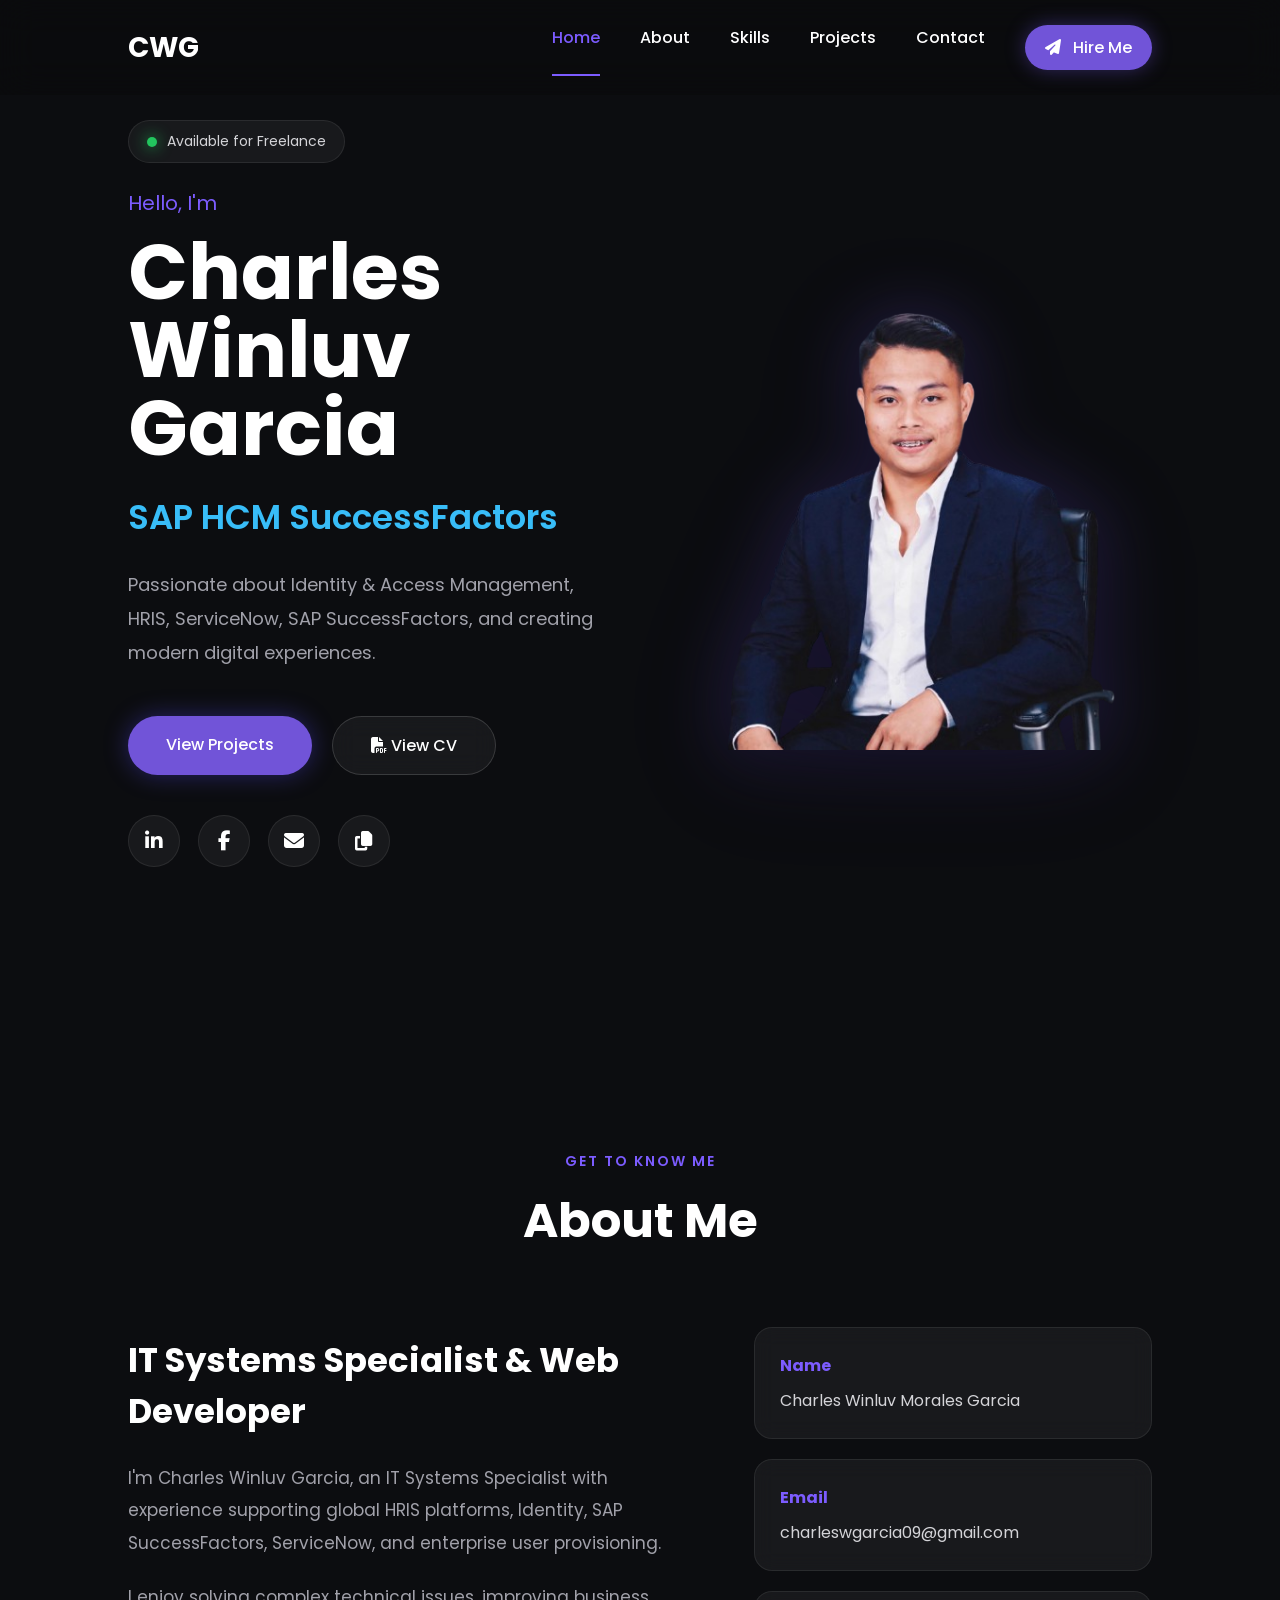
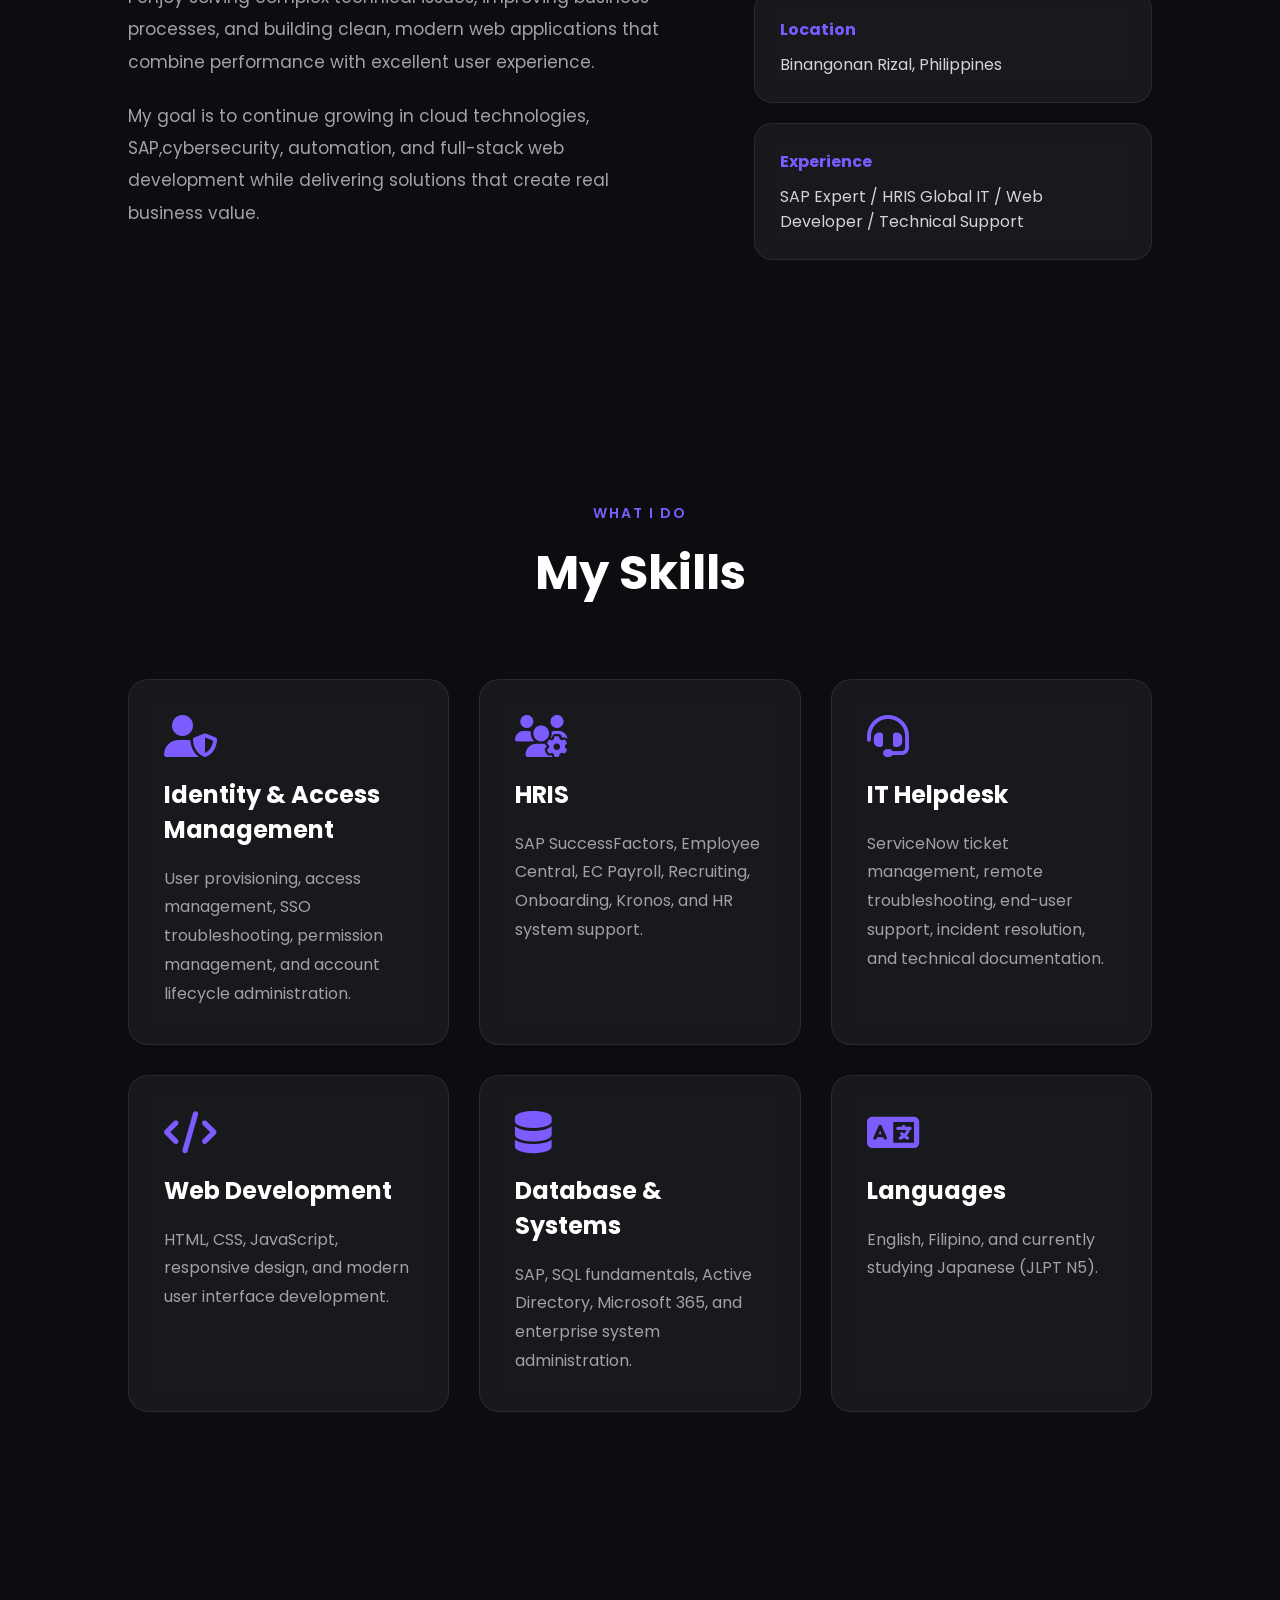
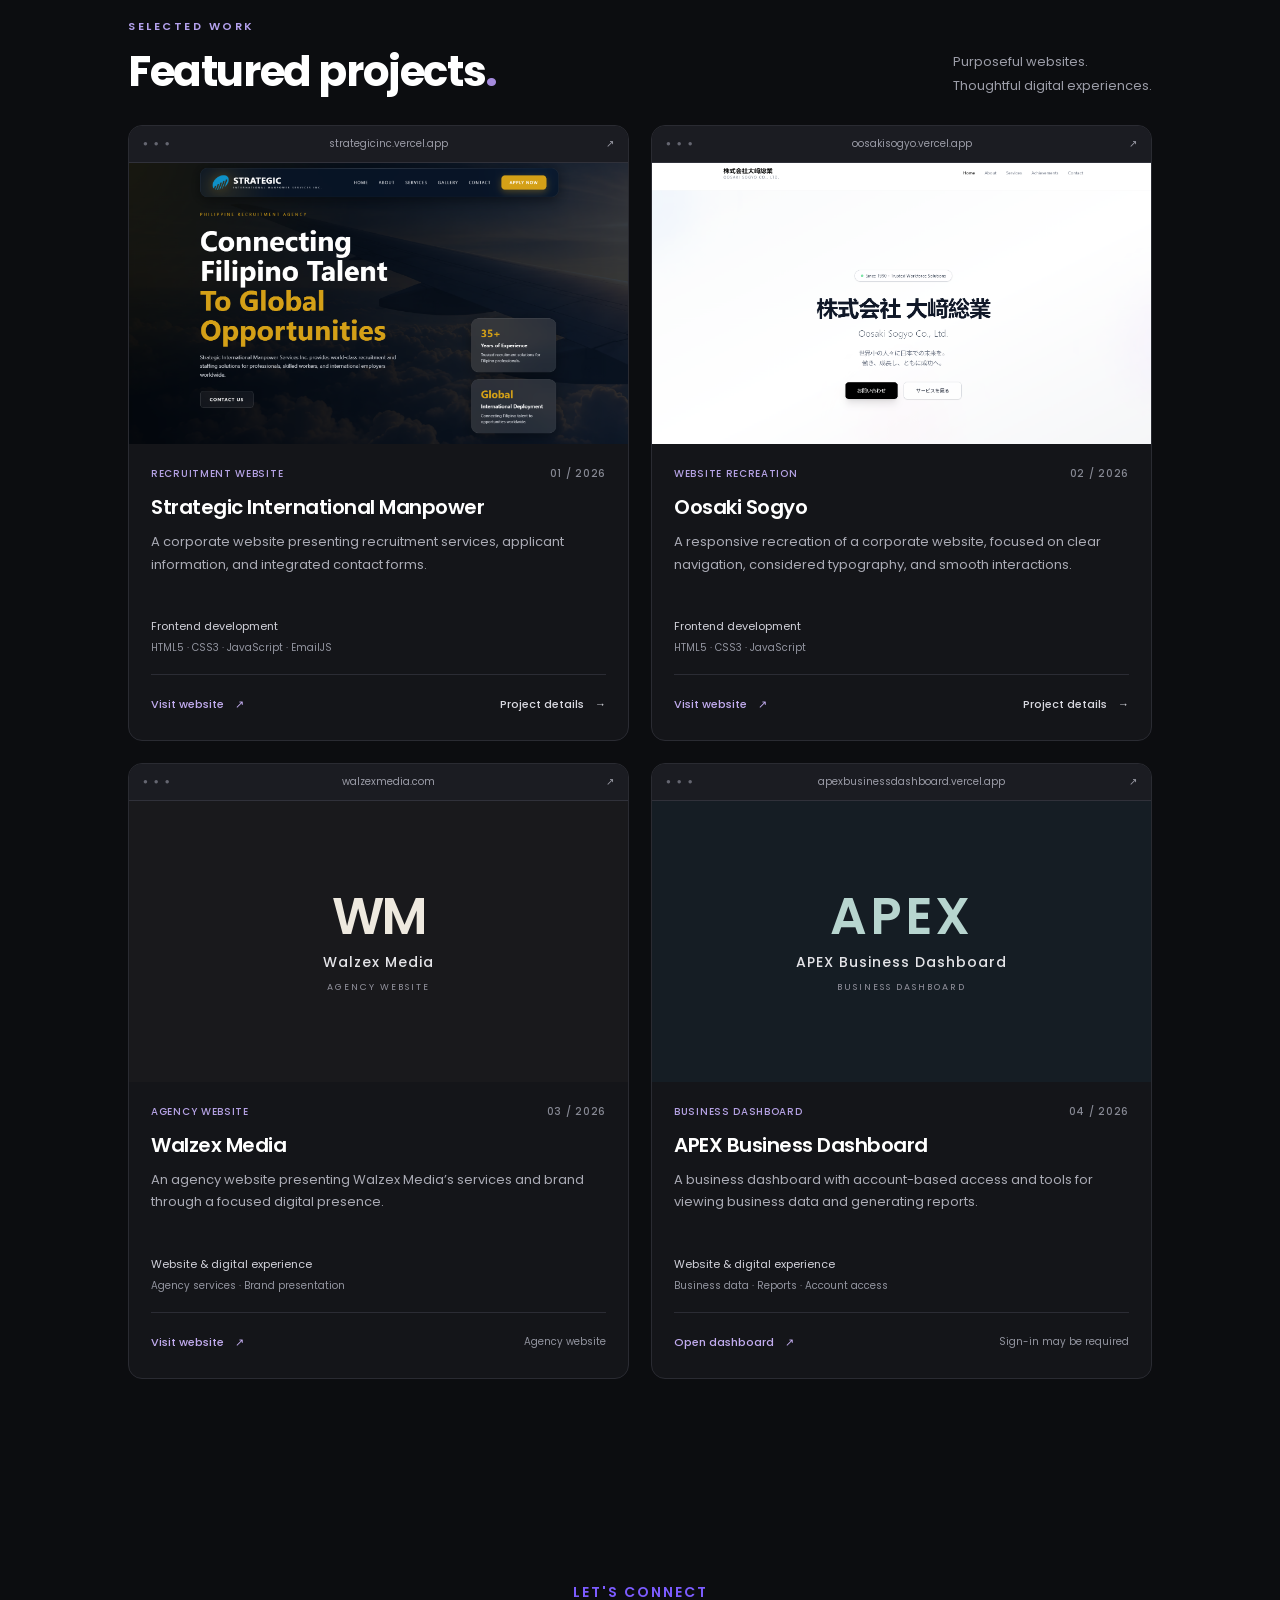
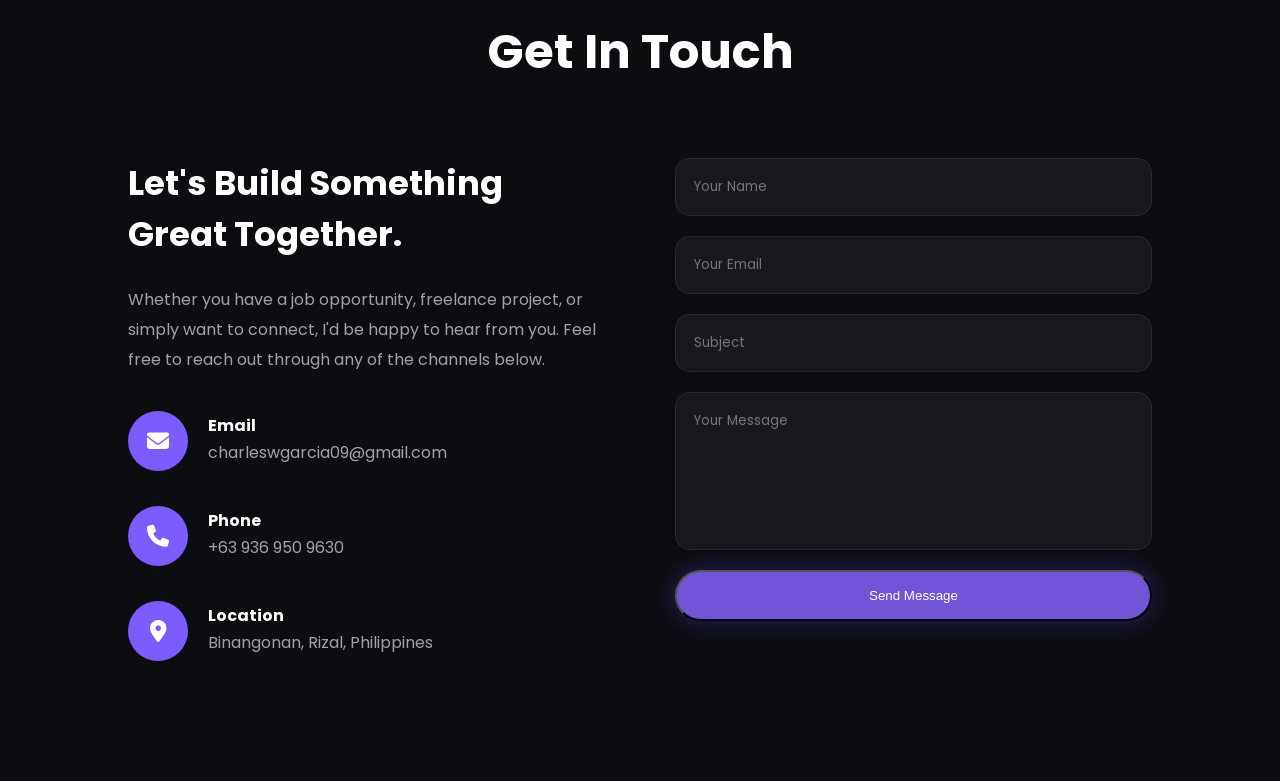
==== commit 6ade605c: "Add Walzex Media and APEX dashboard projects" ====
--- a/index.html
+++ b/index.html
@@ -267,6 +267,20 @@
         <a class="work-preview" href="project-oosaki.html" aria-label="View Oosaki Sogyo project details"><div class="work-browser" aria-hidden="true"><span>● ● ●</span><span>oosakisogyo.vercel.app</span><span>↗</span></div><img src="assets/images/project2.png" alt="Oosaki Sogyo website preview" loading="lazy" width="800" height="450"></a>
         <div class="work-body"><div class="work-category"><span>Website recreation</span><span class="work-number">02 / 2026</span></div><h3>Oosaki Sogyo</h3><p>A responsive recreation of a corporate website, focused on clear navigation, considered typography, and smooth interactions.</p><div class="work-meta"><span>Frontend development</span><span>HTML5 · CSS3 · JavaScript</span></div><div class="work-links"><a href="https://oosakisogyo.vercel.app/" target="_blank" rel="noopener noreferrer">Visit website <span aria-hidden="true">↗</span><span class="sr-only"> (opens in a new tab)</span></a><a href="project-oosaki.html">Project details <span aria-hidden="true">→</span></a></div></div>
       </article>
+      <article class="work-card">
+        <a class="work-preview work-brand-preview walzex-preview" href="https://walzexmedia.com/" target="_blank" rel="noopener noreferrer" aria-label="Visit Walzex Media (opens in a new tab)">
+          <div class="work-browser" aria-hidden="true"><span>● ● ●</span><span>walzexmedia.com</span><span>↗</span></div>
+          <div class="work-brand-art"><span class="work-brand-monogram">WM</span><span class="work-brand-name">Walzex Media</span><span class="work-brand-caption">Agency website</span></div>
+        </a>
+        <div class="work-body"><div class="work-category"><span>Agency website</span><span class="work-number">03 / 2026</span></div><h3>Walzex Media</h3><p>An agency website presenting Walzex Media’s services and brand through a focused digital presence.</p><div class="work-meta"><span>Website &amp; digital experience</span><span>Agency services · Brand presentation</span></div><div class="work-links"><a href="https://walzexmedia.com/" target="_blank" rel="noopener noreferrer">Visit website <span aria-hidden="true">↗</span><span class="sr-only"> (opens in a new tab)</span></a><span class="work-link-note">Agency website</span></div></div>
+      </article>
+      <article class="work-card">
+        <a class="work-preview work-brand-preview apex-preview" href="https://apexbusinessdashboard.vercel.app/" target="_blank" rel="noopener noreferrer" aria-label="Visit APEX Business Dashboard (opens in a new tab)">
+          <div class="work-browser" aria-hidden="true"><span>● ● ●</span><span>apexbusinessdashboard.vercel.app</span><span>↗</span></div>
+          <div class="work-brand-art"><span class="work-brand-monogram">APEX</span><span class="work-brand-name">APEX Business Dashboard</span><span class="work-brand-caption">Business dashboard</span></div>
+        </a>
+        <div class="work-body"><div class="work-category"><span>Business dashboard</span><span class="work-number">04 / 2026</span></div><h3>APEX Business Dashboard</h3><p>A business dashboard with account-based access and tools for viewing business data and generating reports.</p><div class="work-meta"><span>Website &amp; digital experience</span><span>Business data · Reports · Account access</span></div><div class="work-links"><a href="https://apexbusinessdashboard.vercel.app/" target="_blank" rel="noopener noreferrer">Open dashboard <span aria-hidden="true">↗</span><span class="sr-only"> (opens in a new tab)</span></a><span class="work-link-note">Sign-in may be required</span></div></div>
+      </article>
     </div>
 </section>
 
--- a/css/style.css
+++ b/css/style.css
@@ -2368,3 +2368,12 @@
 @media(prefers-reduced-motion:reduce) { html { scroll-behavior:auto; } *,*::before,*::after { animation:none !important; transition:none !important; } }
 /* A solid translucent overlay keeps case-study text legible over the preview. */
 .project-hero .overlay { background:rgba(12,13,16,.92); }
+
+/* Typographic covers for projects without supplied screenshots. */
+.work-brand-art { aspect-ratio:16/9; display:flex; flex-direction:column; align-items:center; justify-content:center; gap:8px; background:#19191c; }
+.work-brand-monogram { font-size:clamp(34px,4vw,56px); font-weight:600; line-height:1.1; letter-spacing:-3px; color:#eee9df; }
+.work-brand-name { font-size:14px; font-weight:500; letter-spacing:1px; color:#e4e4e8; }
+.work-brand-caption { font-size:9px; text-transform:uppercase; letter-spacing:2px; color:#92929d; }
+.apex-preview .work-brand-art { background:#151d24; }
+.apex-preview .work-brand-monogram { color:#b7d5cf; letter-spacing:3px; }
+.work-link-note { font-size:10px; color:#92949f; }
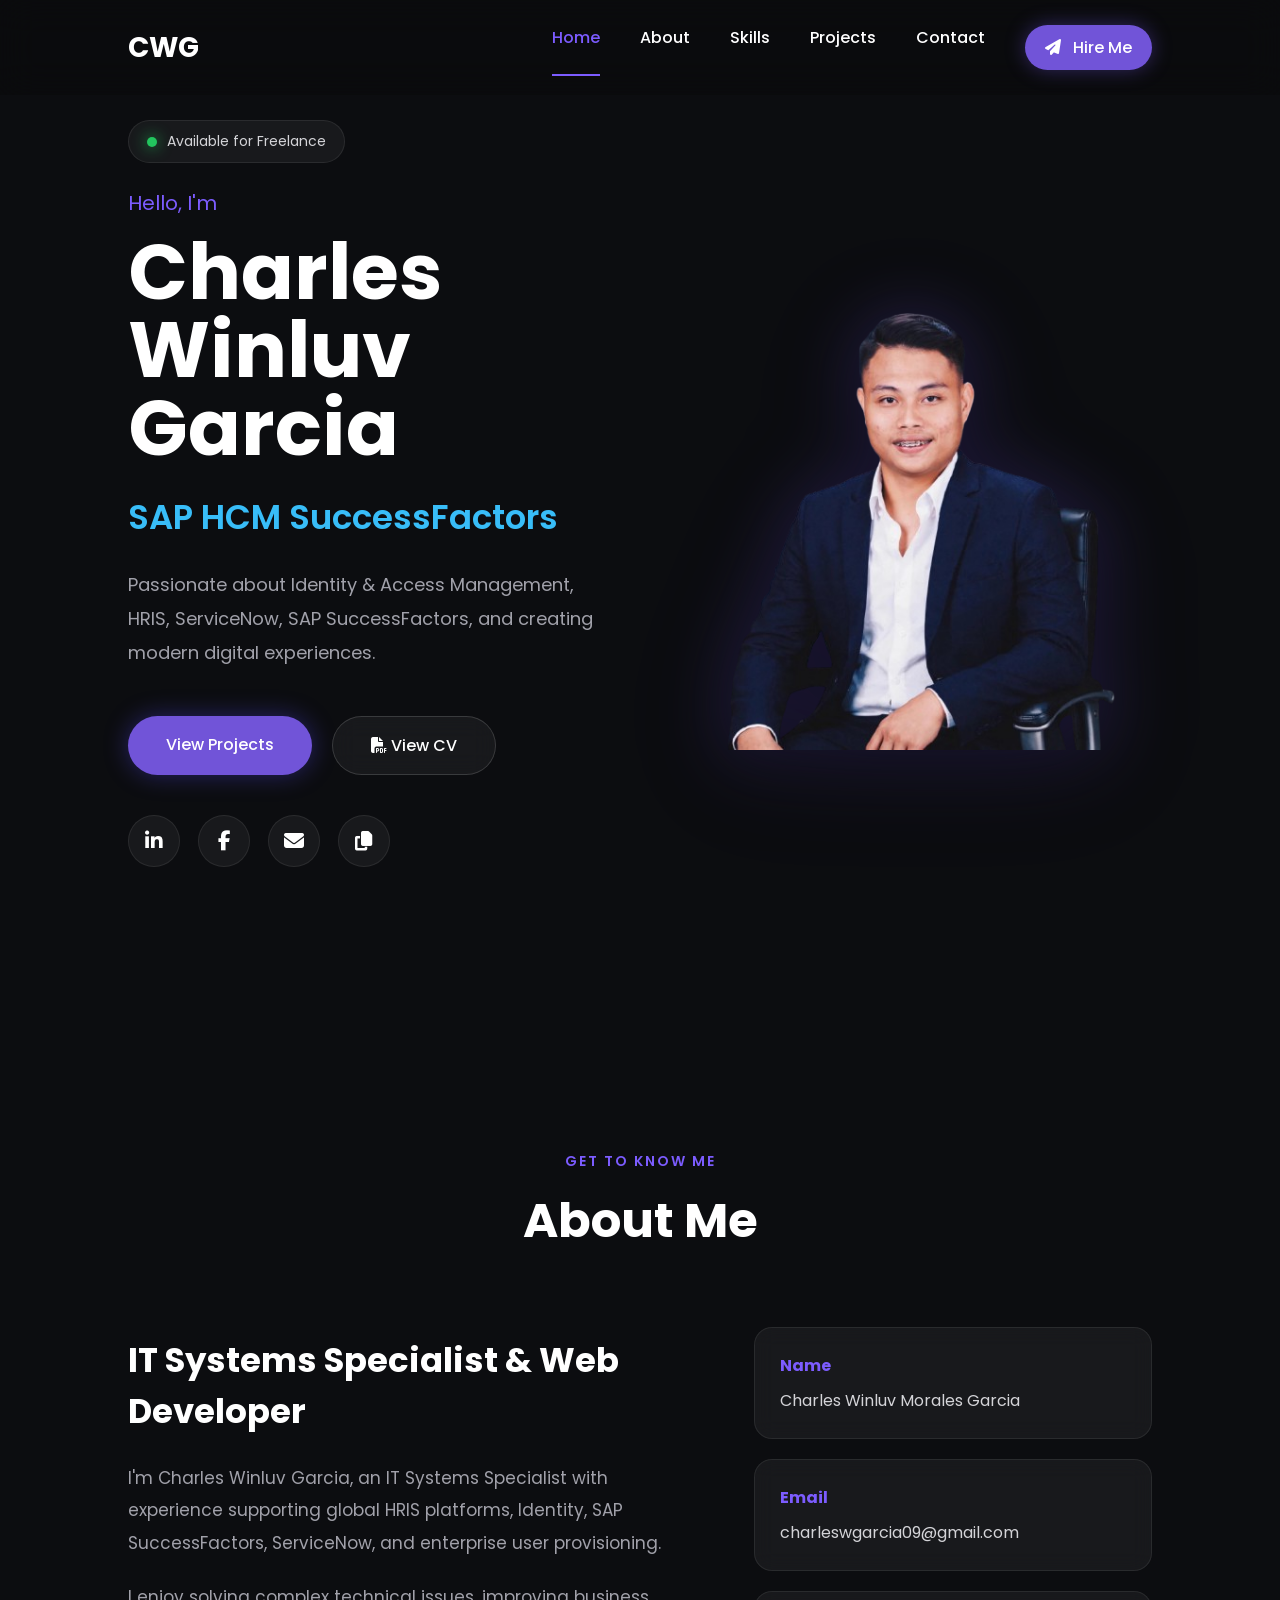
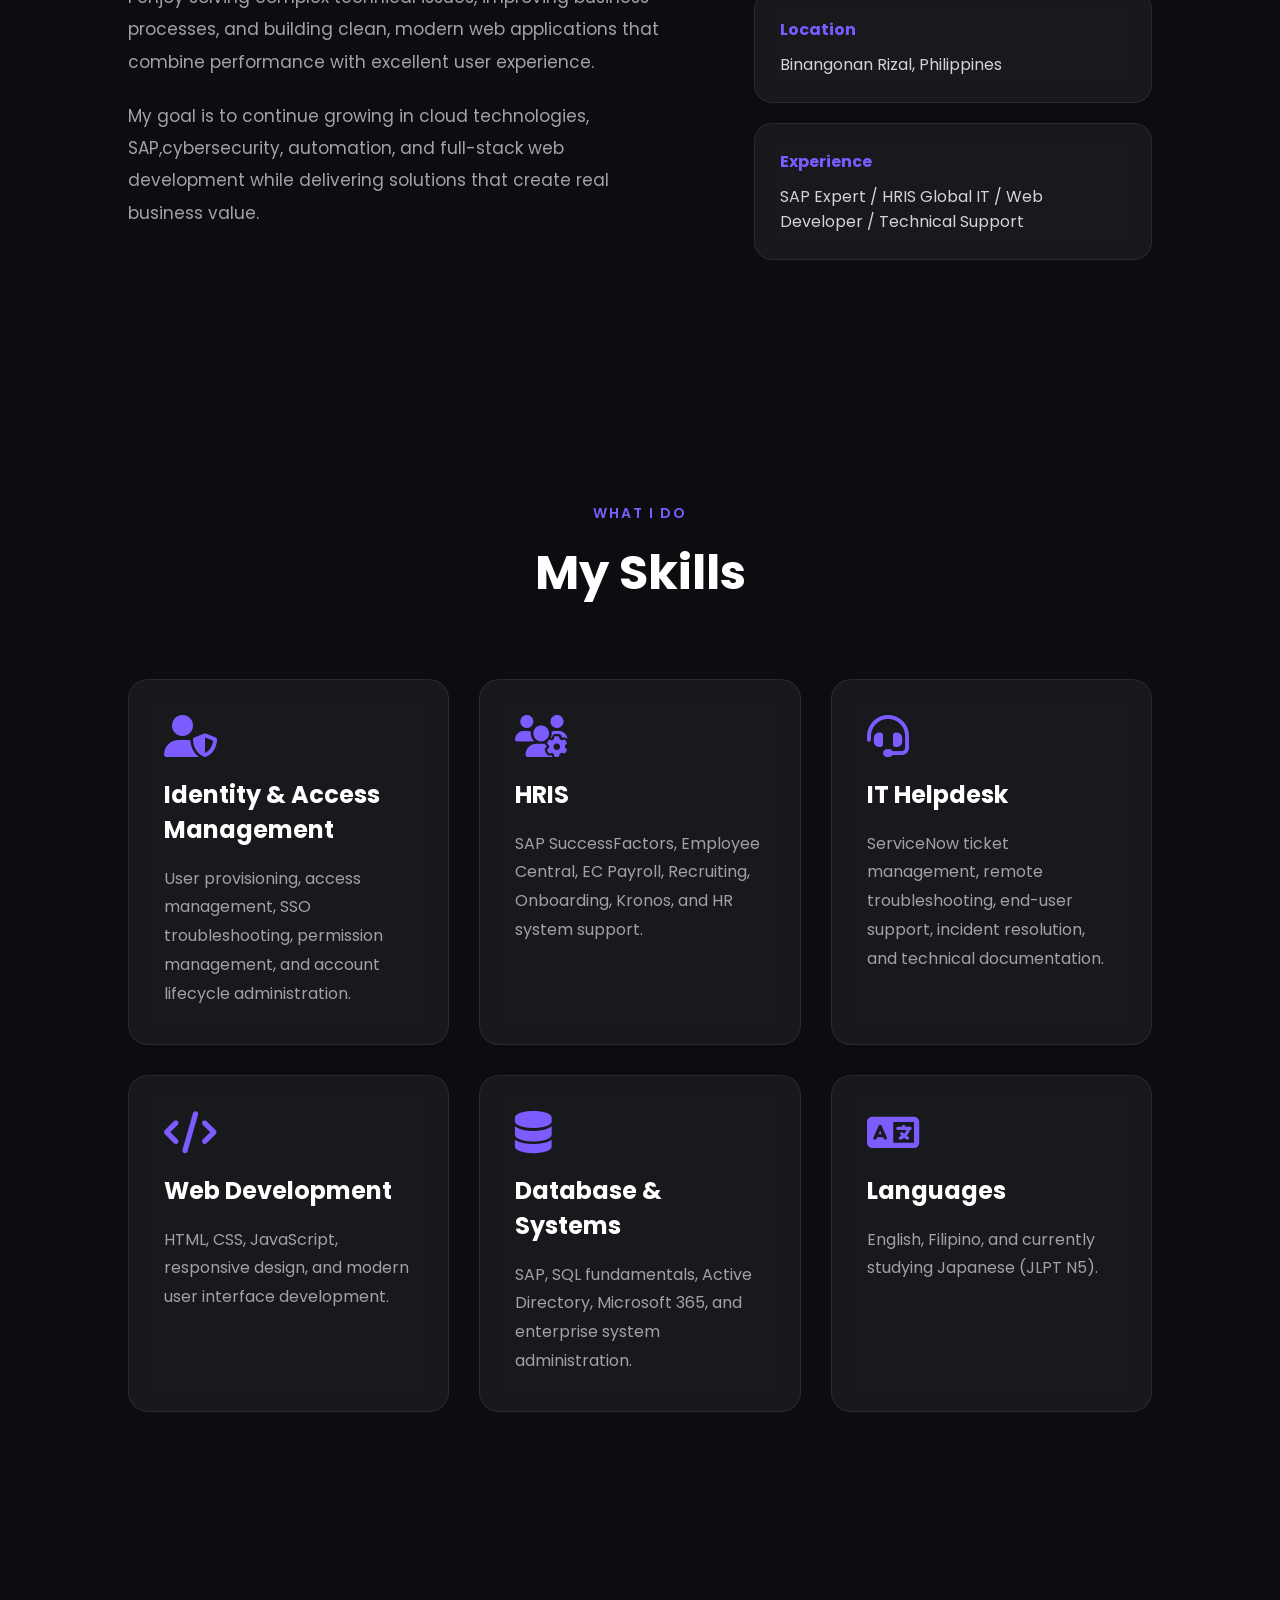
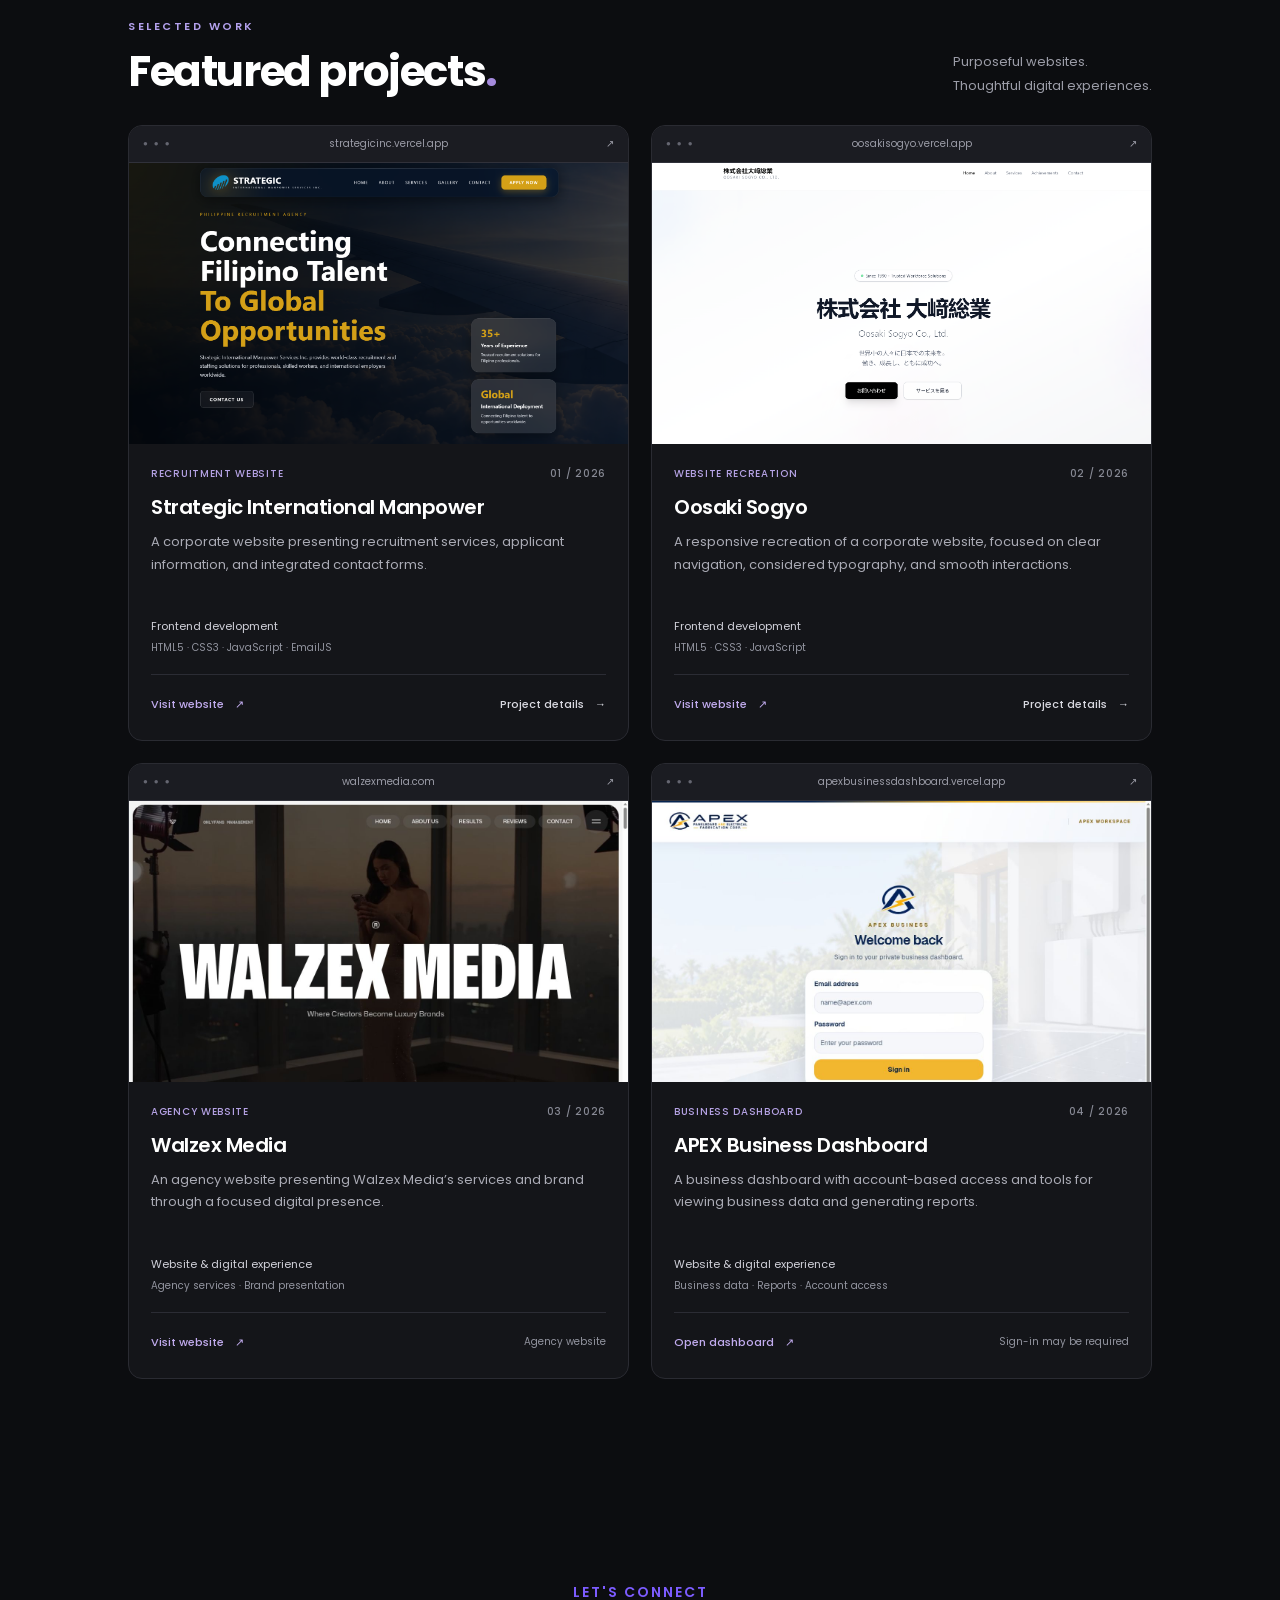
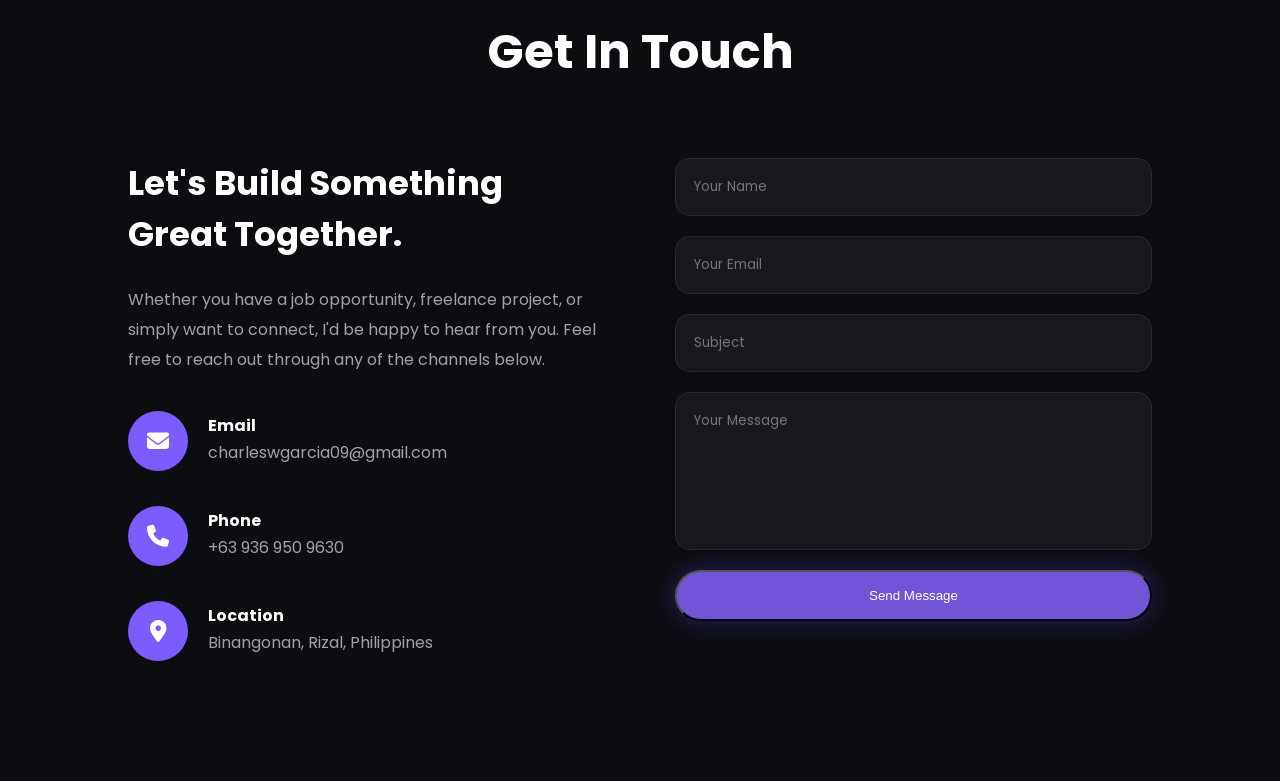
==== commit 1a31e4f6: "Add Walzex and APEX website thumbnails" ====
--- a/index.html
+++ b/index.html
@@ -268,16 +268,16 @@
         <div class="work-body"><div class="work-category"><span>Website recreation</span><span class="work-number">02 / 2026</span></div><h3>Oosaki Sogyo</h3><p>A responsive recreation of a corporate website, focused on clear navigation, considered typography, and smooth interactions.</p><div class="work-meta"><span>Frontend development</span><span>HTML5 · CSS3 · JavaScript</span></div><div class="work-links"><a href="https://oosakisogyo.vercel.app/" target="_blank" rel="noopener noreferrer">Visit website <span aria-hidden="true">↗</span><span class="sr-only"> (opens in a new tab)</span></a><a href="project-oosaki.html">Project details <span aria-hidden="true">→</span></a></div></div>
       </article>
       <article class="work-card">
-        <a class="work-preview work-brand-preview walzex-preview" href="https://walzexmedia.com/" target="_blank" rel="noopener noreferrer" aria-label="Visit Walzex Media (opens in a new tab)">
+        <a class="work-preview" href="https://walzexmedia.com/" target="_blank" rel="noopener noreferrer" aria-label="Visit Walzex Media (opens in a new tab)">
           <div class="work-browser" aria-hidden="true"><span>● ● ●</span><span>walzexmedia.com</span><span>↗</span></div>
-          <div class="work-brand-art"><span class="work-brand-monogram">WM</span><span class="work-brand-name">Walzex Media</span><span class="work-brand-caption">Agency website</span></div>
+          <img src="assets/images/walzex-thumbnail.jpg" alt="Walzex Media homepage" loading="lazy" width="1348" height="926">
         </a>
         <div class="work-body"><div class="work-category"><span>Agency website</span><span class="work-number">03 / 2026</span></div><h3>Walzex Media</h3><p>An agency website presenting Walzex Media’s services and brand through a focused digital presence.</p><div class="work-meta"><span>Website &amp; digital experience</span><span>Agency services · Brand presentation</span></div><div class="work-links"><a href="https://walzexmedia.com/" target="_blank" rel="noopener noreferrer">Visit website <span aria-hidden="true">↗</span><span class="sr-only"> (opens in a new tab)</span></a><span class="work-link-note">Agency website</span></div></div>
       </article>
       <article class="work-card">
-        <a class="work-preview work-brand-preview apex-preview" href="https://apexbusinessdashboard.vercel.app/" target="_blank" rel="noopener noreferrer" aria-label="Visit APEX Business Dashboard (opens in a new tab)">
+        <a class="work-preview" href="https://apexbusinessdashboard.vercel.app/" target="_blank" rel="noopener noreferrer" aria-label="Visit APEX Business Dashboard (opens in a new tab)">
           <div class="work-browser" aria-hidden="true"><span>● ● ●</span><span>apexbusinessdashboard.vercel.app</span><span>↗</span></div>
-          <div class="work-brand-art"><span class="work-brand-monogram">APEX</span><span class="work-brand-name">APEX Business Dashboard</span><span class="work-brand-caption">Business dashboard</span></div>
+          <img src="assets/images/apex-thumbnail.jpg" alt="APEX Business Dashboard sign-in page" loading="lazy" width="1348" height="926">
         </a>
         <div class="work-body"><div class="work-category"><span>Business dashboard</span><span class="work-number">04 / 2026</span></div><h3>APEX Business Dashboard</h3><p>A business dashboard with account-based access and tools for viewing business data and generating reports.</p><div class="work-meta"><span>Website &amp; digital experience</span><span>Business data · Reports · Account access</span></div><div class="work-links"><a href="https://apexbusinessdashboard.vercel.app/" target="_blank" rel="noopener noreferrer">Open dashboard <span aria-hidden="true">↗</span><span class="sr-only"> (opens in a new tab)</span></a><span class="work-link-note">Sign-in may be required</span></div></div>
       </article>
